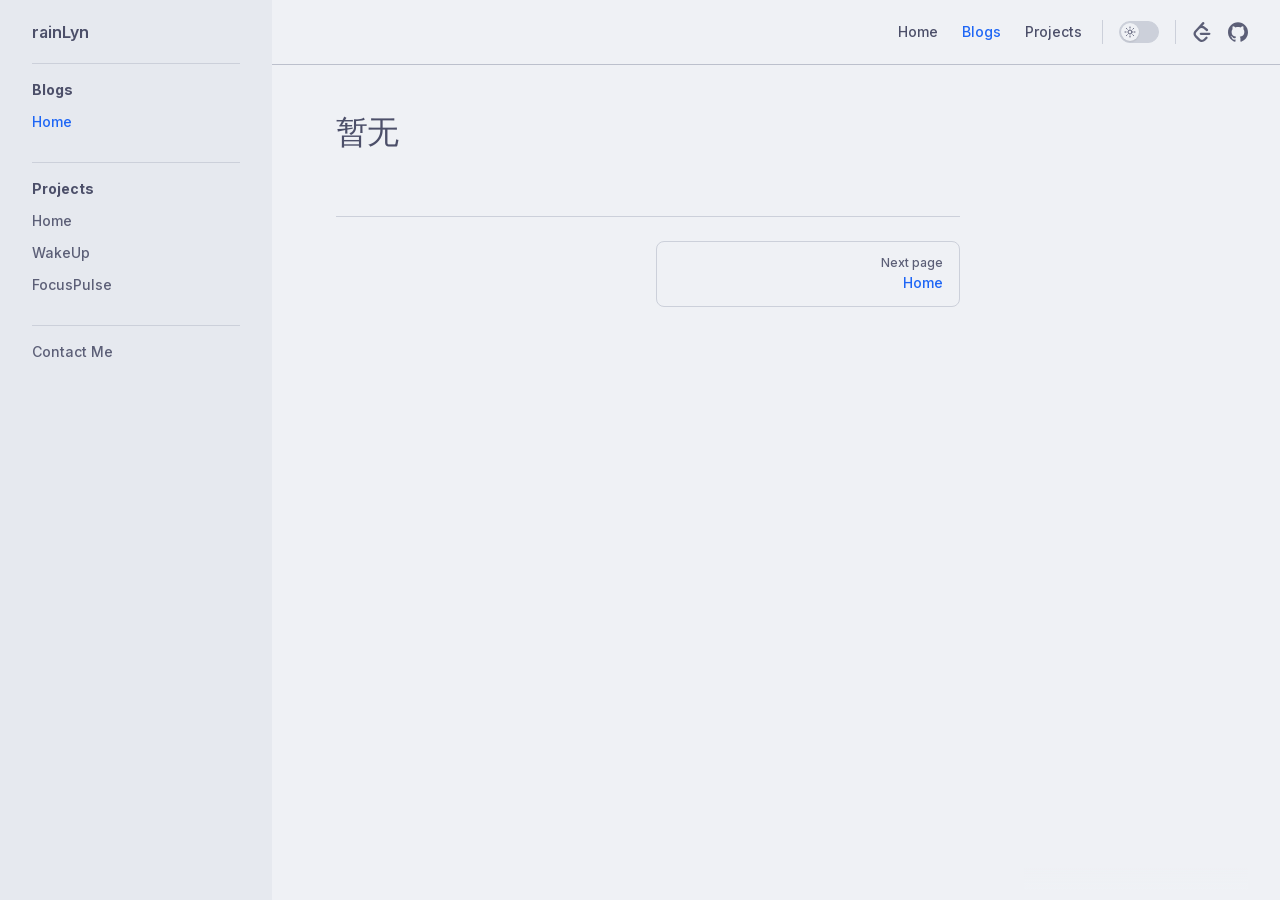
==== blogs/index.html @ a936fed7 "init" ====
<!DOCTYPE html>
<html lang="en-US" dir="ltr">
  <head>
    <meta charset="utf-8">
    <meta name="viewport" content="width=device-width,initial-scale=1">
    <title>暂无 | rainLyn</title>
    <meta name="description" content="A VitePress site">
    <meta name="generator" content="VitePress v2.0.0-alpha.18">
    <link rel="preload stylesheet" href="/assets/style.D4PC7Z9O.css" as="style">
    <link rel="preload stylesheet" href="/vp-icons.css" as="style">
    
    <script type="module" src="/assets/app.5D4oM4R0.js"></script>
    <link rel="preload" href="/assets/inter-roman-latin.Cy4MYw_J.woff2" as="font" type="font/woff2" crossorigin="">
    <link rel="modulepreload" href="/assets/chunks/theme.D5T9rbFm.js">
    <link rel="modulepreload" href="/assets/chunks/framework.qypF2UUz.js">
    <link rel="modulepreload" href="/assets/blogs_index.md.yexun3RP.lean.js">
    <script id="check-dark-mode">(()=>{let e=localStorage.getItem(`vitepress-theme-appearance`)||`auto`,t=window.matchMedia(`(prefers-color-scheme: dark)`).matches;(!e||e===`auto`?t:e===`dark`)&&document.documentElement.classList.add(`dark`)})();</script>
    <script id="check-mac-os">document.documentElement.classList.toggle(`mac`,/Mac|iPhone|iPod|iPad/i.test(navigator.platform));</script>
  </head>
  <body>
    <div id="app"><div class="Layout" data-v-7cd4bd3a><!--[--><!--]--><!--[--><span tabindex="-1" data-v-8eaea3d7></span><a href="#VPContent" class="VPSkipLink visually-hidden" data-v-8eaea3d7>Skip to content</a><!--]--><!----><header class="VPNav" data-v-7cd4bd3a data-v-c4984e93><div class="VPNavBar has-sidebar top" data-v-c4984e93 data-v-820090c8><div class="wrapper" data-v-820090c8><div class="container" data-v-820090c8><div class="title" data-v-820090c8><div class="VPNavBarTitle has-sidebar" data-v-820090c8 data-v-50450f84><a class="title" href="/" data-v-50450f84><!--[--><!--]--><!----><span data-v-50450f84>rainLyn</span><!--[--><!--]--></a></div></div><div class="content" data-v-820090c8><div class="content-body" data-v-820090c8><!--[--><!--]--><div class="VPNavBarSearch search" data-v-820090c8 data-v-45783d06><!----></div><nav aria-labelledby="main-nav-aria-label" class="VPNavBarMenu menu" data-v-820090c8 data-v-0fea695a><span id="main-nav-aria-label" class="visually-hidden" data-v-0fea695a> Main Navigation </span><!--[--><!--[--><a class="VPLink link VPNavBarMenuLink" href="/" tabindex="0" data-v-0fea695a data-v-c1706767><!--[--><span data-v-c1706767>Home</span><!--]--></a><!--]--><!--[--><a class="VPLink link VPNavBarMenuLink active" href="/blogs/index.html" tabindex="0" data-v-0fea695a data-v-c1706767><!--[--><span data-v-c1706767>Blogs</span><!--]--></a><!--]--><!--[--><a class="VPLink link VPNavBarMenuLink" href="/projects/index.html" tabindex="0" data-v-0fea695a data-v-c1706767><!--[--><span data-v-c1706767>Projects</span><!--]--></a><!--]--><!--]--></nav><!----><div class="VPNavBarAppearance appearance" data-v-820090c8 data-v-c3bb6a56><button class="VPSwitch VPSwitchAppearance" type="button" role="switch" title aria-checked="false" data-v-c3bb6a56 data-v-38c4146d data-v-e667f25f><span class="check" data-v-e667f25f><span class="icon" data-v-e667f25f><!--[--><span class="vpi-sun sun" data-v-38c4146d></span><span class="vpi-moon moon" data-v-38c4146d></span><!--]--></span></span></button></div><div class="VPSocialLinks VPNavBarSocialLinks social-links" data-v-820090c8 data-v-40514777 data-v-5e85b6d0><!--[--><a class="VPSocialLink no-icon" href="https://leetcode.cn/u/rainlyn" aria-label="leetcode" target="_blank" rel="me noopener" data-v-5e85b6d0 data-v-b8e916d1><span class="vpi-social-leetcode"></span></a><a class="VPSocialLink no-icon" href="https://github.com/rainLyn" aria-label="github" target="_blank" rel="me noopener" data-v-5e85b6d0 data-v-b8e916d1><span class="vpi-social-github"></span></a><!--]--></div><div class="VPFlyout VPNavBarExtra extra" data-v-820090c8 data-v-7b58c86a data-v-9a19e8be><button type="button" class="button" aria-haspopup="true" aria-expanded="false" aria-label="extra navigation" data-v-9a19e8be><span class="vpi-more-horizontal icon" data-v-9a19e8be></span></button><div class="menu" data-v-9a19e8be><div class="VPMenu" data-v-9a19e8be data-v-874d2e37><!----><!--[--><!--[--><!----><div class="group" data-v-7b58c86a><div class="item appearance" data-v-7b58c86a><p class="label" data-v-7b58c86a>Appearance</p><div class="appearance-action" data-v-7b58c86a><button class="VPSwitch VPSwitchAppearance" type="button" role="switch" title aria-checked="false" data-v-7b58c86a data-v-38c4146d data-v-e667f25f><span class="check" data-v-e667f25f><span class="icon" data-v-e667f25f><!--[--><span class="vpi-sun sun" data-v-38c4146d></span><span class="vpi-moon moon" data-v-38c4146d></span><!--]--></span></span></button></div></div></div><div class="group" data-v-7b58c86a><div class="item social-links" data-v-7b58c86a><div class="VPSocialLinks social-links-list" data-v-7b58c86a data-v-5e85b6d0><!--[--><a class="VPSocialLink no-icon" href="https://leetcode.cn/u/rainlyn" aria-label="leetcode" target="_blank" rel="me noopener" data-v-5e85b6d0 data-v-b8e916d1><span class="vpi-social-leetcode"></span></a><a class="VPSocialLink no-icon" href="https://github.com/rainLyn" aria-label="github" target="_blank" rel="me noopener" data-v-5e85b6d0 data-v-b8e916d1><span class="vpi-social-github"></span></a><!--]--></div></div></div><!--]--><!--]--></div></div></div><!--[--><!--]--><button type="button" class="VPNavBarHamburger hamburger" aria-label="mobile navigation" aria-expanded="false" aria-controls="VPNavScreen" data-v-820090c8 data-v-9fd11fa8><span class="container" data-v-9fd11fa8><span class="top" data-v-9fd11fa8></span><span class="middle" data-v-9fd11fa8></span><span class="bottom" data-v-9fd11fa8></span></span></button></div></div></div></div><div class="divider" data-v-820090c8><div class="divider-line" data-v-820090c8></div></div></div><!----></header><div class="VPLocalNav has-sidebar empty" data-v-7cd4bd3a data-v-9626b57f><div class="container" data-v-9626b57f><button class="menu" aria-expanded="false" aria-controls="VPSidebarNav" data-v-9626b57f><span class="vpi-align-left menu-icon" data-v-9626b57f></span><span class="menu-text" data-v-9626b57f>Menu</span></button><div class="VPLocalNavOutlineDropdown" style="--vp-vh:0px;" data-v-9626b57f data-v-b49926f9><button data-v-b49926f9>Return to top</button><!----></div></div></div><aside class="VPSidebar" data-v-7cd4bd3a data-v-37c30afa><div class="curtain" data-v-37c30afa></div><nav class="nav" id="VPSidebarNav" aria-labelledby="sidebar-aria-label" tabindex="-1" data-v-37c30afa><span class="visually-hidden" id="sidebar-aria-label" data-v-37c30afa> Sidebar Navigation </span><!--[--><!--]--><!--[--><div class="no-transition group" data-v-40d84f0e><section class="VPSidebarItem level-0 has-active" data-v-40d84f0e data-v-eb13a551><div class="item" role="button" tabindex="0" data-v-eb13a551><div class="indicator" data-v-eb13a551></div><h2 class="text" data-v-eb13a551>Blogs</h2><!----></div><div class="items" data-v-eb13a551><!--[--><div class="VPSidebarItem level-1 is-link" data-v-eb13a551><div class="item" data-v-eb13a551><div class="indicator" data-v-eb13a551></div><a class="VPLink link link" href="/blogs/index.html" data-v-eb13a551><!--[--><p class="text" data-v-eb13a551>Home</p><!--]--></a><!----></div><!----></div><!--]--></div></section></div><div class="no-transition group" data-v-40d84f0e><section class="VPSidebarItem level-0" data-v-40d84f0e data-v-eb13a551><div class="item" role="button" tabindex="0" data-v-eb13a551><div class="indicator" data-v-eb13a551></div><h2 class="text" data-v-eb13a551>Projects</h2><!----></div><div class="items" data-v-eb13a551><!--[--><div class="VPSidebarItem level-1 is-link" data-v-eb13a551><div class="item" data-v-eb13a551><div class="indicator" data-v-eb13a551></div><a class="VPLink link link" href="/projects/index.html" data-v-eb13a551><!--[--><p class="text" data-v-eb13a551>Home</p><!--]--></a><!----></div><!----></div><div class="VPSidebarItem level-1 is-link" data-v-eb13a551><div class="item" data-v-eb13a551><div class="indicator" data-v-eb13a551></div><a class="VPLink link link" href="/projects/WakeUp.html" data-v-eb13a551><!--[--><p class="text" data-v-eb13a551>WakeUp</p><!--]--></a><!----></div><!----></div><div class="VPSidebarItem level-1 is-link" data-v-eb13a551><div class="item" data-v-eb13a551><div class="indicator" data-v-eb13a551></div><a class="VPLink link link" href="/projects/FocusPulse.html" data-v-eb13a551><!--[--><p class="text" data-v-eb13a551>FocusPulse</p><!--]--></a><!----></div><!----></div><!--]--></div></section></div><div class="no-transition group" data-v-40d84f0e><section class="VPSidebarItem level-0" data-v-40d84f0e data-v-eb13a551><!----><div class="items" data-v-eb13a551><!--[--><div class="VPSidebarItem level-1 is-link" data-v-eb13a551><div class="item" data-v-eb13a551><div class="indicator" data-v-eb13a551></div><a class="VPLink link link" href="/contact.html" data-v-eb13a551><!--[--><p class="text" data-v-eb13a551>Contact Me</p><!--]--></a><!----></div><!----></div><!--]--></div></section></div><!--]--><!--[--><!--]--></nav></aside><div class="VPContent has-sidebar" id="VPContent" data-v-7cd4bd3a data-v-569906c8><div class="VPDoc has-sidebar has-aside" data-v-569906c8 data-v-3a5bf21d><!--[--><!--]--><div class="container" data-v-3a5bf21d><div class="aside" data-v-3a5bf21d><div class="aside-curtain" data-v-3a5bf21d></div><div class="aside-container" data-v-3a5bf21d><div class="aside-content" data-v-3a5bf21d><div class="VPDocAside" data-v-3a5bf21d data-v-17ce1606><!--[--><!--]--><!--[--><!--]--><nav aria-labelledby="doc-outline-aria-label" class="VPDocAsideOutline" data-v-17ce1606 data-v-5c1c82af><div class="content" data-v-5c1c82af><div class="outline-marker" data-v-5c1c82af></div><div aria-level="2" class="outline-title" id="doc-outline-aria-label" role="heading" data-v-5c1c82af>On this page</div><ul class="VPDocOutlineItem root" data-v-5c1c82af data-v-ed316564><!--[--><!--]--></ul></div></nav><!--[--><!--]--><div class="spacer" data-v-17ce1606></div><!--[--><!--]--><!----><!--[--><!--]--><!--[--><!--]--></div></div></div></div><div class="content" data-v-3a5bf21d><div class="content-container" data-v-3a5bf21d><!--[--><!--]--><main class="main" data-v-3a5bf21d><div style="position:relative;" class="vp-doc _blogs_" data-v-3a5bf21d><div><h1 id="暂无" tabindex="-1">暂无 <a class="header-anchor" href="#暂无" aria-label="Permalink to “暂无”">​</a></h1></div></div></main><footer class="VPDocFooter" data-v-3a5bf21d data-v-92b7ba45><!--[--><!--]--><!----><nav class="prev-next" aria-labelledby="doc-footer-aria-label" data-v-92b7ba45><span class="visually-hidden" id="doc-footer-aria-label" data-v-92b7ba45>Pager</span><div class="pager" data-v-92b7ba45><!----></div><div class="pager" data-v-92b7ba45><a class="VPLink link pager-link next" href="/projects/index.html" data-v-92b7ba45><!--[--><span class="desc" data-v-92b7ba45>Next page</span><span class="title" data-v-92b7ba45>Home</span><!--]--></a></div></nav></footer><!--[--><!--]--></div></div></div><!--[--><!--]--></div></div><!----><!--[--><!--]--></div></div>
    <script>window.__VP_HASH_MAP__=JSON.parse("{\"blogs_index.md\":\"yexun3RP\",\"contact.md\":\"B5VNbDxH\",\"index.md\":\"BpIdQ4oQ\",\"projects_focuspulse.md\":\"C2YnWMBy\",\"projects_index.md\":\"KOPgceN1\",\"projects_wakeup.md\":\"BBTg0WDW\"}");window.__VP_SITE_DATA__=JSON.parse("{\"lang\":\"en-US\",\"dir\":\"ltr\",\"title\":\"rainLyn\",\"description\":\"A VitePress site\",\"base\":\"/\",\"head\":[],\"router\":{\"prefetchLinks\":true},\"appearance\":true,\"themeConfig\":{\"nav\":[{\"text\":\"Home\",\"link\":\"/\"},{\"text\":\"Blogs\",\"link\":\"/blogs/index\"},{\"text\":\"Projects\",\"link\":\"/projects/index\"}],\"sidebar\":[{\"text\":\"Blogs\",\"items\":[{\"text\":\"Home\",\"link\":\"/blogs/index\"}]},{\"text\":\"Projects\",\"items\":[{\"text\":\"Home\",\"link\":\"/projects/index\"},{\"text\":\"WakeUp\",\"link\":\"/projects/WakeUp\"},{\"text\":\"FocusPulse\",\"link\":\"/projects/FocusPulse\"}]},{\"text\":\"\",\"items\":[{\"text\":\"Contact Me\",\"link\":\"/contact\"}]}],\"socialLinks\":[{\"icon\":\"leetcode\",\"link\":\"https://leetcode.cn/u/rainlyn\"},{\"icon\":\"github\",\"link\":\"https://github.com/rainLyn\"}]},\"locales\":{},\"cleanUrls\":false,\"additionalConfig\":{}}");</script>
    
  </body>
</html>
---- assets/style.D4PC7Z9O.css ----
@font-face{font-family:Inter;font-style:normal;font-weight:100 900;font-display:swap;src:url(/assets/inter-roman-cyrillic-ext.BeNbU08G.woff2)format("woff2");unicode-range:U+460-52F,U+1C80-1C8A,U+20B4,U+2DE0-2DFF,U+A640-A69F,U+FE2E-FE2F}@font-face{font-family:Inter;font-style:normal;font-weight:100 900;font-display:swap;src:url(/assets/inter-roman-cyrillic.CD0kT8R4.woff2)format("woff2");unicode-range:U+301,U+400-45F,U+490-491,U+4B0-4B1,U+2116}@font-face{font-family:Inter;font-style:normal;font-weight:100 900;font-display:swap;src:url(/assets/inter-roman-greek-ext.CFAEQ5Ow.woff2)format("woff2");unicode-range:U+1F??}@font-face{font-family:Inter;font-style:normal;font-weight:100 900;font-display:swap;src:url(/assets/inter-roman-greek.Dsf7YjP7.woff2)format("woff2");unicode-range:U+370-377,U+37A-37F,U+384-38A,U+38C,U+38E-3A1,U+3A3-3FF}@font-face{font-family:Inter;font-style:normal;font-weight:100 900;font-display:swap;src:url(/assets/inter-roman-vietnamese.CpqCnS2H.woff2)format("woff2");unicode-range:U+102-103,U+110-111,U+128-129,U+168-169,U+1A0-1A1,U+1AF-1B0,U+300-301,U+303-304,U+308-309,U+323,U+329,U+1EA0-1EF9,U+20AB}@font-face{font-family:Inter;font-style:normal;font-weight:100 900;font-display:swap;src:url(/assets/inter-roman-latin-ext.Dl_ayf4-.woff2)format("woff2");unicode-range:U+100-2BA,U+2BD-2C5,U+2C7-2CC,U+2CE-2D7,U+2DD-2FF,U+304,U+308,U+329,U+1D00-1DBF,U+1E00-1E9F,U+1EF2-1EFF,U+2020,U+20A0-20AB,U+20AD-20C0,U+2113,U+2C60-2C7F,U+A720-A7FF}@font-face{font-family:Inter;font-style:normal;font-weight:100 900;font-display:swap;src:url(/assets/inter-roman-latin.Cy4MYw_J.woff2)format("woff2");unicode-range:U+??,U+131,U+152-153,U+2BB-2BC,U+2C6,U+2DA,U+2DC,U+304,U+308,U+329,U+2000-206F,U+20AC,U+2122,U+2191,U+2193,U+2212,U+2215,U+FEFF,U+FFFD}@font-face{font-family:Inter;font-style:italic;font-weight:100 900;font-display:swap;src:url(/assets/inter-italic-cyrillic-ext._dlW9xFb.woff2)format("woff2");unicode-range:U+460-52F,U+1C80-1C8A,U+20B4,U+2DE0-2DFF,U+A640-A69F,U+FE2E-FE2F}@font-face{font-family:Inter;font-style:italic;font-weight:100 900;font-display:swap;src:url(/assets/inter-italic-cyrillic.D7dRslh9.woff2)format("woff2");unicode-range:U+301,U+400-45F,U+490-491,U+4B0-4B1,U+2116}@font-face{font-family:Inter;font-style:italic;font-weight:100 900;font-display:swap;src:url(/assets/inter-italic-greek-ext.Ct-Tf2bq.woff2)format("woff2");unicode-range:U+1F??}@font-face{font-family:Inter;font-style:italic;font-weight:100 900;font-display:swap;src:url(/assets/inter-italic-greek.DNcpQ8QC.woff2)format("woff2");unicode-range:U+370-377,U+37A-37F,U+384-38A,U+38C,U+38E-3A1,U+3A3-3FF}@font-face{font-family:Inter;font-style:italic;font-weight:100 900;font-display:swap;src:url(/assets/inter-italic-vietnamese.BI5UxJD-.woff2)format("woff2");unicode-range:U+102-103,U+110-111,U+128-129,U+168-169,U+1A0-1A1,U+1AF-1B0,U+300-301,U+303-304,U+308-309,U+323,U+329,U+1EA0-1EF9,U+20AB}@font-face{font-family:Inter;font-style:italic;font-weight:100 900;font-display:swap;src:url(/assets/inter-italic-latin-ext.DytegdRQ.woff2)format("woff2");unicode-range:U+100-2BA,U+2BD-2C5,U+2C7-2CC,U+2CE-2D7,U+2DD-2FF,U+304,U+308,U+329,U+1D00-1DBF,U+1E00-1E9F,U+1EF2-1EFF,U+2020,U+20A0-20AB,U+20AD-20C0,U+2113,U+2C60-2C7F,U+A720-A7FF}@font-face{font-family:Inter;font-style:italic;font-weight:100 900;font-display:swap;src:url(/assets/inter-italic-latin.COaG5lWR.woff2)format("woff2");unicode-range:U+??,U+131,U+152-153,U+2BB-2BC,U+2C6,U+2DA,U+2DC,U+304,U+308,U+329,U+2000-206F,U+20AC,U+2122,U+2191,U+2193,U+2212,U+2215,U+FEFF,U+FFFD}@font-face{font-family:Inter4CJK;font-style:normal;font-weight:100 900;font-display:swap;src:url(/assets/inter-roman-cyrillic-ext.BeNbU08G.woff2)format("woff2");unicode-range:U+460-52F,U+1C80-1C88,U+20B4,U+2DE0-2DFF,U+A640-A69F,U+FE2E-FE2F}@font-face{font-family:Inter4CJK;font-style:normal;font-weight:100 900;font-display:swap;src:url(/assets/inter-roman-cyrillic.CD0kT8R4.woff2)format("woff2");unicode-range:U+301,U+400-45F,U+490-491,U+4B0-4B1,U+2116}@font-face{font-family:Inter4CJK;font-style:normal;font-weight:100 900;font-display:swap;src:url(/assets/inter-roman-greek-ext.CFAEQ5Ow.woff2)format("woff2");unicode-range:U+1F??}@font-face{font-family:Inter4CJK;font-style:normal;font-weight:100 900;font-display:swap;src:url(/assets/inter-roman-greek.Dsf7YjP7.woff2)format("woff2");unicode-range:U+370-377,U+37A-37F,U+384-38A,U+38C,U+38E-3A1,U+3A3-3FF}@font-face{font-family:Inter4CJK;font-style:normal;font-weight:100 900;font-display:swap;src:url(/assets/inter-roman-vietnamese.CpqCnS2H.woff2)format("woff2");unicode-range:U+102-103,U+110-111,U+128-129,U+168-169,U+1A0-1A1,U+1AF-1B0,U+300-301,U+303-304,U+308-309,U+323,U+329,U+1EA0-1EF9,U+20AB}@font-face{font-family:Inter4CJK;font-style:normal;font-weight:100 900;font-display:swap;src:url(/assets/inter-roman-latin-ext.Dl_ayf4-.woff2)format("woff2");unicode-range:U+100-2AF,U+304,U+308,U+329,U+1E00-1E9F,U+1EF2-1EFF,U+2020,U+20A0-20AB,U+20AD-20C0,U+2113,U+2C60-2C7F,U+A720-A7FF}@font-face{font-family:Inter4CJK;font-style:normal;font-weight:100 900;font-display:swap;src:url(/assets/inter-roman-latin.Cy4MYw_J.woff2)format("woff2");unicode-range:U+0-7D,U+7F-B6,U+B8-FF,U+131,U+152-153,U+2BB-2BC,U+2C6,U+2DA,U+2DC,U+304,U+308,U+329,U+2000-2012,U+2016-2017,U+201A-201B,U+201E-2025,U+2027-206F,U+2074,U+20AC,U+2122,U+2191,U+2193,U+2212,U+2215,U+FEFF,U+FFFD}@font-face{font-family:Inter4CJK;font-style:italic;font-weight:100 900;font-display:swap;src:url(/assets/inter-italic-cyrillic-ext._dlW9xFb.woff2)format("woff2");unicode-range:U+460-52F,U+1C80-1C88,U+20B4,U+2DE0-2DFF,U+A640-A69F,U+FE2E-FE2F}@font-face{font-family:Inter4CJK;font-style:italic;font-weight:100 900;font-display:swap;src:url(/assets/inter-italic-cyrillic.D7dRslh9.woff2)format("woff2");unicode-range:U+301,U+400-45F,U+490-491,U+4B0-4B1,U+2116}@font-face{font-family:Inter4CJK;font-style:italic;font-weight:100 900;font-display:swap;src:url(/assets/inter-italic-greek-ext.Ct-Tf2bq.woff2)format("woff2");unicode-range:U+1F??}@font-face{font-family:Inter4CJK;font-style:italic;font-weight:100 900;font-display:swap;src:url(/assets/inter-italic-greek.DNcpQ8QC.woff2)format("woff2");unicode-range:U+370-377,U+37A-37F,U+384-38A,U+38C,U+38E-3A1,U+3A3-3FF}@font-face{font-family:Inter4CJK;font-style:italic;font-weight:100 900;font-display:swap;src:url(/assets/inter-italic-vietnamese.BI5UxJD-.woff2)format("woff2");unicode-range:U+102-103,U+110-111,U+128-129,U+168-169,U+1A0-1A1,U+1AF-1B0,U+300-301,U+303-304,U+308-309,U+323,U+329,U+1EA0-1EF9,U+20AB}@font-face{font-family:Inter4CJK;font-style:italic;font-weight:100 900;font-display:swap;src:url(/assets/inter-italic-latin-ext.DytegdRQ.woff2)format("woff2");unicode-range:U+100-2AF,U+304,U+308,U+329,U+1E00-1E9F,U+1EF2-1EFF,U+2020,U+20A0-20AB,U+20AD-20C0,U+2113,U+2C60-2C7F,U+A720-A7FF}@font-face{font-family:Inter4CJK;font-style:italic;font-weight:100 900;font-display:swap;src:url(/assets/inter-italic-latin.COaG5lWR.woff2)format("woff2");unicode-range:U+0-7D,U+7F-B6,U+B8-FF,U+131,U+152-153,U+2BB-2BC,U+2C6,U+2DA,U+2DC,U+304,U+308,U+329,U+2000-2012,U+2016-2017,U+201A-201B,U+201E-2025,U+2027-206F,U+2074,U+20AC,U+2122,U+2191,U+2193,U+2212,U+2215,U+FEFF,U+FFFD}:root{--vp-c-white:#fff;--vp-c-black:#000;--vp-c-neutral:var(--vp-c-black);--vp-c-neutral-inverse:var(--vp-c-white)}.dark{--vp-c-neutral:var(--vp-c-white);--vp-c-neutral-inverse:var(--vp-c-black)}:root{--vp-c-gray-1:#dddde3;--vp-c-gray-2:#e4e4e9;--vp-c-gray-3:#ebebef;--vp-c-gray-soft:#8e96aa24;--vp-c-indigo-1:#3451b2;--vp-c-indigo-2:#3a5ccc;--vp-c-indigo-3:#5672cd;--vp-c-indigo-soft:#646cff24;--vp-c-purple-1:#6f42c1;--vp-c-purple-2:#7e4cc9;--vp-c-purple-3:#8e5cd9;--vp-c-purple-soft:#9f7aea24;--vp-c-green-1:#18794e;--vp-c-green-2:#299764;--vp-c-green-3:#30a46c;--vp-c-green-soft:#10b98124;--vp-c-yellow-1:#915930;--vp-c-yellow-2:#946300;--vp-c-yellow-3:#9f6a00;--vp-c-yellow-soft:#eab30824;--vp-c-red-1:#b8272c;--vp-c-red-2:#d5393e;--vp-c-red-3:#e0575b;--vp-c-red-soft:#f43f5e24;--vp-c-sponsor:#db2777}.dark{--vp-c-gray-1:#515c67;--vp-c-gray-2:#414853;--vp-c-gray-3:#32363f;--vp-c-gray-soft:#65758529;--vp-c-indigo-1:#a8b1ff;--vp-c-indigo-2:#5c73e7;--vp-c-indigo-3:#3e63dd;--vp-c-indigo-soft:#646cff29;--vp-c-purple-1:#c8abfa;--vp-c-purple-2:#a879e6;--vp-c-purple-3:#8e5cd9;--vp-c-purple-soft:#9f7aea29;--vp-c-green-1:#3dd68c;--vp-c-green-2:#30a46c;--vp-c-green-3:#298459;--vp-c-green-soft:#10b98129;--vp-c-yellow-1:#f9b44e;--vp-c-yellow-2:#da8b17;--vp-c-yellow-3:#a46a0a;--vp-c-yellow-soft:#eab30829;--vp-c-red-1:#f66f81;--vp-c-red-2:#f14158;--vp-c-red-3:#b62a3c;--vp-c-red-soft:#f43f5e29}:root{--vp-c-bg:#fff;--vp-c-bg-alt:#f6f6f7;--vp-c-bg-elv:#fff;--vp-c-bg-soft:#f6f6f7}.dark{--vp-c-bg:#1b1b1f;--vp-c-bg-alt:#161618;--vp-c-bg-elv:#202127;--vp-c-bg-soft:#202127}:root{--vp-c-border:#c2c2c4;--vp-c-divider:#e2e2e3;--vp-c-gutter:#e2e2e3}.dark{--vp-c-border:#3c3f44;--vp-c-divider:#2e2e32;--vp-c-gutter:#000}:root{--vp-c-text-1:#3c3c43;--vp-c-text-2:#67676c;--vp-c-text-3:#929295}.dark{--vp-c-text-1:#dfdfd6;--vp-c-text-2:#98989f;--vp-c-text-3:#6a6a71}:root{--vp-c-default-1:var(--vp-c-gray-1);--vp-c-default-2:var(--vp-c-gray-2);--vp-c-default-3:var(--vp-c-gray-3);--vp-c-default-soft:var(--vp-c-gray-soft);--vp-c-brand-1:var(--vp-c-indigo-1);--vp-c-brand-2:var(--vp-c-indigo-2);--vp-c-brand-3:var(--vp-c-indigo-3);--vp-c-brand-soft:var(--vp-c-indigo-soft);--vp-c-brand:var(--vp-c-brand-1);--vp-c-tip-1:var(--vp-c-brand-1);--vp-c-tip-2:var(--vp-c-brand-2);--vp-c-tip-3:var(--vp-c-brand-3);--vp-c-tip-soft:var(--vp-c-brand-soft);--vp-c-note-1:var(--vp-c-brand-1);--vp-c-note-2:var(--vp-c-brand-2);--vp-c-note-3:var(--vp-c-brand-3);--vp-c-note-soft:var(--vp-c-brand-soft);--vp-c-success-1:var(--vp-c-green-1);--vp-c-success-2:var(--vp-c-green-2);--vp-c-success-3:var(--vp-c-green-3);--vp-c-success-soft:var(--vp-c-green-soft);--vp-c-important-1:var(--vp-c-purple-1);--vp-c-important-2:var(--vp-c-purple-2);--vp-c-important-3:var(--vp-c-purple-3);--vp-c-important-soft:var(--vp-c-purple-soft);--vp-c-warning-1:var(--vp-c-yellow-1);--vp-c-warning-2:var(--vp-c-yellow-2);--vp-c-warning-3:var(--vp-c-yellow-3);--vp-c-warning-soft:var(--vp-c-yellow-soft);--vp-c-danger-1:var(--vp-c-red-1);--vp-c-danger-2:var(--vp-c-red-2);--vp-c-danger-3:var(--vp-c-red-3);--vp-c-danger-soft:var(--vp-c-red-soft);--vp-c-caution-1:var(--vp-c-red-1);--vp-c-caution-2:var(--vp-c-red-2);--vp-c-caution-3:var(--vp-c-red-3);--vp-c-caution-soft:var(--vp-c-red-soft);--vp-font-family-base:"Inter", -apple-system, BlinkMacSystemFont, sans-serif, "Apple Color Emoji", "Segoe UI Emoji", "Segoe UI Symbol", "Noto Color Emoji";--vp-font-family-mono:ui-monospace, "Menlo", "Monaco", "Consolas", "Liberation Mono", "Courier New", monospace;font-optical-sizing:auto}[lang]:where(:is(:lang(zh),:lang(ja))){--vp-font-family-base:"Inter4CJK", -apple-system, BlinkMacSystemFont, sans-serif, "Apple Color Emoji", "Segoe UI Emoji", "Segoe UI Symbol", "Noto Color Emoji"}[lang]:where(:is(:lang(zh),:lang(ja),:lang(ko))) h1,[lang]:where(:is(:lang(zh),:lang(ja),:lang(ko))) h2,[lang]:where(:is(:lang(zh),:lang(ja),:lang(ko))) h3,[lang]:where(:is(:lang(zh),:lang(ja),:lang(ko))) h4,[lang]:where(:is(:lang(zh),:lang(ja),:lang(ko))) h5,[lang]:where(:is(:lang(zh),:lang(ja),:lang(ko))) h6,[lang]:where(:is(:lang(zh),:lang(ja),:lang(ko))) li,[lang]:where(:is(:lang(zh),:lang(ja),:lang(ko))) p{line-break:strict}:root{--vp-shadow-1:0 1px 2px #0000000a, 0 1px 2px #0000000f;--vp-shadow-2:0 3px 12px #00000012, 0 1px 4px #00000012;--vp-shadow-3:0 12px 32px #0000001a, 0 2px 6px #00000014;--vp-shadow-4:0 14px 44px #0000001f, 0 3px 9px #0000001f;--vp-shadow-5:0 18px 56px #00000029, 0 4px 12px #00000029;--vp-z-index-footer:10;--vp-z-index-local-nav:20;--vp-z-index-nav:30;--vp-z-index-layout-top:40;--vp-z-index-backdrop:50;--vp-z-index-sidebar:60}@media (width>=960px){:root{--vp-z-index-sidebar:25}}:root{--vp-layout-max-width:1440px;--vp-header-anchor-symbol:"#";--vp-code-line-height:1.7;--vp-code-font-size:.875em;--vp-code-color:var(--vp-c-brand-1);--vp-code-link-color:var(--vp-c-brand-1);--vp-code-link-hover-color:var(--vp-c-brand-2);--vp-code-bg:var(--vp-c-default-soft);--vp-code-block-color:var(--vp-c-text-2);--vp-code-block-bg:var(--vp-c-bg-alt);--vp-code-block-divider-color:var(--vp-c-gutter);--vp-code-lang-color:var(--vp-c-text-2);--vp-code-line-highlight-color:var(--vp-c-default-soft);--vp-code-line-number-color:var(--vp-c-text-2);--vp-code-line-diff-add-color:var(--vp-c-success-soft);--vp-code-line-diff-add-symbol-color:var(--vp-c-success-1);--vp-code-line-diff-remove-color:var(--vp-c-danger-soft);--vp-code-line-diff-remove-symbol-color:var(--vp-c-danger-1);--vp-code-line-warning-color:var(--vp-c-warning-soft);--vp-code-line-error-color:var(--vp-c-danger-soft);--vp-code-copy-code-border-color:var(--vp-c-divider);--vp-code-copy-code-bg:var(--vp-c-bg-soft);--vp-code-copy-code-hover-border-color:var(--vp-c-divider);--vp-code-copy-code-hover-bg:var(--vp-c-bg);--vp-code-copy-code-active-text:var(--vp-c-text-2);--vp-code-copy-copied-text-content:"Copied";--vp-code-tab-divider:var(--vp-code-block-divider-color);--vp-code-tab-text-color:var(--vp-c-text-2);--vp-code-tab-bg:var(--vp-code-block-bg);--vp-code-tab-hover-text-color:var(--vp-c-text-1);--vp-code-tab-active-text-color:var(--vp-c-text-1);--vp-code-tab-active-bar-color:var(--vp-c-brand-1)}:lang(es),:lang(pt){--vp-code-copy-copied-text-content:"Copiado"}:lang(fa){--vp-code-copy-copied-text-content:"کپی شد"}:lang(ko){--vp-code-copy-copied-text-content:"복사됨"}:lang(ru){--vp-code-copy-copied-text-content:"Скопировано"}:lang(zh){--vp-code-copy-copied-text-content:"已复制"}:lang(ja){--vp-code-copy-copied-text-content:"コピー完了"}:root{--vp-button-brand-border:transparent;--vp-button-brand-text:var(--vp-c-white);--vp-button-brand-bg:var(--vp-c-brand-3);--vp-button-brand-hover-border:transparent;--vp-button-brand-hover-text:var(--vp-c-white);--vp-button-brand-hover-bg:var(--vp-c-brand-2);--vp-button-brand-active-border:transparent;--vp-button-brand-active-text:var(--vp-c-white);--vp-button-brand-active-bg:var(--vp-c-brand-1);--vp-button-alt-border:transparent;--vp-button-alt-text:var(--vp-c-text-1);--vp-button-alt-bg:var(--vp-c-default-3);--vp-button-alt-hover-border:transparent;--vp-button-alt-hover-text:var(--vp-c-text-1);--vp-button-alt-hover-bg:var(--vp-c-default-2);--vp-button-alt-active-border:transparent;--vp-button-alt-active-text:var(--vp-c-text-1);--vp-button-alt-active-bg:var(--vp-c-default-1);--vp-button-sponsor-border:var(--vp-c-text-2);--vp-button-sponsor-text:var(--vp-c-text-2);--vp-button-sponsor-bg:transparent;--vp-button-sponsor-hover-border:var(--vp-c-sponsor);--vp-button-sponsor-hover-text:var(--vp-c-sponsor);--vp-button-sponsor-hover-bg:transparent;--vp-button-sponsor-active-border:var(--vp-c-sponsor);--vp-button-sponsor-active-text:var(--vp-c-sponsor);--vp-button-sponsor-active-bg:transparent;--vp-custom-block-font-size:14px;--vp-custom-block-code-font-size:13px;--vp-custom-block-info-border:transparent;--vp-custom-block-info-text:var(--vp-c-text-1);--vp-custom-block-info-bg:var(--vp-c-default-soft);--vp-custom-block-info-code-bg:var(--vp-c-default-soft);--vp-custom-block-note-border:transparent;--vp-custom-block-note-text:var(--vp-c-text-1);--vp-custom-block-note-bg:var(--vp-c-default-soft);--vp-custom-block-note-code-bg:var(--vp-c-default-soft);--vp-custom-block-tip-border:transparent;--vp-custom-block-tip-text:var(--vp-c-text-1);--vp-custom-block-tip-bg:var(--vp-c-tip-soft);--vp-custom-block-tip-code-bg:var(--vp-c-tip-soft);--vp-custom-block-important-border:transparent;--vp-custom-block-important-text:var(--vp-c-text-1);--vp-custom-block-important-bg:var(--vp-c-important-soft);--vp-custom-block-important-code-bg:var(--vp-c-important-soft);--vp-custom-block-warning-border:transparent;--vp-custom-block-warning-text:var(--vp-c-text-1);--vp-custom-block-warning-bg:var(--vp-c-warning-soft);--vp-custom-block-warning-code-bg:var(--vp-c-warning-soft);--vp-custom-block-danger-border:transparent;--vp-custom-block-danger-text:var(--vp-c-text-1);--vp-custom-block-danger-bg:var(--vp-c-danger-soft);--vp-custom-block-danger-code-bg:var(--vp-c-danger-soft);--vp-custom-block-caution-border:transparent;--vp-custom-block-caution-text:var(--vp-c-text-1);--vp-custom-block-caution-bg:var(--vp-c-caution-soft);--vp-custom-block-caution-code-bg:var(--vp-c-caution-soft);--vp-custom-block-details-border:var(--vp-custom-block-info-border);--vp-custom-block-details-text:var(--vp-custom-block-info-text);--vp-custom-block-details-bg:var(--vp-custom-block-info-bg);--vp-custom-block-details-code-bg:var(--vp-custom-block-info-code-bg);--vp-input-border-color:var(--vp-c-border);--vp-input-bg-color:var(--vp-c-bg-alt);--vp-input-switch-bg-color:var(--vp-c-default-soft);--vp-nav-height:64px;--vp-nav-bg-color:var(--vp-c-bg);--vp-nav-screen-bg-color:var(--vp-c-bg);--vp-nav-logo-height:24px}.hide-nav{--vp-nav-height:0px}.hide-nav .VPSidebar{--vp-nav-height:22px}:root{--vp-local-nav-bg-color:var(--vp-c-bg);--vp-sidebar-width:272px;--vp-sidebar-bg-color:var(--vp-c-bg-alt);--vp-backdrop-bg-color:#0009;--vp-home-hero-name-color:var(--vp-c-brand-1);--vp-home-hero-name-background:transparent;--vp-home-hero-image-background-image:none;--vp-home-hero-image-filter:none;--vp-badge-info-border:transparent;--vp-badge-info-text:var(--vp-c-text-2);--vp-badge-info-bg:var(--vp-c-default-soft);--vp-badge-tip-border:transparent;--vp-badge-tip-text:var(--vp-c-tip-1);--vp-badge-tip-bg:var(--vp-c-tip-soft);--vp-badge-warning-border:transparent;--vp-badge-warning-text:var(--vp-c-warning-1);--vp-badge-warning-bg:var(--vp-c-warning-soft);--vp-badge-danger-border:transparent;--vp-badge-danger-text:var(--vp-c-danger-1);--vp-badge-danger-bg:var(--vp-c-danger-soft);--vp-carbon-ads-text-color:var(--vp-c-text-1);--vp-carbon-ads-poweredby-color:var(--vp-c-text-2);--vp-carbon-ads-bg-color:var(--vp-c-bg-soft);--vp-carbon-ads-hover-text-color:var(--vp-c-brand-1);--vp-carbon-ads-hover-poweredby-color:var(--vp-c-text-1);--vp-local-search-bg:var(--vp-c-bg);--vp-local-search-result-bg:var(--vp-c-bg);--vp-local-search-result-border:var(--vp-c-divider);--vp-local-search-result-selected-bg:var(--vp-c-bg);--vp-local-search-result-selected-border:var(--vp-c-brand-1);--vp-local-search-highlight-bg:var(--vp-c-brand-1);--vp-local-search-highlight-text:var(--vp-c-neutral-inverse)}@layer __vitepress_base{@media (prefers-reduced-motion:reduce){*,:before,:after{background-attachment:initial!important;scroll-behavior:auto!important;transition-duration:0s!important;transition-delay:0s!important;animation-duration:1ms!important;animation-iteration-count:1!important;animation-delay:-1ms!important}}*,:before,:after{box-sizing:border-box}html{-webkit-text-size-adjust:100%;font-size:16px;line-height:1.4}html.dark{--lightningcss-light: ;--lightningcss-dark:initial;color-scheme:dark}body{width:100%;min-width:320px;min-height:100vh;line-height:24px;font-family:var(--vp-font-family-base);color:var(--vp-c-text-1);background-color:var(--vp-c-bg);font-synthesis:style;text-rendering:optimizelegibility;-webkit-font-smoothing:antialiased;-moz-osx-font-smoothing:grayscale;text-autospace:normal;text-spacing-trim:normal;margin:0;font-size:16px;font-weight:400}main{display:block}h1,h2,h3,h4,h5,h6{margin:0;font-size:16px;font-weight:400;line-height:24px}p{margin:0}strong,b{font-weight:600}a,area,button,[role=button],input,label,select,summary,textarea{touch-action:manipulation}a{color:inherit;-webkit-text-decoration:inherit;text-decoration:inherit}ol,ul{margin:0;padding:0;list-style:none}blockquote{margin:0}pre,code,kbd,samp{font-family:var(--vp-font-family-mono);text-autospace:no-autospace}img,svg,video,canvas,audio,iframe,embed,object{display:block}figure{margin:0}img,video{max-width:100%;height:auto}button,input,optgroup,select,textarea{line-height:inherit;color:inherit;border:0;padding:0}button{background-color:#0000;background-image:none;padding:0;font-family:inherit}button:enabled,[role=button]:enabled{cursor:pointer}button:focus,button:focus-visible{outline:1px dotted;outline:4px auto -webkit-focus-ring-color}button:focus:not(:focus-visible){outline:none!important}input:focus,textarea:focus,select:focus{outline:none}table{border-collapse:collapse}input{background-color:#0000}:is(input:-ms-placeholder-shown,textarea:-ms-placeholder-shown){color:var(--vp-c-text-3)}:is(input:placeholder-shown,textarea:placeholder-shown){color:var(--vp-c-text-3)}input::-moz-placeholder{color:var(--vp-c-text-3)}textarea::-moz-placeholder{color:var(--vp-c-text-3)}input::placeholder,textarea::placeholder{color:var(--vp-c-text-3)}input::-webkit-outer-spin-button{-webkit-appearance:none;margin:0}input::-webkit-inner-spin-button{-webkit-appearance:none;margin:0}input[type=number]{-moz-appearance:textfield}textarea{resize:vertical}select{-webkit-appearance:none}fieldset{margin:0;padding:0}h1,h2,h3,h4,h5,h6,li,p{overflow-wrap:break-word}sub,sup{vertical-align:baseline;font-size:75%;line-height:0;position:relative}sub{bottom:-.25em}sup{top:-.5em}vite-error-overlay{z-index:9999}mjx-container{overflow-x:auto}mjx-container>svg{margin:auto;display:inline-block}}[class^=vpi-],[class*=\ vpi-],.vp-icon{width:1em;height:1em}[class^=vpi-].bg,[class*=\ vpi-].bg,.vp-icon.bg{background-color:#0000;background-size:100% 100%}[class^=vpi-]:not(.bg),[class*=\ vpi-]:not(.bg),.vp-icon:not(.bg){-webkit-mask:var(--icon) no-repeat;-webkit-mask:var(--icon) no-repeat;mask:var(--icon) no-repeat;color:inherit;background-color:currentColor;-webkit-mask-size:100% 100%;mask-size:100% 100%}.vpi-align-left{--icon:url("data:image/svg+xml,%3Csvg xmlns='http://www.w3.org/2000/svg' viewBox='0 0 24 24'%3E%3Cpath fill='none' stroke='black' stroke-linecap='round' stroke-linejoin='round' stroke-width='2' d='M15 12H3m14 6H3M21 6H3'/%3E%3C/svg%3E")}.vpi-arrow-right,.vpi-arrow-down,.vpi-arrow-left,.vpi-arrow-up{--icon:url("data:image/svg+xml,%3Csvg xmlns='http://www.w3.org/2000/svg' viewBox='0 0 24 24'%3E%3Cpath fill='none' stroke='black' stroke-linecap='round' stroke-linejoin='round' stroke-width='2' d='M5 12h14m-7-7l7 7l-7 7'/%3E%3C/svg%3E")}.vpi-chevron-right,.vpi-chevron-down,.vpi-chevron-left,.vpi-chevron-up{--icon:url("data:image/svg+xml,%3Csvg xmlns='http://www.w3.org/2000/svg' viewBox='0 0 24 24'%3E%3Cpath fill='none' stroke='black' stroke-linecap='round' stroke-linejoin='round' stroke-width='2' d='m9 18l6-6l-6-6'/%3E%3C/svg%3E")}.vpi-chevron-down,.vpi-arrow-down{transform:rotate(90deg)}.vpi-chevron-left,.vpi-arrow-left{transform:rotate(180deg)}.vpi-chevron-up,.vpi-arrow-up{transform:rotate(-90deg)}.vpi-square-pen{--icon:url("data:image/svg+xml,%3Csvg xmlns='http://www.w3.org/2000/svg' viewBox='0 0 24 24'%3E%3Cg fill='none' stroke='black' stroke-linecap='round' stroke-linejoin='round' stroke-width='2'%3E%3Cpath d='M12 3H5a2 2 0 0 0-2 2v14a2 2 0 0 0 2 2h14a2 2 0 0 0 2-2v-7'/%3E%3Cpath d='M18.375 2.625a1 1 0 0 1 3 3l-9.013 9.014a2 2 0 0 1-.853.505l-2.873.84a.5.5 0 0 1-.62-.62l.84-2.873a2 2 0 0 1 .506-.852z'/%3E%3C/g%3E%3C/svg%3E")}.vpi-plus{--icon:url("data:image/svg+xml,%3Csvg xmlns='http://www.w3.org/2000/svg' viewBox='0 0 24 24'%3E%3Cpath fill='none' stroke='black' stroke-linecap='round' stroke-linejoin='round' stroke-width='2' d='M5 12h14m-7-7v14'/%3E%3C/svg%3E")}.vpi-sun{--icon:url("data:image/svg+xml,%3Csvg xmlns='http://www.w3.org/2000/svg' viewBox='0 0 24 24'%3E%3Cg fill='none' stroke='black' stroke-linecap='round' stroke-linejoin='round' stroke-width='2'%3E%3Ccircle cx='12' cy='12' r='4'/%3E%3Cpath d='M12 2v2m0 16v2M4.93 4.93l1.41 1.41m11.32 11.32l1.41 1.41M2 12h2m16 0h2M6.34 17.66l-1.41 1.41M19.07 4.93l-1.41 1.41'/%3E%3C/g%3E%3C/svg%3E")}.vpi-moon{--icon:url("data:image/svg+xml,%3Csvg xmlns='http://www.w3.org/2000/svg' viewBox='0 0 24 24'%3E%3Cpath fill='none' stroke='black' stroke-linecap='round' stroke-linejoin='round' stroke-width='2' d='M12 3a6 6 0 0 0 9 9a9 9 0 1 1-9-9'/%3E%3C/svg%3E")}.vpi-more-horizontal{--icon:url("data:image/svg+xml,%3Csvg xmlns='http://www.w3.org/2000/svg' viewBox='0 0 24 24'%3E%3Cg fill='none' stroke='black' stroke-linecap='round' stroke-linejoin='round' stroke-width='2'%3E%3Ccircle cx='12' cy='12' r='1'/%3E%3Ccircle cx='19' cy='12' r='1'/%3E%3Ccircle cx='5' cy='12' r='1'/%3E%3C/g%3E%3C/svg%3E")}.vpi-languages{--icon:url("data:image/svg+xml,%3Csvg xmlns='http://www.w3.org/2000/svg' viewBox='0 0 24 24'%3E%3Cpath fill='none' stroke='black' stroke-linecap='round' stroke-linejoin='round' stroke-width='2' d='m5 8l6 6m-7 0l6-6l2-3M2 5h12M7 2h1m14 20l-5-10l-5 10m2-4h6'/%3E%3C/svg%3E")}.vpi-heart{--icon:url("data:image/svg+xml,%3Csvg xmlns='http://www.w3.org/2000/svg' viewBox='0 0 24 24'%3E%3Cpath fill='none' stroke='black' stroke-linecap='round' stroke-linejoin='round' stroke-width='2' d='M19 14c1.49-1.46 3-3.21 3-5.5A5.5 5.5 0 0 0 16.5 3c-1.76 0-3 .5-4.5 2c-1.5-1.5-2.74-2-4.5-2A5.5 5.5 0 0 0 2 8.5c0 2.3 1.5 4.05 3 5.5l7 7Z'/%3E%3C/svg%3E")}.vpi-search{--icon:url("data:image/svg+xml,%3Csvg xmlns='http://www.w3.org/2000/svg' viewBox='0 0 24 24'%3E%3Cg fill='none' stroke='black' stroke-linecap='round' stroke-linejoin='round' stroke-width='2'%3E%3Cpath d='m21 21l-4.34-4.34'/%3E%3Ccircle cx='11' cy='11' r='8'/%3E%3C/g%3E%3C/svg%3E")}.vpi-sparkles{--icon:url("data:image/svg+xml,%3Csvg xmlns='http://www.w3.org/2000/svg' viewBox='0 0 24 24'%3E%3Cg fill='none' stroke='black' stroke-linecap='round' stroke-linejoin='round' stroke-width='1.8'%3E%3Cpath d='M11.017 2.814a1 1 0 0 1 1.966 0l1.051 5.558a2 2 0 0 0 1.594 1.594l5.558 1.051a1 1 0 0 1 0 1.966l-5.558 1.051a2 2 0 0 0-1.594 1.594l-1.051 5.558a1 1 0 0 1-1.966 0l-1.051-5.558a2 2 0 0 0-1.594-1.594l-5.558-1.051a1 1 0 0 1 0-1.966l5.558-1.051a2 2 0 0 0 1.594-1.594zM20 2v4m2-2h-4'/%3E%3Ccircle cx='4' cy='20' r='2'/%3E%3C/g%3E%3C/svg%3E")}.vpi-layout-list{--icon:url("data:image/svg+xml,%3Csvg xmlns='http://www.w3.org/2000/svg' viewBox='0 0 24 24'%3E%3Cg fill='none' stroke='black' stroke-linecap='round' stroke-linejoin='round' stroke-width='2'%3E%3Crect width='7' height='7' x='3' y='3' rx='1'/%3E%3Crect width='7' height='7' x='3' y='14' rx='1'/%3E%3Cpath d='M14 4h7m-7 5h7m-7 6h7m-7 5h7'/%3E%3C/g%3E%3C/svg%3E")}.vpi-delete{--icon:url("data:image/svg+xml,%3Csvg xmlns='http://www.w3.org/2000/svg' viewBox='0 0 24 24'%3E%3Cpath fill='none' stroke='black' stroke-linecap='round' stroke-linejoin='round' stroke-width='2' d='M10 5a2 2 0 0 0-1.344.519l-6.328 5.74a1 1 0 0 0 0 1.481l6.328 5.741A2 2 0 0 0 10 19h10a2 2 0 0 0 2-2V7a2 2 0 0 0-2-2zm2 4l6 6m0-6l-6 6'/%3E%3C/svg%3E")}.vpi-corner-down-left{--icon:url("data:image/svg+xml,%3Csvg xmlns='http://www.w3.org/2000/svg' viewBox='0 0 24 24'%3E%3Cg fill='none' stroke='black' stroke-linecap='round' stroke-linejoin='round' stroke-width='2'%3E%3Cpath d='M20 4v7a4 4 0 0 1-4 4H4'/%3E%3Cpath d='m9 10l-5 5l5 5'/%3E%3C/g%3E%3C/svg%3E")}:root{--vp-icon-copy:url("data:image/svg+xml,%3Csvg xmlns='http://www.w3.org/2000/svg' viewBox='0 0 24 24'%3E%3Cg fill='none' stroke='rgba(128,128,128,1)' stroke-linecap='round' stroke-linejoin='round' stroke-width='2'%3E%3Crect width='8' height='4' x='8' y='2' rx='1' ry='1'/%3E%3Cpath d='M16 4h2a2 2 0 0 1 2 2v14a2 2 0 0 1-2 2H6a2 2 0 0 1-2-2V6a2 2 0 0 1 2-2h2'/%3E%3C/g%3E%3C/svg%3E");--vp-icon-copied:url("data:image/svg+xml,%3Csvg xmlns='http://www.w3.org/2000/svg' viewBox='0 0 24 24'%3E%3Cg fill='none' stroke='rgba(128,128,128,1)' stroke-linecap='round' stroke-linejoin='round' stroke-width='2'%3E%3Crect width='8' height='4' x='8' y='2' rx='1' ry='1'/%3E%3Cpath d='M16 4h2a2 2 0 0 1 2 2v14a2 2 0 0 1-2 2H6a2 2 0 0 1-2-2V6a2 2 0 0 1 2-2h2'/%3E%3Cpath d='m9 14l2 2l4-4'/%3E%3C/g%3E%3C/svg%3E")}.visually-hidden{white-space:nowrap;clip:rect(0 0 0 0);clip-path:inset(50%);width:1px;height:1px;position:absolute;overflow:hidden}.custom-block{line-height:24px;font-size:var(--vp-custom-block-font-size);color:var(--vp-c-text-2);border:1px solid #0000;border-radius:8px;padding:16px 16px 8px}.custom-block.info{border-color:var(--vp-custom-block-info-border);color:var(--vp-custom-block-info-text);background-color:var(--vp-custom-block-info-bg)}.custom-block.info a,.custom-block.info code{color:var(--vp-c-brand-1)}.custom-block.info a:hover,.custom-block.info a:hover>code{color:var(--vp-c-brand-2)}.custom-block.info code{background-color:var(--vp-custom-block-info-code-bg)}.custom-block.note{border-color:var(--vp-custom-block-note-border);color:var(--vp-custom-block-note-text);background-color:var(--vp-custom-block-note-bg)}.custom-block.note a,.custom-block.note code{color:var(--vp-c-brand-1)}.custom-block.note a:hover,.custom-block.note a:hover>code{color:var(--vp-c-brand-2)}.custom-block.note code{background-color:var(--vp-custom-block-note-code-bg)}.custom-block.tip{border-color:var(--vp-custom-block-tip-border);color:var(--vp-custom-block-tip-text);background-color:var(--vp-custom-block-tip-bg)}.custom-block.tip a,.custom-block.tip code{color:var(--vp-c-tip-1)}.custom-block.tip a:hover,.custom-block.tip a:hover>code{color:var(--vp-c-tip-2)}.custom-block.tip code{background-color:var(--vp-custom-block-tip-code-bg)}.custom-block.important{border-color:var(--vp-custom-block-important-border);color:var(--vp-custom-block-important-text);background-color:var(--vp-custom-block-important-bg)}.custom-block.important a,.custom-block.important code{color:var(--vp-c-important-1)}.custom-block.important a:hover,.custom-block.important a:hover>code{color:var(--vp-c-important-2)}.custom-block.important code{background-color:var(--vp-custom-block-important-code-bg)}.custom-block.warning{border-color:var(--vp-custom-block-warning-border);color:var(--vp-custom-block-warning-text);background-color:var(--vp-custom-block-warning-bg)}.custom-block.warning a,.custom-block.warning code{color:var(--vp-c-warning-1)}.custom-block.warning a:hover,.custom-block.warning a:hover>code{color:var(--vp-c-warning-2)}.custom-block.warning code{background-color:var(--vp-custom-block-warning-code-bg)}.custom-block.danger{border-color:var(--vp-custom-block-danger-border);color:var(--vp-custom-block-danger-text);background-color:var(--vp-custom-block-danger-bg)}.custom-block.danger a,.custom-block.danger code{color:var(--vp-c-danger-1)}.custom-block.danger a:hover,.custom-block.danger a:hover>code{color:var(--vp-c-danger-2)}.custom-block.danger code{background-color:var(--vp-custom-block-danger-code-bg)}.custom-block.caution{border-color:var(--vp-custom-block-caution-border);color:var(--vp-custom-block-caution-text);background-color:var(--vp-custom-block-caution-bg)}.custom-block.caution a,.custom-block.caution code{color:var(--vp-c-caution-1)}.custom-block.caution a:hover,.custom-block.caution a:hover>code{color:var(--vp-c-caution-2)}.custom-block.caution code{background-color:var(--vp-custom-block-caution-code-bg)}.custom-block.details{border-color:var(--vp-custom-block-details-border);color:var(--vp-custom-block-details-text);background-color:var(--vp-custom-block-details-bg)}.custom-block.details a{color:var(--vp-c-brand-1)}.custom-block.details a:hover,.custom-block.details a:hover>code{color:var(--vp-c-brand-2)}.custom-block.details code{background-color:var(--vp-custom-block-details-code-bg)}.custom-block-title{font-weight:600}.custom-block p+p{margin:8px 0}.custom-block.details summary{cursor:pointer;-webkit-user-select:none;user-select:none;margin:0 0 8px;font-weight:700}.custom-block.details summary+p{margin:8px 0}.custom-block a{color:inherit;text-underline-offset:2px;font-weight:600;text-decoration:underline;transition:opacity .25s}.custom-block a:hover{opacity:.75}.custom-block code{font-size:var(--vp-custom-block-code-font-size)}.custom-block.custom-block th,.custom-block.custom-block blockquote>p{font-size:var(--vp-custom-block-font-size);color:inherit}.dark .shiki span{color:var(--shiki-dark,inherit);-webkit-text-decoration:var(--shiki-dark-text-decoration,inherit);text-decoration:var(--shiki-dark-text-decoration,inherit);font-weight:var(--shiki-dark-font-weight,inherit)}html:not(.dark) .shiki span{color:var(--shiki-light,inherit);-webkit-text-decoration:var(--shiki-light-text-decoration,inherit);text-decoration:var(--shiki-light-text-decoration,inherit);font-weight:var(--shiki-light-font-weight,inherit)}.shiki span{unicode-bidi:isolate}.vp-code-group{margin-top:16px}.vp-code-group .tabs{background-color:var(--vp-code-tab-bg);box-shadow:inset 0 -1px var(--vp-code-tab-divider);margin-left:-24px;margin-right:-24px;padding:0 12px;display:flex;position:relative;overflow:auto hidden}@media (width>=640px){.vp-code-group .tabs{border-radius:8px 8px 0 0;margin-left:0;margin-right:0}}.vp-code-group .tabs input{opacity:0;pointer-events:none;position:fixed}.vp-code-group .tabs label{color:var(--vp-code-tab-text-color);white-space:nowrap;cursor:pointer;border-bottom:1px solid #0000;padding:0 12px;font-size:14px;font-weight:500;line-height:48px;transition:color .25s;display:inline-block;position:relative}.vp-code-group .tabs label:after{z-index:1;content:"";background-color:#0000;border-radius:2px;height:2px;transition:background-color .25s;position:absolute;bottom:-1px;left:8px;right:8px}.vp-code-group label:hover{color:var(--vp-code-tab-hover-text-color)}.vp-code-group input:checked+label{color:var(--vp-code-tab-active-text-color)}.vp-code-group input:checked+label:after{background-color:var(--vp-code-tab-active-bar-color)}.vp-code-group div[class*=language-],.vp-block{display:none;border-top-left-radius:0!important;border-top-right-radius:0!important;margin-top:0!important}.vp-code-group div[class*=language-].active,.vp-block.active{display:block}.vp-block{padding:20px 24px}.vp-doc h1,.vp-doc h2,.vp-doc h3,.vp-doc h4,.vp-doc h5,.vp-doc h6{scroll-margin-top:calc(var(--vp-nav-height) + var(--vp-layout-top-height,0px) + 24px);outline:none;font-weight:600;position:relative}.vp-doc h1{letter-spacing:-.02em;font-size:28px;line-height:40px}.vp-doc h2{border-top:1px solid var(--vp-c-divider);letter-spacing:-.02em;margin:48px 0 16px;padding-top:24px;font-size:24px;line-height:32px}.vp-doc h3{letter-spacing:-.01em;margin:32px 0 0;font-size:20px;line-height:28px}.vp-doc h4{letter-spacing:-.01em;margin:24px 0 0;font-size:18px;line-height:24px}.vp-doc .header-anchor{-webkit-user-select:none;user-select:none;opacity:0;margin-left:-.87em;font-weight:500;text-decoration:none;transition:color .25s,opacity .25s;position:absolute;top:0;left:0}.vp-doc .header-anchor:before{content:var(--vp-header-anchor-symbol)}.vp-doc h1:hover .header-anchor,.vp-doc h1 .header-anchor:focus,.vp-doc h2:hover .header-anchor,.vp-doc h2 .header-anchor:focus,.vp-doc h3:hover .header-anchor,.vp-doc h3 .header-anchor:focus,.vp-doc h4:hover .header-anchor,.vp-doc h4 .header-anchor:focus,.vp-doc h5:hover .header-anchor,.vp-doc h5 .header-anchor:focus,.vp-doc h6:hover .header-anchor,.vp-doc h6 .header-anchor:focus{opacity:1}@media (width>=768px){.vp-doc h1{letter-spacing:-.02em;font-size:32px;line-height:40px}}.vp-doc h2 .header-anchor{top:24px}.vp-doc p,.vp-doc img,.vp-doc summary{margin:16px 0}.vp-doc p{line-height:28px}.vp-doc blockquote{border-left:2px solid var(--vp-c-divider);color:var(--vp-c-text-2);margin:16px 0;padding-left:16px;transition:border-color .5s}.vp-doc blockquote>p{margin:0;font-size:16px;transition:color .5s}.vp-doc a{color:var(--vp-c-brand-1);text-underline-offset:2px;font-weight:500;text-decoration:underline;transition:color .25s,opacity .25s}.vp-doc a:hover{color:var(--vp-c-brand-2)}.vp-doc strong{font-weight:600}.vp-doc ul,.vp-doc ol{margin:16px 0;padding-left:1.25rem}.vp-doc ul{list-style:outside}.vp-doc ol{list-style:decimal}.vp-doc li+li{margin-top:8px}.vp-doc li>ol,.vp-doc li>ul{margin:8px 0 0}.vp-doc table{border-collapse:collapse;margin:20px 0;display:block;overflow-x:auto}.vp-doc tr{background-color:var(--vp-c-bg);border-top:1px solid var(--vp-c-divider);transition:background-color .5s}.vp-doc tr:nth-child(2n){background-color:var(--vp-c-bg-soft)}.vp-doc th,.vp-doc td{border:1px solid var(--vp-c-divider);padding:8px 16px}.vp-doc th{text-align:left;color:var(--vp-c-text-2);background-color:var(--vp-c-bg-soft);font-size:14px;font-weight:600}.vp-doc td{font-size:14px}.vp-doc hr{border:none;border-top:1px solid var(--vp-c-divider);margin:16px 0}.vp-doc .custom-block{margin:16px 0}.vp-doc .custom-block p{margin:8px 0;line-height:24px}.vp-doc .custom-block p:first-child{margin:0}.vp-doc .custom-block div[class*=language-]{border-radius:8px;margin:8px 0!important}.vp-doc .custom-block div[class*=language-] code{background-color:#0000;font-weight:400}.vp-doc .custom-block .vp-code-group,.vp-doc .custom-block [class*=vp-code-block]{margin-top:8px}.vp-doc .custom-block .vp-code-group .tabs{border-radius:8px 8px 0 0;margin:0}.vp-doc .custom-block .vp-code-group div[class*=language-],.vp-doc .custom-block [class*=vp-code-block] div[class*=language-]{margin-top:0!important}.vp-doc :not(pre,h1,h2,h3,h4,h5,h6)>code{font-size:var(--vp-code-font-size);color:var(--vp-code-color)}.vp-doc :not(pre)>code{background-color:var(--vp-code-bg);border-radius:4px;padding:3px 6px;transition:color .25s,background-color .5s}.vp-doc a>code{color:var(--vp-code-link-color)}.vp-doc a:hover>code{color:var(--vp-code-link-hover-color)}.vp-doc h1>code,.vp-doc h2>code,.vp-doc h3>code,.vp-doc h4>code{font-size:.9em}.vp-doc div[class*=language-],.vp-block{background-color:var(--vp-code-block-bg);margin:16px -24px;transition:background-color .5s;position:relative;overflow-x:auto}@media (width>=640px){.vp-doc div[class*=language-],.vp-block{border-radius:8px;margin:16px 0}}@media (width<=639px){.vp-doc li div[class*=language-]{border-radius:8px 0 0 8px}}.vp-doc div[class*=language-]+div[class*=language-],.vp-doc div[class$=-api]+div[class*=language-],.vp-doc div[class*=language-]+div[class$=-api]>div[class*=language-]{margin-top:-8px}.vp-doc [class*=language-] pre,.vp-doc [class*=language-] code{tab-size:4}.vp-doc [class*=language-] pre{z-index:1;text-align:left;background:0 0;margin:0;padding:20px 0;position:relative;overflow-x:auto}.vp-doc [class*=language-] code{width:fit-content;min-width:100%;line-height:var(--vp-code-line-height);font-size:var(--vp-code-font-size);color:var(--vp-code-block-color);padding:0 24px;transition:color .5s;display:block}.vp-doc [class*=language-] code .highlighted{background-color:var(--vp-code-line-highlight-color);width:calc(100% + 48px);margin:0 -24px;padding:0 24px;transition:background-color .5s;display:inline-block}.vp-doc [class*=language-] code .highlighted.error{background-color:var(--vp-code-line-error-color)}.vp-doc [class*=language-] code .highlighted.warning{background-color:var(--vp-code-line-warning-color)}.vp-doc [class*=language-] code .diff{width:calc(100% + 48px);margin:0 -24px;padding:0 24px;transition:background-color .5s;display:inline-block}.vp-doc [class*=language-] code .diff:before{position:absolute;left:10px}.vp-doc [class*=language-] .has-focused-lines .line:not(.has-focus){filter:blur(.095rem);opacity:.4;opacity:.7;transition:filter .35s,opacity .35s}.vp-doc [class*=language-]:hover .has-focused-lines .line:not(.has-focus){filter:blur();opacity:1}.vp-doc [class*=language-] code .diff.remove{background-color:var(--vp-code-line-diff-remove-color);opacity:.7}.vp-doc [class*=language-] code .diff.remove:before{content:"-";color:var(--vp-code-line-diff-remove-symbol-color)}.vp-doc [class*=language-] code .diff.add{background-color:var(--vp-code-line-diff-add-color)}.vp-doc [class*=language-] code .diff.add:before{content:"+";color:var(--vp-code-line-diff-add-symbol-color)}.vp-doc div[class*=language-].line-numbers-mode{padding-left:32px}.vp-doc .line-numbers-wrapper{z-index:3;border-right:1px solid var(--vp-code-block-divider-color);text-align:center;width:32px;font-family:var(--vp-font-family-mono);line-height:var(--vp-code-line-height);font-size:var(--vp-code-font-size);color:var(--vp-code-line-number-color);padding-top:20px;transition:border-color .5s,color .5s;position:absolute;top:0;bottom:0;left:0}.vp-doc [class*=language-]>button.copy{z-index:3;border:1px solid var(--vp-code-copy-code-border-color);background-color:var(--vp-code-copy-code-bg);opacity:0;cursor:pointer;background-image:var(--vp-icon-copy);direction:ltr;background-position:50%;background-repeat:no-repeat;background-size:20px;border-radius:4px;width:40px;height:40px;transition:border-color .25s,background-color .25s,opacity .25s;position:absolute;top:12px;right:12px}.vp-doc [class*=language-]:hover>button.copy,.vp-doc [class*=language-]>button.copy:focus{opacity:1}.vp-doc [class*=language-]>button.copy:hover,.vp-doc [class*=language-]>button.copy.copied{border-color:var(--vp-code-copy-code-hover-border-color);background-color:var(--vp-code-copy-code-hover-bg)}.vp-doc [class*=language-]>button.copy.copied,.vp-doc [class*=language-]>button.copy:hover.copied{background-color:var(--vp-code-copy-code-hover-bg);background-image:var(--vp-icon-copied);border-radius:0 4px 4px 0}.vp-doc [class*=language-]>button.copy.copied:before,.vp-doc [class*=language-]>button.copy:hover.copied:before{border:1px solid var(--vp-code-copy-code-hover-border-color);text-align:center;width:fit-content;height:40px;color:var(--vp-code-copy-code-active-text);background-color:var(--vp-code-copy-code-hover-bg);white-space:nowrap;content:var(--vp-code-copy-copied-text-content);border-right:0;border-radius:4px 0 0 4px;justify-content:center;align-items:center;padding:0 10px;font-size:12px;font-weight:500;display:flex;position:relative;top:-1px;transform:translate(calc(-100% - 1px))}.vp-doc [class*=language-]>span.lang{z-index:2;-webkit-user-select:none;user-select:none;color:var(--vp-code-lang-color);font-size:12px;font-weight:500;transition:color .4s,opacity .4s;position:absolute;top:2px;right:8px}.vp-doc [class*=language-]:hover>button.copy+span.lang,.vp-doc [class*=language-]>button.copy:focus+span.lang{opacity:0}.vp-doc .VPTeamMembers{margin-top:24px}.vp-doc .VPTeamMembers.small.count-1 .container{max-width:calc(50% - 12px)!important;margin:0!important}.vp-doc .VPTeamMembers.small.count-2 .container,.vp-doc .VPTeamMembers.small.count-3 .container{max-width:100%!important}.vp-doc .VPTeamMembers.medium.count-1 .container{max-width:calc(50% - 12px)!important;margin:0!important}:is(.vp-external-link-icon,.vp-doc a[href*="://"],.vp-doc a[target=_blank]):not(:is(.no-icon,svg a,:has(img,svg))):after{color:var(--vp-c-text-3);--icon:url("data:image/svg+xml, %3Csvg xmlns='http://www.w3.org/2000/svg' viewBox='0 0 24 24' %3E%3Cpath d='M0 0h24v24H0V0z' fill='none' /%3E%3Cpath d='M9 5v2h6.59L4 18.59 5.41 20 17 8.41V15h2V5H9z' /%3E%3C/svg%3E");-webkit-mask-image:var(--icon);-webkit-mask-image:var(--icon);mask-image:var(--icon);background:currentColor;flex-shrink:0;margin-left:4px;padding-left:11px;display:inline;-webkit-mask-position:50%;mask-position:50%;-webkit-mask-size:11px 11px;mask-size:11px 11px;-webkit-mask-repeat:no-repeat;mask-repeat:no-repeat}.vp-external-link-icon:after{content:"⁠"}.external-link-icon-enabled :is(.vp-doc a[href*="://"],.vp-doc a[target=_blank]):not(:is(.no-icon,svg a,:has(img,svg))):after{content:"⁠";color:currentColor}.vp-sponsor{border-radius:16px;overflow:hidden}.vp-sponsor.aside{border-radius:12px}.vp-sponsor-section+.vp-sponsor-section{margin-top:4px}.vp-sponsor-tier{text-align:center;width:100%;color:var(--vp-c-text-2);background-color:var(--vp-c-bg-soft);font-weight:600;line-height:24px;letter-spacing:1px!important;margin:0 0 4px!important}.vp-sponsor.normal .vp-sponsor-tier{padding:13px 0 11px;font-size:14px}.vp-sponsor.aside .vp-sponsor-tier{padding:9px 0 7px;font-size:12px}.vp-sponsor-grid+.vp-sponsor-tier{margin-top:4px}.vp-sponsor-grid{flex-wrap:wrap;gap:4px;display:flex}.vp-sponsor-grid.xmini .vp-sponsor-grid-link{height:64px}.vp-sponsor-grid.xmini .vp-sponsor-grid-image{max-width:64px;max-height:22px}.vp-sponsor-grid.mini .vp-sponsor-grid-link{height:72px}.vp-sponsor-grid.mini .vp-sponsor-grid-image{max-width:96px;max-height:24px}.vp-sponsor-grid.small .vp-sponsor-grid-link{height:96px}.vp-sponsor-grid.small .vp-sponsor-grid-image{max-width:96px;max-height:24px}.vp-sponsor-grid.medium .vp-sponsor-grid-link{height:112px}.vp-sponsor-grid.medium .vp-sponsor-grid-image{max-width:120px;max-height:36px}.vp-sponsor-grid.big .vp-sponsor-grid-link{height:184px}.vp-sponsor-grid.big .vp-sponsor-grid-image{max-width:192px;max-height:56px}.vp-sponsor-grid[data-vp-grid="2"] .vp-sponsor-grid-item{width:calc(50% - 2px)}.vp-sponsor-grid[data-vp-grid="3"] .vp-sponsor-grid-item{width:calc(33.3333% - 2.66667px)}.vp-sponsor-grid[data-vp-grid="4"] .vp-sponsor-grid-item{width:calc(25% - 3px)}.vp-sponsor-grid[data-vp-grid="5"] .vp-sponsor-grid-item{width:calc(20% - 3.2px)}.vp-sponsor-grid[data-vp-grid="6"] .vp-sponsor-grid-item{width:calc(16.6667% - 3.33333px)}.vp-sponsor-grid-item{background-color:var(--vp-c-bg-soft);flex-shrink:0;width:100%;transition:background-color .25s}.vp-sponsor-grid-item:hover{background-color:var(--vp-c-default-soft)}.vp-sponsor-grid-item:hover .vp-sponsor-grid-image{filter:grayscale(0)invert(0)}.vp-sponsor-grid-item.empty:hover{background-color:var(--vp-c-bg-soft)}.dark .vp-sponsor-grid-item:hover{background-color:var(--vp-c-white)}.dark .vp-sponsor-grid-item.empty:hover{background-color:var(--vp-c-bg-soft)}.vp-sponsor-grid-link{display:flex}.vp-sponsor-grid-box{justify-content:center;align-items:center;width:100%;display:flex}.vp-sponsor-grid-image{filter:grayscale();max-width:100%;transition:filter .25s}.dark .vp-sponsor-grid-image{filter:grayscale()invert()}.VPBadge{white-space:nowrap;border:1px solid #0000;border-radius:12px;margin-left:2px;padding:0 10px;font-size:12px;font-weight:500;line-height:22px;display:inline-block;transform:translateY(-2px)}.VPBadge.small{padding:0 6px;font-size:10px;line-height:18px;transform:translateY(-8px)}.VPDocFooter .VPBadge{display:none}.vp-doc h1>.VPBadge,.vp-doc h2>.VPBadge{vertical-align:middle;margin:0 0 0 2px}.vp-doc h2>.VPBadge{padding:0 8px}.vp-doc h3>.VPBadge{vertical-align:middle}.vp-doc h4>.VPBadge,.vp-doc h5>.VPBadge,.vp-doc h6>.VPBadge{vertical-align:middle;line-height:18px}.VPBadge.info{border-color:var(--vp-badge-info-border);color:var(--vp-badge-info-text);background-color:var(--vp-badge-info-bg)}.VPBadge.tip{border-color:var(--vp-badge-tip-border);color:var(--vp-badge-tip-text);background-color:var(--vp-badge-tip-bg)}.VPBadge.warning{border-color:var(--vp-badge-warning-border);color:var(--vp-badge-warning-text);background-color:var(--vp-badge-warning-bg)}.VPBadge.danger{border-color:var(--vp-badge-danger-border);color:var(--vp-badge-danger-text);background-color:var(--vp-badge-danger-bg)}.VPBackdrop[data-v-2046f5af]{z-index:var(--vp-z-index-backdrop);background:var(--vp-backdrop-bg-color);transition:opacity .5s;position:fixed;inset:0}.VPBackdrop.fade-enter-from[data-v-2046f5af],.VPBackdrop.fade-leave-to[data-v-2046f5af]{opacity:0}.VPBackdrop.fade-leave-active[data-v-2046f5af]{transition-duration:.25s}@media (width>=1280px){.VPBackdrop[data-v-2046f5af]{display:none}}.NotFound[data-v-5d639485]{text-align:center;padding:64px 24px 96px}@media (width>=768px){.NotFound[data-v-5d639485]{padding:96px 32px 168px}}.code[data-v-5d639485]{font-size:64px;font-weight:600;line-height:64px}.title[data-v-5d639485]{letter-spacing:2px;padding-top:12px;font-size:20px;font-weight:700;line-height:20px}.divider[data-v-5d639485]{background-color:var(--vp-c-divider);width:64px;height:1px;margin:24px auto 18px}.quote[data-v-5d639485]{max-width:256px;color:var(--vp-c-text-2);margin:0 auto;font-size:14px;font-weight:500}.action[data-v-5d639485]{padding-top:20px}.link[data-v-5d639485]{border:1px solid var(--vp-c-brand-1);color:var(--vp-c-brand-1);border-radius:16px;padding:3px 16px;font-size:14px;font-weight:500;transition:border-color .25s,color .25s;display:inline-block}.link[data-v-5d639485]:hover{border-color:var(--vp-c-brand-2);color:var(--vp-c-brand-2)}.root[data-v-ed316564]{z-index:1;position:relative}.nested[data-v-ed316564]{padding-left:16px;padding-right:16px}.outline-link[data-v-ed316564]{color:var(--vp-c-text-2);white-space:nowrap;text-overflow:ellipsis;font-size:14px;font-weight:400;line-height:32px;transition:color .5s;display:block;overflow:hidden}.outline-link[data-v-ed316564]:hover,.outline-link.active[data-v-ed316564]{color:var(--vp-c-text-1);transition:color .25s}.outline-link.nested[data-v-ed316564]{padding-left:13px}.VPDocAsideOutline[data-v-5c1c82af]{display:none}.VPDocAsideOutline.has-outline[data-v-5c1c82af]{display:block}.content[data-v-5c1c82af]{border-left:1px solid var(--vp-c-divider);padding-left:16px;font-size:13px;font-weight:500;position:relative}.outline-marker[data-v-5c1c82af]{z-index:0;opacity:0;background-color:var(--vp-c-brand-1);border-radius:2px;width:2px;height:18px;transition:top .25s cubic-bezier(0,1,.5,1),background-color .5s,opacity .25s;position:absolute;top:32px;left:-1px}.outline-title[data-v-5c1c82af]{font-size:14px;font-weight:600;line-height:32px}.VPDocAside[data-v-17ce1606]{flex-direction:column;flex-grow:1;display:flex}.spacer[data-v-17ce1606]{flex-grow:1}.VPDocAside[data-v-17ce1606] .spacer+.VPDocAsideSponsors,.VPDocAside[data-v-17ce1606] .spacer+.VPDocAsideCarbonAds{margin-top:24px}.VPDocAside[data-v-17ce1606] .VPDocAsideSponsors+.VPDocAsideCarbonAds{margin-top:16px}.VPLastUpdated[data-v-b92869da]{color:var(--vp-c-text-2);font-size:14px;font-weight:500;line-height:24px}@media (width>=640px){.VPLastUpdated[data-v-b92869da]{font-size:14px;font-weight:500;line-height:32px}}.VPDocFooter[data-v-92b7ba45]{margin-top:64px}.edit-info[data-v-92b7ba45]{padding-bottom:18px}@media (width>=640px){.edit-info[data-v-92b7ba45]{justify-content:space-between;align-items:center;padding-bottom:14px;display:flex}}.edit-link-button[data-v-92b7ba45]{color:var(--vp-c-brand-1);border:0;align-items:center;font-size:14px;font-weight:500;line-height:32px;transition:color .25s;display:flex}.edit-link-button[data-v-92b7ba45]:hover{color:var(--vp-c-brand-2)}.edit-link-icon[data-v-92b7ba45]{margin-right:8px}.prev-next[data-v-92b7ba45]{border-top:1px solid var(--vp-c-divider);grid-row-gap:8px;padding-top:24px;display:grid}@media (width>=640px){.prev-next[data-v-92b7ba45]{grid-column-gap:16px;grid-template-columns:repeat(2,1fr)}}.pager-link[data-v-92b7ba45]{border:1px solid var(--vp-c-divider);border-radius:8px;width:100%;height:100%;padding:11px 16px 13px;transition:border-color .25s;display:block}.pager-link[data-v-92b7ba45]:hover{border-color:var(--vp-c-brand-1)}.pager-link.next[data-v-92b7ba45]{text-align:right;margin-left:auto}.desc[data-v-92b7ba45]{color:var(--vp-c-text-2);font-size:12px;font-weight:500;line-height:20px;display:block}.title[data-v-92b7ba45]{color:var(--vp-c-brand-1);font-size:14px;font-weight:500;line-height:20px;transition:color .25s;display:block}.VPDoc[data-v-3a5bf21d]{width:100%;padding:32px 24px 96px}@media (width>=768px){.VPDoc[data-v-3a5bf21d]{padding:48px 32px 128px}}@media (width>=960px){.VPDoc[data-v-3a5bf21d]{padding:48px 32px 0}.VPDoc:not(.has-sidebar) .container[data-v-3a5bf21d]{justify-content:center;max-width:992px;display:flex}.VPDoc:not(.has-sidebar) .content[data-v-3a5bf21d]{max-width:752px}}@media (width>=1280px){.VPDoc .container[data-v-3a5bf21d]{justify-content:center;display:flex}.VPDoc .aside[data-v-3a5bf21d]{display:block}}@media (width>=1440px){.VPDoc:not(.has-sidebar) .content[data-v-3a5bf21d]{max-width:784px}.VPDoc:not(.has-sidebar) .container[data-v-3a5bf21d]{max-width:1104px}}.container[data-v-3a5bf21d]{width:100%;margin:0 auto}.aside[data-v-3a5bf21d]{flex-grow:1;order:2;width:100%;max-width:256px;padding-left:32px;display:none;position:relative}.left-aside[data-v-3a5bf21d]{padding-left:unset;order:1;padding-right:32px}.aside-container[data-v-3a5bf21d]{padding-top:calc(var(--vp-nav-height) + var(--vp-layout-top-height,0px) + var(--vp-doc-top-height,0px) + 48px);scrollbar-width:none;width:224px;height:100vh;position:fixed;top:0;overflow:hidden auto}.aside-container[data-v-3a5bf21d]::-webkit-scrollbar{display:none}.aside-curtain[data-v-3a5bf21d]{z-index:10;background:linear-gradient(transparent, var(--vp-c-bg) 70%);pointer-events:none;width:224px;height:32px;position:fixed;bottom:0}.aside-content[data-v-3a5bf21d]{min-height:calc(100vh - (var(--vp-nav-height) + var(--vp-layout-top-height,0px) + 48px));flex-direction:column;padding-bottom:32px;display:flex}.content[data-v-3a5bf21d]{width:100%;margin:0 auto;position:relative}@media (width>=960px){.content[data-v-3a5bf21d]{padding:0 32px 128px}}@media (width>=1280px){.content[data-v-3a5bf21d]{order:1;min-width:640px;margin:0}}.content-container[data-v-3a5bf21d]{margin:0 auto}.VPDoc.has-aside .content-container[data-v-3a5bf21d]{max-width:688px}.container[data-v-02b76395]{width:100%;max-width:1280px;margin:auto;padding:0 24px}@media (width>=640px){.container[data-v-02b76395]{padding:0 48px}}@media (width>=960px){.container[data-v-02b76395]{width:100%;padding:0 64px}}.vp-doc[data-v-02b76395] .VPHomeSponsors,.vp-doc[data-v-02b76395] .VPTeamPage{margin-left:var(--vp-offset,calc(50% - 50vw));margin-right:var(--vp-offset,calc(50% - 50vw))}.vp-doc[data-v-02b76395] .VPHomeSponsors h2{letter-spacing:normal;border-top:none}.vp-doc[data-v-02b76395] .VPHomeSponsors a,.vp-doc[data-v-02b76395] .VPTeamPage a{text-decoration:none}html:not(.dark) .VPImage.dark[data-v-e4846922],.dark .VPImage.light[data-v-e4846922]{display:none}.VPFeature[data-v-69d339d4]{border:1px solid var(--vp-c-bg-soft);background-color:var(--vp-c-bg-soft);border-radius:12px;height:100%;transition:border-color .25s,background-color .25s;display:block}.VPFeature.link[data-v-69d339d4]:hover{border-color:var(--vp-c-brand-1)}.box[data-v-69d339d4]{flex-direction:column;height:100%;padding:24px;display:flex}.box[data-v-69d339d4]>.VPImage{margin-bottom:20px}.icon[data-v-69d339d4]{background-color:var(--vp-c-default-soft);border-radius:6px;justify-content:center;align-items:center;width:48px;height:48px;margin-bottom:20px;font-size:24px;transition:background-color .25s;display:flex}.title[data-v-69d339d4]{font-size:16px;font-weight:600;line-height:24px}.details[data-v-69d339d4]{color:var(--vp-c-text-2);flex-grow:1;padding-top:8px;font-size:14px;font-weight:500;line-height:24px}ul.details[data-v-69d339d4]{padding-left:14px;list-style-type:disc}.link-text[data-v-69d339d4]{padding-top:8px}.link-text-value[data-v-69d339d4]{color:var(--vp-c-brand-1);align-items:center;font-size:14px;font-weight:500;display:flex}.link-text-icon[data-v-69d339d4]{margin-left:6px}.VPFeatures[data-v-e421d81e]{padding:0 24px;position:relative}@media (width>=640px){.VPFeatures[data-v-e421d81e]{padding:0 48px}}@media (width>=960px){.VPFeatures[data-v-e421d81e]{padding:0 64px}}.container[data-v-e421d81e]{max-width:1152px;margin:0 auto}.items[data-v-e421d81e]{flex-wrap:wrap;margin:-8px;display:flex}.item[data-v-e421d81e]{width:100%;padding:8px}@media (width>=640px){.item.grid-2[data-v-e421d81e],.item.grid-4[data-v-e421d81e],.item.grid-6[data-v-e421d81e]{width:50%}}@media (width>=768px){.item.grid-2[data-v-e421d81e],.item.grid-4[data-v-e421d81e]{width:50%}.item.grid-3[data-v-e421d81e],.item.grid-6[data-v-e421d81e]{width:33.3333%}}@media (width>=960px){.item.grid-4[data-v-e421d81e]{width:25%}}.VPButton[data-v-96beeed5]{text-align:center;white-space:nowrap;border:1px solid #0000;font-weight:600;transition:color .25s,border-color .25s,background-color .25s;display:inline-block}.VPButton[data-v-96beeed5]:active{transition:color .1s,border-color .1s,background-color .1s}.VPButton.medium[data-v-96beeed5]{border-radius:20px;padding:0 20px;font-size:14px;line-height:38px}.VPButton.big[data-v-96beeed5]{border-radius:24px;padding:0 24px;font-size:16px;line-height:46px}.VPButton.brand[data-v-96beeed5]{border-color:var(--vp-button-brand-border);color:var(--vp-button-brand-text);background-color:var(--vp-button-brand-bg)}.VPButton.brand[data-v-96beeed5]:hover{border-color:var(--vp-button-brand-hover-border);color:var(--vp-button-brand-hover-text);background-color:var(--vp-button-brand-hover-bg)}.VPButton.brand[data-v-96beeed5]:active{border-color:var(--vp-button-brand-active-border);color:var(--vp-button-brand-active-text);background-color:var(--vp-button-brand-active-bg)}.VPButton.alt[data-v-96beeed5]{border-color:var(--vp-button-alt-border);color:var(--vp-button-alt-text);background-color:var(--vp-button-alt-bg)}.VPButton.alt[data-v-96beeed5]:hover{border-color:var(--vp-button-alt-hover-border);color:var(--vp-button-alt-hover-text);background-color:var(--vp-button-alt-hover-bg)}.VPButton.alt[data-v-96beeed5]:active{border-color:var(--vp-button-alt-active-border);color:var(--vp-button-alt-active-text);background-color:var(--vp-button-alt-active-bg)}.VPButton.sponsor[data-v-96beeed5]{border-color:var(--vp-button-sponsor-border);color:var(--vp-button-sponsor-text);background-color:var(--vp-button-sponsor-bg)}.VPButton.sponsor[data-v-96beeed5]:hover{border-color:var(--vp-button-sponsor-hover-border);color:var(--vp-button-sponsor-hover-text);background-color:var(--vp-button-sponsor-hover-bg)}.VPButton.sponsor[data-v-96beeed5]:active{border-color:var(--vp-button-sponsor-active-border);color:var(--vp-button-sponsor-active-text);background-color:var(--vp-button-sponsor-active-bg)}.VPHero[data-v-3bc14635]{margin-top:calc((var(--vp-nav-height) + var(--vp-layout-top-height,0px)) * -1);padding:calc(var(--vp-nav-height) + var(--vp-layout-top-height,0px) + 48px) 24px 48px}@media (width>=640px){.VPHero[data-v-3bc14635]{padding:calc(var(--vp-nav-height) + var(--vp-layout-top-height,0px) + 80px) 48px 64px}}@media (width>=960px){.VPHero[data-v-3bc14635]{padding:calc(var(--vp-nav-height) + var(--vp-layout-top-height,0px) + 80px) 64px 64px}}.container[data-v-3bc14635]{flex-direction:column;max-width:1152px;margin:0 auto;display:flex}@media (width>=960px){.container[data-v-3bc14635]{flex-direction:row}}.main[data-v-3bc14635]{z-index:10;flex-grow:1;flex-shrink:0;order:2;position:relative}.VPHero.has-image .container[data-v-3bc14635]{text-align:center}@media (width>=960px){.VPHero.has-image .container[data-v-3bc14635]{text-align:left}.main[data-v-3bc14635]{order:1;width:66.6667%}.VPHero.has-image .main[data-v-3bc14635]{max-width:592px}}.heading[data-v-3bc14635]{flex-direction:column;display:flex}:is(.name,.text)[data-v-3bc14635]{letter-spacing:-.4px;white-space:pre-wrap;width:fit-content;max-width:392px;font-size:32px;font-weight:700;line-height:40px}:is(.name,.text)[data-v-3bc14635]:lang(ja){font-feature-settings:"palt";word-break:auto-phrase}.VPHero.has-image .name[data-v-3bc14635],.VPHero.has-image .text[data-v-3bc14635]{margin:0 auto}.name[data-v-3bc14635]{color:var(--vp-home-hero-name-color)}.clip[data-v-3bc14635]{background:var(--vp-home-hero-name-background);-webkit-text-fill-color:var(--vp-home-hero-name-color);-webkit-background-clip:text;background-clip:text}@media (width>=640px){.name[data-v-3bc14635],.text[data-v-3bc14635]{max-width:576px;font-size:48px;line-height:56px}}@media (width>=960px){.name[data-v-3bc14635],.text[data-v-3bc14635]{font-size:56px;line-height:64px}.VPHero.has-image .name[data-v-3bc14635],.VPHero.has-image .text[data-v-3bc14635]{margin:0}}.tagline[data-v-3bc14635]{white-space:pre-wrap;max-width:392px;color:var(--vp-c-text-2);padding-top:8px;font-size:18px;font-weight:500;line-height:28px}.VPHero.has-image .tagline[data-v-3bc14635]{margin:0 auto}@media (width>=640px){.tagline[data-v-3bc14635]{max-width:576px;padding-top:12px;font-size:20px;line-height:32px}}@media (width>=960px){.tagline[data-v-3bc14635]{font-size:24px;line-height:36px}.VPHero.has-image .tagline[data-v-3bc14635]{margin:0}}.actions[data-v-3bc14635]{flex-wrap:wrap;margin:-6px;padding-top:24px;display:flex}.VPHero.has-image .actions[data-v-3bc14635]{justify-content:center}@media (width>=640px){.actions[data-v-3bc14635]{padding-top:32px}}@media (width>=960px){.VPHero.has-image .actions[data-v-3bc14635]{justify-content:flex-start}}.action[data-v-3bc14635]{flex-shrink:0;padding:6px}.image[data-v-3bc14635]{order:1;margin:-76px -24px -48px}@media (width>=640px){.image[data-v-3bc14635]{margin:-108px -24px -48px}}@media (width>=960px){.image[data-v-3bc14635]{flex-grow:1;order:2;min-height:100%;margin:0}}.image-container[data-v-3bc14635]{width:320px;height:320px;margin:0 auto;position:relative}@media (width>=640px){.image-container[data-v-3bc14635]{width:392px;height:392px}}@media (width>=960px){.image-container[data-v-3bc14635]{justify-content:center;align-items:center;width:100%;height:100%;display:flex;transform:translate(-32px,-32px)}}.image-bg[data-v-3bc14635]{background-image:var(--vp-home-hero-image-background-image);width:192px;height:192px;filter:var(--vp-home-hero-image-filter);border-radius:50%;position:absolute;top:50%;left:50%;transform:translate(-50%,-50%)}@media (width>=640px){.image-bg[data-v-3bc14635]{width:256px;height:256px}}@media (width>=960px){.image-bg[data-v-3bc14635]{width:320px;height:320px}}[data-v-3bc14635] .image-src{object-fit:contain;width:100%;max-width:192px;height:100%;max-height:192px;position:absolute;top:50%;left:50%;transform:translate(-50%,-50%)}@media (width>=640px){[data-v-3bc14635] .image-src{max-width:256px;max-height:256px}}@media (width>=960px){[data-v-3bc14635] .image-src{max-width:320px;max-height:320px}}.VPHome[data-v-b53853f0]{margin-bottom:96px}@media (width>=768px){.VPHome[data-v-b53853f0]{margin-bottom:128px}}.VPContent[data-v-569906c8]{margin:var(--vp-layout-top-height,0px) auto 0;flex-grow:1;flex-shrink:0;width:100%}.VPContent.is-home[data-v-569906c8]{width:100%;max-width:100%}.VPContent.has-sidebar[data-v-569906c8]{margin:0}@media (width>=960px){.VPContent[data-v-569906c8]{padding-top:var(--vp-nav-height)}.VPContent.has-sidebar[data-v-569906c8]{margin:var(--vp-layout-top-height,0px) 0 0;padding-left:var(--vp-sidebar-width)}}@media (width>=1440px){.VPContent.has-sidebar[data-v-569906c8]{padding-right:calc((100% - var(--vp-layout-max-width)) / 2);padding-left:calc((100% - var(--vp-layout-max-width)) / 2 + var(--vp-sidebar-width))}}.VPFooter[data-v-f8c8dd31]{z-index:var(--vp-z-index-footer);border-top:1px solid var(--vp-c-gutter);background-color:var(--vp-c-bg);padding:32px 24px;position:relative}.VPFooter.has-sidebar[data-v-f8c8dd31]{display:none}.VPFooter[data-v-f8c8dd31] a{text-underline-offset:2px;text-decoration-line:underline;transition:color .25s}.VPFooter[data-v-f8c8dd31] a:hover{color:var(--vp-c-text-1)}@media (width>=768px){.VPFooter[data-v-f8c8dd31]{padding:32px}}.container[data-v-f8c8dd31]{max-width:var(--vp-layout-max-width);text-align:center;margin:0 auto}.message[data-v-f8c8dd31],.copyright[data-v-f8c8dd31]{color:var(--vp-c-text-2);font-size:14px;font-weight:500;line-height:24px}.VPLocalNavOutlineDropdown button[data-v-b49926f9]{color:var(--vp-c-text-2);font-size:12px;font-weight:500;line-height:24px;transition:color .5s;display:block;position:relative}.VPLocalNavOutlineDropdown button[data-v-b49926f9]:hover{color:var(--vp-c-text-1);transition:color .25s}.VPLocalNavOutlineDropdown button.open[data-v-b49926f9]{color:var(--vp-c-text-1)}.icon[data-v-b49926f9]{vertical-align:middle;margin-left:2px;font-size:14px;transition:transform .25s;display:inline-block;transform:rotate(0)}@media (width>=960px){.VPLocalNavOutlineDropdown button[data-v-b49926f9]{font-size:14px}.icon[data-v-b49926f9]{font-size:16px}}.open>.icon[data-v-b49926f9]{transform:rotate(90deg)}.items[data-v-b49926f9]{border:1px solid var(--vp-c-border);background-color:var(--vp-c-gutter);max-height:calc(var(--vp-vh,100vh) - 86px);box-shadow:var(--vp-shadow-3);border-radius:8px;gap:1px;display:grid;position:absolute;top:40px;left:16px;right:16px;overflow:hidden auto}@media (width>=960px){.items[data-v-b49926f9]{right:auto;left:calc(var(--vp-sidebar-width) + 32px);width:320px}}.header[data-v-b49926f9]{background-color:var(--vp-c-bg-soft)}.top-link[data-v-b49926f9]{color:var(--vp-c-brand-1);padding:0 16px;font-size:14px;font-weight:500;line-height:48px;display:block}.outline[data-v-b49926f9]{background-color:var(--vp-c-bg-soft);padding:8px 0}.flyout-enter-active[data-v-b49926f9]{transition:all .2s ease-out}.flyout-leave-active[data-v-b49926f9]{transition:all .15s ease-in}.flyout-enter-from[data-v-b49926f9],.flyout-leave-to[data-v-b49926f9]{opacity:0;transform:translateY(-16px)}.VPLocalNav[data-v-9626b57f]{z-index:var(--vp-z-index-local-nav);border-bottom:1px solid var(--vp-c-gutter);padding-top:var(--vp-layout-top-height,0px);background-color:var(--vp-local-nav-bg-color);width:100%;position:sticky;top:0;left:0}.VPLocalNav.fixed[data-v-9626b57f]{position:fixed}@media (width>=960px){.VPLocalNav[data-v-9626b57f]{top:var(--vp-nav-height)}.VPLocalNav.has-sidebar[data-v-9626b57f]{padding-left:var(--vp-sidebar-width)}.VPLocalNav.empty[data-v-9626b57f]{display:none}}@media (width>=1280px){.VPLocalNav[data-v-9626b57f]{display:none}}.container[data-v-9626b57f]{justify-content:space-between;align-items:center;display:flex}.menu[data-v-9626b57f]{color:var(--vp-c-text-2);align-items:center;font-size:12px;font-weight:500;line-height:24px;transition:color .5s;display:flex}.menu[data-v-9626b57f]:hover{color:var(--vp-c-text-1);transition:color .25s}@media (width>=960px){.menu[data-v-9626b57f]{display:none}}.menu-icon[data-v-9626b57f]{margin-right:8px;font-size:14px}.menu[data-v-9626b57f],[data-v-9626b57f] .VPLocalNavOutlineDropdown>button{padding:12px 24px 11px}@media (width>=768px){.menu[data-v-9626b57f],[data-v-9626b57f] .VPLocalNavOutlineDropdown>button{padding:12px 32px 11px}}.VPSwitch[data-v-e667f25f]{border:1px solid var(--vp-input-border-color);background-color:var(--vp-input-switch-bg-color);border-radius:11px;flex-shrink:0;width:40px;height:22px;display:block;position:relative;transition:border-color .25s!important}.VPSwitch[data-v-e667f25f]:hover{border-color:var(--vp-c-brand-1)}.check[data-v-e667f25f]{background-color:var(--vp-c-neutral-inverse);width:18px;height:18px;box-shadow:var(--vp-shadow-1);border-radius:50%;position:absolute;top:1px;left:1px;transition:transform .25s!important}.icon[data-v-e667f25f]{border-radius:50%;width:18px;height:18px;display:block;position:relative;overflow:hidden}.icon[data-v-e667f25f] [class^=vpi-]{width:12px;height:12px;color:var(--vp-c-text-2);position:absolute;top:3px;left:3px}.dark .icon[data-v-e667f25f] [class^=vpi-]{color:var(--vp-c-text-1);transition:opacity .25s!important}.sun[data-v-38c4146d]{opacity:1}.moon[data-v-38c4146d],.dark .sun[data-v-38c4146d]{opacity:0}.dark .moon[data-v-38c4146d]{opacity:1}.dark .VPSwitchAppearance[data-v-38c4146d] .check{transform:translate(18px)}.VPNavBarAppearance[data-v-c3bb6a56]{display:none}@media (width>=1280px){.VPNavBarAppearance[data-v-c3bb6a56]{align-items:center;display:flex}}.VPMenuGroup+.VPMenuLink[data-v-988b4e3a]{border-top:1px solid var(--vp-c-divider);margin:12px -12px 0;padding:12px 12px 0}.link[data-v-988b4e3a]{color:var(--vp-c-text-1);text-align:left;white-space:nowrap;border-radius:6px;padding:0 12px;font-size:14px;font-weight:500;line-height:32px;transition:background-color .25s,color .25s;display:block}.link[data-v-988b4e3a]:hover{color:var(--vp-c-brand-1);background-color:var(--vp-c-default-soft)}.link.active[data-v-988b4e3a]{color:var(--vp-c-brand-1)}.VPMenuGroup[data-v-e3e2523b]{border-top:1px solid var(--vp-c-divider);margin:12px -12px 0;padding:12px 12px 0}.VPMenuGroup[data-v-e3e2523b]:first-child{border-top:0;margin-top:0;padding-top:0}.VPMenuGroup+.VPMenuGroup[data-v-e3e2523b]{border-top:1px solid var(--vp-c-divider);margin-top:12px}.title[data-v-e3e2523b]{color:var(--vp-c-text-2);white-space:nowrap;padding:0 12px;font-size:14px;font-weight:600;line-height:32px;transition:color .25s}.VPMenu[data-v-874d2e37]{border:1px solid var(--vp-c-divider);background-color:var(--vp-c-bg-elv);min-width:128px;box-shadow:var(--vp-shadow-3);max-height:calc(100vh - var(--vp-nav-height));border-radius:12px;padding:12px;transition:background-color .5s;overflow-y:auto}.VPMenu[data-v-874d2e37] .group{margin:0 -12px;padding:0 12px 12px}.VPMenu[data-v-874d2e37] .group+.group{border-top:1px solid var(--vp-c-divider);padding:11px 12px 12px}.VPMenu[data-v-874d2e37] .group:last-child{padding-bottom:0}.VPMenu[data-v-874d2e37] .group+.item{border-top:1px solid var(--vp-c-divider);padding:11px 16px 0}.VPMenu[data-v-874d2e37] .item{white-space:nowrap;padding:0 16px}.VPMenu[data-v-874d2e37] .label{color:var(--vp-c-text-2);flex-grow:1;font-size:12px;font-weight:500;line-height:28px;transition:color .5s}.VPMenu[data-v-874d2e37] .action{padding-left:24px}.VPFlyout[data-v-9a19e8be]{position:relative}.VPFlyout[data-v-9a19e8be]:hover{color:var(--vp-c-brand-1);transition:color .25s}.VPFlyout:hover .text[data-v-9a19e8be]{color:var(--vp-c-text-2)}.VPFlyout:hover .icon[data-v-9a19e8be]{fill:var(--vp-c-text-2)}.VPFlyout.active .text[data-v-9a19e8be]{color:var(--vp-c-brand-1)}.VPFlyout.active:hover .text[data-v-9a19e8be]{color:var(--vp-c-brand-2)}.button[aria-expanded=false]+.menu[data-v-9a19e8be]{opacity:0;visibility:hidden;transform:translateY(0)}.VPFlyout:hover .menu[data-v-9a19e8be],.button[aria-expanded=true]+.menu[data-v-9a19e8be]{opacity:1;visibility:visible;transform:translateY(0)}.button[data-v-9a19e8be]{height:var(--vp-nav-height);color:var(--vp-c-text-1);align-items:center;padding:0 12px;transition:color .5s;display:flex}.text[data-v-9a19e8be]{line-height:var(--vp-nav-height);color:var(--vp-c-text-1);align-items:center;font-size:14px;font-weight:500;transition:color .25s;display:flex}.option-icon[data-v-9a19e8be]{margin-right:0;font-size:16px}.text-icon[data-v-9a19e8be]{margin-left:4px;font-size:14px}.icon[data-v-9a19e8be]{font-size:20px;transition:fill .25s}.menu[data-v-9a19e8be]{top:calc(var(--vp-nav-height) / 2 + 20px);opacity:0;visibility:hidden;transition:opacity .25s,visibility .25s,transform .25s;position:absolute;right:0}.VPSocialLink[data-v-b8e916d1]{width:36px;height:36px;color:var(--vp-c-text-2);justify-content:center;align-items:center;transition:color .5s;display:flex}.VPSocialLink[data-v-b8e916d1]:hover{color:var(--vp-c-text-1);transition:color .25s}.VPSocialLink[data-v-b8e916d1]>svg,.VPSocialLink[data-v-b8e916d1]>[class^=vpi-social-]{fill:currentColor;width:20px;height:20px}.VPSocialLinks[data-v-5e85b6d0]{justify-content:center;display:flex}.VPNavBarExtra[data-v-7b58c86a]{margin-right:-12px;display:none}@media (width>=768px){.VPNavBarExtra[data-v-7b58c86a]{display:block}}@media (width>=1280px){.VPNavBarExtra[data-v-7b58c86a]{display:none}}.trans-title[data-v-7b58c86a]{color:var(--vp-c-text-1);padding:0 24px 0 12px;font-size:14px;font-weight:700;line-height:32px}.item.appearance[data-v-7b58c86a],.item.social-links[data-v-7b58c86a]{align-items:center;padding:0 12px;display:flex}.item.appearance[data-v-7b58c86a]{min-width:176px}.appearance-action[data-v-7b58c86a]{margin-right:-2px}.social-links-list[data-v-7b58c86a]{margin:-4px -8px}.VPNavBarHamburger[data-v-9fd11fa8]{width:48px;height:var(--vp-nav-height);justify-content:center;align-items:center;display:flex}@media (width>=768px){.VPNavBarHamburger[data-v-9fd11fa8]{display:none}}.container[data-v-9fd11fa8]{width:16px;height:14px;position:relative;overflow:hidden}.VPNavBarHamburger:hover .top[data-v-9fd11fa8]{top:0;left:0;transform:translate(4px)}.VPNavBarHamburger:hover .middle[data-v-9fd11fa8]{top:6px;left:0;transform:translate(0)}.VPNavBarHamburger:hover .bottom[data-v-9fd11fa8]{top:12px;left:0;transform:translate(8px)}.VPNavBarHamburger.active .top[data-v-9fd11fa8]{top:6px;transform:translate(0)rotate(225deg)}.VPNavBarHamburger.active .middle[data-v-9fd11fa8]{top:6px;transform:translate(16px)}.VPNavBarHamburger.active .bottom[data-v-9fd11fa8]{top:6px;transform:translate(0)rotate(135deg)}.VPNavBarHamburger.active:hover .top[data-v-9fd11fa8],.VPNavBarHamburger.active:hover .middle[data-v-9fd11fa8],.VPNavBarHamburger.active:hover .bottom[data-v-9fd11fa8]{background-color:var(--vp-c-text-2);transition:top .25s,background-color .25s,transform .25s}.top[data-v-9fd11fa8],.middle[data-v-9fd11fa8],.bottom[data-v-9fd11fa8]{background-color:var(--vp-c-text-1);width:16px;height:2px;transition:top .25s,background-color .5s,transform .25s;position:absolute}.top[data-v-9fd11fa8]{top:0;left:0;transform:translate(0)}.middle[data-v-9fd11fa8]{top:6px;left:0;transform:translate(8px)}.bottom[data-v-9fd11fa8]{top:12px;left:0;transform:translate(4px)}.VPNavBarMenuLink[data-v-c1706767]{line-height:var(--vp-nav-height);color:var(--vp-c-text-1);align-items:center;padding:0 12px;font-size:14px;font-weight:500;transition:color .25s;display:flex}.VPNavBarMenuLink.active[data-v-c1706767],.VPNavBarMenuLink[data-v-c1706767]:hover{color:var(--vp-c-brand-1)}.VPNavBarMenu[data-v-0fea695a]{display:none}@media (width>=768px){.VPNavBarMenu[data-v-0fea695a]{display:flex}}.VPNavBarAskAiButton[data-v-84454749]{height:var(--vp-nav-height);align-items:center;padding:8px 14px;font-size:20px;display:flex}@media (width>=768px){.VPNavBarAskAiButton[data-v-84454749]{background-color:var(--vp-c-bg-alt);height:auto;color:var(--vp-c-text-2);border-radius:8px;padding:11.5px;font-size:15px;transition:color .3s}.VPNavBarAskAiButton[data-v-84454749]:hover{color:var(--vp-c-brand-1)}}.VPNavBarSearchButton[data-v-60eb2e92]{height:var(--vp-nav-height);align-items:center;gap:8px;padding:8px 14px;font-size:20px;display:flex}.text[data-v-60eb2e92],.keys[data-v-60eb2e92],:root.mac .key-ctrl[data-v-60eb2e92],:root:not(.mac) .key-cmd[data-v-60eb2e92]{display:none}kbd[data-v-60eb2e92]{font-family:inherit;font-weight:500}@media (width>=768px){.VPNavBarSearchButton[data-v-60eb2e92]{background-color:var(--vp-c-bg-alt);height:auto;color:var(--vp-c-text-2);border-radius:8px;padding:8px 12px;font-size:14px;line-height:1}.text[data-v-60eb2e92]{font-size:13px;display:inline}.keys[data-v-60eb2e92]{border:1px solid var(--vp-c-divider);border-radius:4px;align-items:center;gap:4px;padding:4px 6px;font-size:12px;display:flex}}.VPNavBarSearch[data-v-45783d06]{align-items:center;display:flex}@media (width>=768px){.VPNavBarSearch[data-v-45783d06]{flex-grow:1;gap:8px;padding-left:24px}}@media (width>=960px){.VPNavBarSearch[data-v-45783d06]{padding-left:32px}}.VPNavBarSocialLinks[data-v-40514777]{display:none}@media (width>=1280px){.VPNavBarSocialLinks[data-v-40514777]{align-items:center;display:flex}}.title[data-v-50450f84]{width:100%;height:var(--vp-nav-height);color:var(--vp-c-text-1);border-bottom:1px solid #0000;align-items:center;font-size:16px;font-weight:600;transition:opacity .25s;display:flex}@media (width>=960px){.title[data-v-50450f84]{flex-shrink:0}.VPNavBarTitle.has-sidebar .title[data-v-50450f84]{border-bottom-color:var(--vp-c-divider)}}[data-v-50450f84] .logo{height:var(--vp-nav-logo-height);margin-right:8px}.VPNavBarTranslations[data-v-a79444ca]{display:none}@media (width>=1280px){.VPNavBarTranslations[data-v-a79444ca]{align-items:center;display:flex}}.title[data-v-a79444ca]{color:var(--vp-c-text-1);padding:0 24px 0 12px;font-size:14px;font-weight:700;line-height:32px}.VPNavBar[data-v-820090c8]{height:var(--vp-nav-height);pointer-events:none;white-space:nowrap;transition:background-color .25s;position:relative}.VPNavBar.screen-open[data-v-820090c8]{background-color:var(--vp-nav-bg-color);border-bottom:1px solid var(--vp-c-divider);transition:none}.VPNavBar[data-v-820090c8]:not(.home){background-color:var(--vp-nav-bg-color)}@media (width>=960px){.VPNavBar[data-v-820090c8]:not(.home){background-color:#0000}.VPNavBar[data-v-820090c8]:not(.has-sidebar):not(.home.top){background-color:var(--vp-nav-bg-color)}}.wrapper[data-v-820090c8]{padding:0 8px 0 24px}@media (width>=768px){.wrapper[data-v-820090c8]{padding:0 32px}}@media (width>=960px){.VPNavBar.has-sidebar .wrapper[data-v-820090c8]{padding:0}}.container[data-v-820090c8]{max-width:calc(var(--vp-layout-max-width) - 64px);height:var(--vp-nav-height);pointer-events:none;justify-content:space-between;margin:0 auto;display:flex}.container>.title[data-v-820090c8],.container>.content[data-v-820090c8]{pointer-events:none}.container[data-v-820090c8] *{pointer-events:auto}@media (width>=960px){.VPNavBar.has-sidebar .container[data-v-820090c8]{max-width:100%}}.title[data-v-820090c8]{height:calc(var(--vp-nav-height) - 1px);flex-shrink:0;transition:background-color .5s}@media (width>=960px){.VPNavBar.has-sidebar .title[data-v-820090c8]{z-index:2;width:var(--vp-sidebar-width);height:var(--vp-nav-height);background-color:#0000;padding:0 32px;position:absolute;top:0;left:0}}@media (width>=1440px){.VPNavBar.has-sidebar .title[data-v-820090c8]{padding-left:max(32px, calc((100% - (var(--vp-layout-max-width) - 64px)) / 2));width:calc((100% - (var(--vp-layout-max-width) - 64px)) / 2 + var(--vp-sidebar-width) - 32px)}}.content[data-v-820090c8]{flex-grow:1}@media (width>=960px){.VPNavBar.has-sidebar .content[data-v-820090c8]{z-index:1;padding-left:var(--vp-sidebar-width);padding-right:32px;position:relative}}@media (width>=1440px){.VPNavBar.has-sidebar .content[data-v-820090c8]{padding-left:calc((100% - var(--vp-layout-max-width)) / 2 + var(--vp-sidebar-width));padding-right:calc((100% - var(--vp-layout-max-width)) / 2 + 32px)}}.content-body[data-v-820090c8]{height:var(--vp-nav-height);justify-content:flex-end;align-items:center;transition:background-color .5s;display:flex}@media (width>=960px){.VPNavBar:not(.home.top) .content-body[data-v-820090c8]{background-color:var(--vp-nav-bg-color);position:relative}.VPNavBar:not(.has-sidebar):not(.home.top) .content-body[data-v-820090c8]{background-color:#0000}.content-body[data-v-820090c8]{margin-right:-100vw;padding-right:100vw}}.menu+.translations[data-v-820090c8]:before,.menu+.appearance[data-v-820090c8]:before,.menu+.social-links[data-v-820090c8]:before,.translations+.appearance[data-v-820090c8]:before,.appearance+.social-links[data-v-820090c8]:before{background-color:var(--vp-c-divider);content:"";width:1px;height:24px;margin-left:8px;margin-right:8px}.menu+.appearance[data-v-820090c8]:before,.translations+.appearance[data-v-820090c8]:before{margin-right:16px}.appearance+.social-links[data-v-820090c8]:before{margin-left:16px}.social-links[data-v-820090c8]{margin-right:-8px}.divider[data-v-820090c8]{width:100%;height:1px}@media (width>=960px){.VPNavBar.has-sidebar .divider[data-v-820090c8]{padding-left:var(--vp-sidebar-width)}}@media (width>=1440px){.VPNavBar.has-sidebar .divider[data-v-820090c8]{padding-left:calc((100% - var(--vp-layout-max-width)) / 2 + var(--vp-sidebar-width))}}.divider-line[data-v-820090c8]{width:100%;height:1px;transition:background-color .5s}.VPNavBar:not(.home) .divider-line[data-v-820090c8]{background-color:var(--vp-c-gutter)}@media (width>=960px){.VPNavBar:not(.home.top) .divider-line[data-v-820090c8],.VPNavBar:not(.has-sidebar):not(.home.top) .divider[data-v-820090c8]{background-color:var(--vp-c-gutter)}}.VPNavScreenAppearance[data-v-19b483b6]{background-color:var(--vp-c-bg-soft);border-radius:8px;justify-content:space-between;align-items:center;padding:12px 14px 12px 16px;display:flex}.text[data-v-19b483b6]{color:var(--vp-c-text-2);font-size:12px;font-weight:500;line-height:24px}.VPNavScreenMenuGroupLink[data-v-7e0132b6]{color:var(--vp-c-text-1);margin-left:12px;font-size:14px;font-weight:400;line-height:32px;transition:color .25s;display:block}.VPNavScreenMenuGroupLink[data-v-7e0132b6]:hover,.VPNavScreenMenuGroupLink.active[data-v-7e0132b6]{color:var(--vp-c-brand-1)}.VPNavScreenMenuGroupSection[data-v-9bdf730a]{display:block}.title[data-v-9bdf730a]{color:var(--vp-c-text-2);font-size:13px;font-weight:700;line-height:32px;transition:color .25s}.VPNavScreenMenuGroup[data-v-e23de1e5]{border-bottom:1px solid var(--vp-c-divider);height:48px;transition:border-color .5s;overflow:hidden}.VPNavScreenMenuGroup .items[data-v-e23de1e5]{visibility:hidden}.VPNavScreenMenuGroup.open .items[data-v-e23de1e5]{visibility:visible}.VPNavScreenMenuGroup.open[data-v-e23de1e5]{height:auto;padding-bottom:10px}.VPNavScreenMenuGroup.open .button[data-v-e23de1e5]{color:var(--vp-c-brand-1);padding-bottom:6px}.VPNavScreenMenuGroup.open .button-icon[data-v-e23de1e5]{transform:rotate(45deg)}.button[data-v-e23de1e5]{width:100%;color:var(--vp-c-text-1);justify-content:space-between;align-items:center;padding:12px 4px 11px 0;font-size:14px;font-weight:500;line-height:24px;transition:color .25s;display:flex}.button[data-v-e23de1e5]:hover{color:var(--vp-c-brand-1)}.button-icon[data-v-e23de1e5]{transition:transform .25s}.group[data-v-e23de1e5]:first-child{padding-top:0}.group+.group[data-v-e23de1e5],.group+.item[data-v-e23de1e5]{padding-top:4px}.VPNavScreenMenuLink[data-v-0762cfb2]{border-bottom:1px solid var(--vp-c-divider);color:var(--vp-c-text-1);padding:12px 0 11px;font-size:14px;font-weight:500;line-height:24px;transition:border-color .25s,color .25s;display:block}.VPNavScreenMenuLink[data-v-0762cfb2]:hover,.VPNavScreenMenuLink.active[data-v-0762cfb2]{color:var(--vp-c-brand-1)}.VPNavScreenTranslations[data-v-189d708c]{height:24px;overflow:hidden}.VPNavScreenTranslations.open[data-v-189d708c]{height:auto}.title[data-v-189d708c]{color:var(--vp-c-text-1);align-items:center;font-size:14px;font-weight:500;display:flex}.icon[data-v-189d708c]{font-size:16px}.icon.lang[data-v-189d708c]{margin-right:8px}.icon.chevron[data-v-189d708c]{margin-left:4px}.list[data-v-189d708c]{padding:4px 0 0 24px}.link[data-v-189d708c]{color:var(--vp-c-text-1);font-size:13px;line-height:32px}.VPNavScreen[data-v-0520605b]{top:calc(var(--vp-nav-height) + var(--vp-layout-top-height,0px));background-color:var(--vp-nav-screen-bg-color);pointer-events:auto;width:100%;padding:0 32px;transition:background-color .25s;position:fixed;bottom:0;left:0;right:0;overflow-y:auto}.VPNavScreen.fade-enter-active[data-v-0520605b],.VPNavScreen.fade-leave-active[data-v-0520605b]{transition:opacity .25s}.VPNavScreen.fade-enter-active .container[data-v-0520605b],.VPNavScreen.fade-leave-active .container[data-v-0520605b]{transition:transform .25s}.VPNavScreen.fade-enter-from[data-v-0520605b],.VPNavScreen.fade-leave-to[data-v-0520605b]{opacity:0}.VPNavScreen.fade-enter-from .container[data-v-0520605b],.VPNavScreen.fade-leave-to .container[data-v-0520605b]{transform:translateY(-8px)}@media (width>=768px){.VPNavScreen[data-v-0520605b]{display:none}}.container[data-v-0520605b]{max-width:288px;margin:0 auto;padding:24px 0 96px}.menu+.translations[data-v-0520605b],.menu+.appearance[data-v-0520605b],.translations+.appearance[data-v-0520605b]{margin-top:24px}.menu+.social-links[data-v-0520605b],.appearance+.social-links[data-v-0520605b]{margin-top:16px}.VPNav[data-v-c4984e93]{top:var(--vp-layout-top-height,0px);z-index:var(--vp-z-index-nav);pointer-events:none;width:100%;transition:background-color .5s;position:relative;left:0}@media (width>=960px){.VPNav[data-v-c4984e93]{position:fixed}}.VPSidebarItem.level-0[data-v-eb13a551]{padding-bottom:24px}.VPSidebarItem.collapsed.level-0[data-v-eb13a551]{padding-bottom:10px}.item[data-v-eb13a551]{width:100%;display:flex;position:relative}.VPSidebarItem.collapsible>.item[data-v-eb13a551]{cursor:pointer}.indicator[data-v-eb13a551]{border-radius:2px;width:2px;transition:background-color .25s;position:absolute;top:6px;bottom:6px;left:-17px}.VPSidebarItem.level-2.is-active>.item>.indicator[data-v-eb13a551],.VPSidebarItem.level-3.is-active>.item>.indicator[data-v-eb13a551],.VPSidebarItem.level-4.is-active>.item>.indicator[data-v-eb13a551],.VPSidebarItem.level-5.is-active>.item>.indicator[data-v-eb13a551]{background-color:var(--vp-c-brand-1)}.link[data-v-eb13a551]{flex-grow:1;align-items:center;display:flex}.text[data-v-eb13a551]{flex-grow:1;padding:4px 0;font-size:14px;line-height:24px;transition:color .25s}.VPSidebarItem.level-0 .text[data-v-eb13a551]{color:var(--vp-c-text-1);font-weight:700}.VPSidebarItem.level-1 .text[data-v-eb13a551],.VPSidebarItem.level-2 .text[data-v-eb13a551],.VPSidebarItem.level-3 .text[data-v-eb13a551],.VPSidebarItem.level-4 .text[data-v-eb13a551],.VPSidebarItem.level-5 .text[data-v-eb13a551]{color:var(--vp-c-text-2);font-weight:500}.VPSidebarItem.level-0.is-link>.item>.link:hover .text[data-v-eb13a551],.VPSidebarItem.level-1.is-link>.item>.link:hover .text[data-v-eb13a551],.VPSidebarItem.level-2.is-link>.item>.link:hover .text[data-v-eb13a551],.VPSidebarItem.level-3.is-link>.item>.link:hover .text[data-v-eb13a551],.VPSidebarItem.level-4.is-link>.item>.link:hover .text[data-v-eb13a551],.VPSidebarItem.level-5.is-link>.item>.link:hover .text[data-v-eb13a551]{color:var(--vp-c-brand-1)}.VPSidebarItem.level-0.has-active>.item>.text[data-v-eb13a551],.VPSidebarItem.level-1.has-active>.item>.text[data-v-eb13a551],.VPSidebarItem.level-2.has-active>.item>.text[data-v-eb13a551],.VPSidebarItem.level-3.has-active>.item>.text[data-v-eb13a551],.VPSidebarItem.level-4.has-active>.item>.text[data-v-eb13a551],.VPSidebarItem.level-5.has-active>.item>.text[data-v-eb13a551],.VPSidebarItem.level-0.has-active>.item>.link>.text[data-v-eb13a551],.VPSidebarItem.level-1.has-active>.item>.link>.text[data-v-eb13a551],.VPSidebarItem.level-2.has-active>.item>.link>.text[data-v-eb13a551],.VPSidebarItem.level-3.has-active>.item>.link>.text[data-v-eb13a551],.VPSidebarItem.level-4.has-active>.item>.link>.text[data-v-eb13a551],.VPSidebarItem.level-5.has-active>.item>.link>.text[data-v-eb13a551]{color:var(--vp-c-text-1)}.VPSidebarItem.level-0.is-active>.item .link>.text[data-v-eb13a551],.VPSidebarItem.level-1.is-active>.item .link>.text[data-v-eb13a551],.VPSidebarItem.level-2.is-active>.item .link>.text[data-v-eb13a551],.VPSidebarItem.level-3.is-active>.item .link>.text[data-v-eb13a551],.VPSidebarItem.level-4.is-active>.item .link>.text[data-v-eb13a551],.VPSidebarItem.level-5.is-active>.item .link>.text[data-v-eb13a551]{color:var(--vp-c-brand-1)}.caret[data-v-eb13a551]{width:32px;height:32px;color:var(--vp-c-text-3);cursor:pointer;flex-shrink:0;justify-content:center;align-items:center;margin-right:-7px;transition:color .25s;display:flex}.item:hover .caret[data-v-eb13a551]{color:var(--vp-c-text-2)}.item:hover .caret[data-v-eb13a551]:hover{color:var(--vp-c-text-1)}.caret-icon[data-v-eb13a551]{font-size:18px;transition:transform .25s;transform:rotate(90deg)}.VPSidebarItem.collapsed .caret-icon[data-v-eb13a551]{transform:rotate(0)}.VPSidebarItem.level-1 .items[data-v-eb13a551],.VPSidebarItem.level-2 .items[data-v-eb13a551],.VPSidebarItem.level-3 .items[data-v-eb13a551],.VPSidebarItem.level-4 .items[data-v-eb13a551],.VPSidebarItem.level-5 .items[data-v-eb13a551]{border-left:1px solid var(--vp-c-divider);padding-left:16px}.VPSidebarItem.collapsed .items[data-v-eb13a551]{display:none}.no-transition[data-v-40d84f0e] .caret-icon{transition:none}.group+.group[data-v-40d84f0e]{border-top:1px solid var(--vp-c-divider);padding-top:10px}@media (width>=960px){.group[data-v-40d84f0e]{width:calc(var(--vp-sidebar-width) - 64px);padding-top:10px}}.VPSidebar[data-v-37c30afa]{top:var(--vp-layout-top-height,0px);z-index:var(--vp-z-index-sidebar);background-color:var(--vp-sidebar-bg-color);opacity:0;width:calc(100vw - 64px);max-width:320px;box-shadow:var(--vp-c-shadow-3);overscroll-behavior:contain;padding:32px 32px 96px;transition:opacity .5s,transform .25s;position:fixed;bottom:0;left:0;overflow:hidden auto;transform:translate(-100%)}.VPSidebar.open[data-v-37c30afa]{opacity:1;visibility:visible;transition:opacity .25s,transform .5s cubic-bezier(.19,1,.22,1);transform:translate(0)}.dark .VPSidebar[data-v-37c30afa]{box-shadow:var(--vp-shadow-1)}@media (width>=960px){.VPSidebar[data-v-37c30afa]{padding-top:var(--vp-nav-height);width:var(--vp-sidebar-width);background-color:var(--vp-sidebar-bg-color);opacity:1;visibility:visible;max-width:100%;box-shadow:none;transform:translate(0)}}@media (width>=1440px){.VPSidebar[data-v-37c30afa]{padding-left:max(32px, calc((100% - (var(--vp-layout-max-width) - 64px)) / 2));width:calc((100% - (var(--vp-layout-max-width) - 64px)) / 2 + var(--vp-sidebar-width) - 32px)}}@media (width>=960px){.curtain[data-v-37c30afa]{top:calc(var(--vp-nav-height) * -1);z-index:1;margin-top:calc(var(--vp-nav-height) * -1);height:var(--vp-nav-height);background-color:var(--vp-sidebar-bg-color);margin-left:-32px;margin-right:-32px;position:sticky;left:0}}.nav[data-v-37c30afa]{outline:0}.VPSkipLink[data-v-8eaea3d7]{z-index:999;color:var(--vp-c-brand-1);box-shadow:var(--vp-shadow-3);background-color:var(--vp-c-bg);border-radius:8px;padding:8px 16px;font-size:12px;font-weight:700;text-decoration:none;position:fixed;top:8px;left:8px}.VPSkipLink[data-v-8eaea3d7]:focus{clip:auto;clip-path:none;width:auto;height:auto}@media (width>=1280px){.VPSkipLink[data-v-8eaea3d7]{top:14px;left:16px}}.Layout[data-v-7cd4bd3a]{flex-direction:column;min-height:100vh;display:flex}:root{--vp-badge-tip-bg:#1f66f433;--vp-c-brand-1:#1e66f5;--vp-c-brand-2:#0b57ef;--vp-c-brand-3:#1e66f5;--vp-c-white:#eff1f5;--vp-c-black:#4c4f69;--vp-c-sponsor:#d20f39;--vp-c-bg:#eff1f5;--vp-c-bg-alt:#e6e9ef;--vp-c-bg-elv:#dce0e8;--vp-c-bg-soft:#e6e9ef;--vp-c-border:#ccd0da;--vp-c-divider:#ccd0da;--vp-c-gutter:#bcc0cc;--vp-c-text-1:#4c4f69;--vp-c-text-2:#5c5f77;--vp-c-text-3:#6c6f85;--vp-c-tip-soft:#41a12b33;--vp-c-warning-soft:#dd8d1d33;--vp-c-danger-soft:#d20f3933;--vp-c-caution-soft:#d20f3933;--vp-c-important-soft:#8839ef33;--vp-custom-block-info-bg:#05a6e633;--vp-custom-block-note-bg:#1f66f433;--vp-custom-block-details-bg:#ccd0da;--ctp-latte-rosewater:#dc8a78;--ctp-latte-flamingo:#dd7878;--ctp-latte-pink:#ea76cb;--ctp-latte-mauve:#8839ef;--ctp-latte-red:#d20f39;--ctp-latte-maroon:#e64553;--ctp-latte-peach:#fe640b;--ctp-latte-yellow:#df8e1d;--ctp-latte-green:#40a02b;--ctp-latte-teal:#179299;--ctp-latte-sky:#04a5e5;--ctp-latte-sapphire:#209fb5;--ctp-latte-blue:#1e66f5;--ctp-latte-lavender:#7287fd;--ctp-latte-text:#4c4f69;--ctp-latte-subtext1:#5c5f77;--ctp-latte-subtext0:#6c6f85;--ctp-latte-overlay2:#7c7f93;--ctp-latte-overlay1:#8c8fa1;--ctp-latte-overlay0:#9ca0b0;--ctp-latte-surface2:#acb0be;--ctp-latte-surface1:#bcc0cc;--ctp-latte-surface0:#ccd0da;--ctp-latte-base:#eff1f5;--ctp-latte-mantle:#e6e9ef;--ctp-latte-crust:#dce0e8;--vp-c-gray-1:#bcc0cc;--vp-c-gray-2:#ccd0da;--vp-c-gray-3:#eff1f5;--vp-c-gray-soft:#919fba24;--vp-c-default-soft:#ccd0da;--vp-c-indigo-1:#1e66f5;--vp-c-indigo-2:#1563ff;--vp-c-indigo-3:#274d9e;--vp-c-indigo-soft:#083ca624;--vp-c-purple-1:#8839ef;--vp-c-purple-2:#862efa;--vp-c-purple-3:#5c379b;--vp-c-purple-soft:#560fb324;--vp-c-green-1:#40a02b;--vp-c-green-2:#3aab21;--vp-c-green-3:#386a39;--vp-c-green-soft:#20511524;--vp-c-yellow-1:#df8e1d;--vp-c-yellow-2:#ec9010;--vp-c-yellow-3:#886132;--vp-c-yellow-soft:#83531124;--vp-c-red-1:#d20f39;--vp-c-red-2:#de0433;--vp-c-red-3:#812240;--vp-c-red-soft:#72081f24;--vp-icon-copy:url(data:image/svg+xml,%3Csvg%20xmlns%3D%22http%3A//www.w3.org/2000/svg%22%20fill%3D%22none%22%20stroke%3D%22%23a5adce%22%20stroke-linecap%3D%22round%22%20stroke-linejoin%3D%22round%22%20stroke-width%3D%222%22%20viewBox%3D%220%200%2024%2024%22%3E%3Crect%20width%3D%228%22%20height%3D%224%22%20x%3D%228%22%20y%3D%222%22%20rx%3D%221%22%20ry%3D%221%22/%3E%3Cpath%20d%3D%22M16%204h2a2%202%200%200%201%202%202v14a2%202%200%200%201-2%202H6a2%202%200%200%201-2-2V6a2%202%200%200%201%202-2h2%22/%3E%3C/svg%3E);--vp-icon-copied:url(data:image/svg+xml,%3Csvg%20xmlns%3D%22http%3A//www.w3.org/2000/svg%22%20fill%3D%22none%22%20stroke%3D%22%23a5adce%22%20stroke-linecap%3D%22round%22%20stroke-linejoin%3D%22round%22%20stroke-width%3D%222%22%20viewBox%3D%220%200%2024%2024%22%3E%3Crect%20width%3D%228%22%20height%3D%224%22%20x%3D%228%22%20y%3D%222%22%20rx%3D%221%22%20ry%3D%221%22/%3E%3Cpath%20d%3D%22M16%204h2a2%202%200%200%201%202%202v14a2%202%200%200%201-2%202H6a2%202%200%200%201-2-2V6a2%202%200%200%201%202-2h2%22/%3E%3Cpath%20d%3D%22m9%2014%202%202%204-4%22/%3E%3C/svg%3E);--vp-code-line-highlight-color:#7b7e9333}.dark{--vp-badge-tip-bg:#8ca9ee33;--vp-c-brand-1:#8caaee;--vp-c-brand-2:#7599eb;--vp-c-brand-3:#8caaee;--vp-c-white:#c6d0f5;--vp-c-black:#303446;--vp-c-sponsor:#e78284;--vp-c-bg:#303446;--vp-c-bg-alt:#292c3c;--vp-c-bg-elv:#232634;--vp-c-bg-soft:#292c3c;--vp-c-border:#414559;--vp-c-divider:#414559;--vp-c-gutter:#51576d;--vp-c-text-1:#c6d0f5;--vp-c-text-2:#b5bfe2;--vp-c-text-3:#a5adce;--vp-c-tip-soft:#a6d18933;--vp-c-warning-soft:#e5c88f33;--vp-c-danger-soft:#e7838433;--vp-c-caution-soft:#e7838433;--vp-c-important-soft:#ca9ee633;--vp-custom-block-info-bg:#99d1db33;--vp-custom-block-note-bg:#8ca9ee33;--vp-custom-block-details-bg:#414559;--ctp-frappe-rosewater:#f2d5cf;--ctp-frappe-flamingo:#eebebe;--ctp-frappe-pink:#f4b8e4;--ctp-frappe-mauve:#ca9ee6;--ctp-frappe-red:#e78284;--ctp-frappe-maroon:#ea999c;--ctp-frappe-peach:#ef9f76;--ctp-frappe-yellow:#e5c890;--ctp-frappe-green:#a6d189;--ctp-frappe-teal:#81c8be;--ctp-frappe-sky:#99d1db;--ctp-frappe-sapphire:#85c1dc;--ctp-frappe-blue:#8caaee;--ctp-frappe-lavender:#babbf1;--ctp-frappe-text:#c6d0f5;--ctp-frappe-subtext1:#b5bfe2;--ctp-frappe-subtext0:#a5adce;--ctp-frappe-overlay2:#949cbb;--ctp-frappe-overlay1:#838ba7;--ctp-frappe-overlay0:#737994;--ctp-frappe-surface2:#626880;--ctp-frappe-surface1:#51576d;--ctp-frappe-surface0:#414559;--ctp-frappe-base:#303446;--ctp-frappe-mantle:#292c3c;--ctp-frappe-crust:#232634;--vp-c-gray-1:#51576d;--vp-c-gray-2:#414559;--vp-c-gray-3:#303446;--vp-c-gray-soft:#70799e24;--vp-c-default-soft:#414559;--vp-c-indigo-1:#8caaee;--vp-c-indigo-2:#85a7f5;--vp-c-indigo-3:#5e6f9a;--vp-c-indigo-soft:#3367e124;--vp-c-purple-1:#ca9ee6;--vp-c-purple-2:#cc98ec;--vp-c-purple-3:#7d6996;--vp-c-purple-soft:#9e4dd124;--vp-c-green-1:#a6d189;--vp-c-green-2:#a4d981;--vp-c-green-3:#6b8368;--vp-c-green-soft:#70b04524;--vp-c-yellow-1:#e5c890;--vp-c-yellow-2:#eccb8a;--vp-c-yellow-3:#8b7e6b;--vp-c-yellow-soft:#d1a03d24;--vp-c-red-1:#e78284;--vp-c-red-2:#ef7b7d;--vp-c-red-3:#8c5b65;--vp-c-red-soft:#d72d3024;--vp-icon-copy:url(data:image/svg+xml,%3Csvg%20xmlns%3D%22http%3A//www.w3.org/2000/svg%22%20fill%3D%22none%22%20stroke%3D%22%23a5adce%22%20stroke-linecap%3D%22round%22%20stroke-linejoin%3D%22round%22%20stroke-width%3D%222%22%20viewBox%3D%220%200%2024%2024%22%3E%3Crect%20width%3D%228%22%20height%3D%224%22%20x%3D%228%22%20y%3D%222%22%20rx%3D%221%22%20ry%3D%221%22/%3E%3Cpath%20d%3D%22M16%204h2a2%202%200%200%201%202%202v14a2%202%200%200%201-2%202H6a2%202%200%200%201-2-2V6a2%202%200%200%201%202-2h2%22/%3E%3C/svg%3E);--vp-icon-copied:url(data:image/svg+xml,%3Csvg%20xmlns%3D%22http%3A//www.w3.org/2000/svg%22%20fill%3D%22none%22%20stroke%3D%22%23a5adce%22%20stroke-linecap%3D%22round%22%20stroke-linejoin%3D%22round%22%20stroke-width%3D%222%22%20viewBox%3D%220%200%2024%2024%22%3E%3Crect%20width%3D%228%22%20height%3D%224%22%20x%3D%228%22%20y%3D%222%22%20rx%3D%221%22%20ry%3D%221%22/%3E%3Cpath%20d%3D%22M16%204h2a2%202%200%200%201%202%202v14a2%202%200%200%201-2%202H6a2%202%200%200%201-2-2V6a2%202%200%200%201%202-2h2%22/%3E%3Cpath%20d%3D%22m9%2014%202%202%204-4%22/%3E%3C/svg%3E);--vp-code-line-highlight-color:#959dbb33;--vp-button-brand-text:var(--ctp-frappe-crust)!important;--vp-button-brand-hover-text:var(--ctp-frappe-crust)!important;--vp-button-brand-active-text:var(--ctp-mocha-crust)!important}.image-container .image-src{object-fit:cover;border-radius:50%;width:fit-content}
/*$vite$:1*/
---- vp-icons.css ----
.vpi-social-github{--icon:url("data:image/svg+xml,%3Csvg xmlns='http://www.w3.org/2000/svg' viewBox='0 0 24 24' width='24' height='24'%3E%3Cpath fill='black' d='M12 .297c-6.63 0-12 5.373-12 12c0 5.303 3.438 9.8 8.205 11.385c.6.113.82-.258.82-.577c0-.285-.01-1.04-.015-2.04c-3.338.724-4.042-1.61-4.042-1.61C4.422 18.07 3.633 17.7 3.633 17.7c-1.087-.744.084-.729.084-.729c1.205.084 1.838 1.236 1.838 1.236c1.07 1.835 2.809 1.305 3.495.998c.108-.776.417-1.305.76-1.605c-2.665-.3-5.466-1.332-5.466-5.93c0-1.31.465-2.38 1.235-3.22c-.135-.303-.54-1.523.105-3.176c0 0 1.005-.322 3.3 1.23c.96-.267 1.98-.399 3-.405c1.02.006 2.04.138 3 .405c2.28-1.552 3.285-1.23 3.285-1.23c.645 1.653.24 2.873.12 3.176c.765.84 1.23 1.91 1.23 3.22c0 4.61-2.805 5.625-5.475 5.92c.42.36.81 1.096.81 2.22c0 1.606-.015 2.896-.015 3.286c0 .315.21.69.825.57C20.565 22.092 24 17.592 24 12.297c0-6.627-5.373-12-12-12'/%3E%3C/svg%3E")}.vpi-social-leetcode{--icon:url("data:image/svg+xml,%3Csvg xmlns='http://www.w3.org/2000/svg' viewBox='0 0 24 24' width='24' height='24'%3E%3Cpath fill='black' d='M13.483 0a1.37 1.37 0 0 0-.961.438L7.116 6.226l-3.854 4.126a5.3 5.3 0 0 0-1.209 2.104a5 5 0 0 0-.125.513a5.5 5.5 0 0 0 .062 2.362a6 6 0 0 0 .349 1.017a5.9 5.9 0 0 0 1.271 1.818l4.277 4.193l.039.038c2.248 2.165 5.852 2.133 8.063-.074l2.396-2.392c.54-.54.54-1.414.003-1.955a1.38 1.38 0 0 0-1.951-.003l-2.396 2.392a3.02 3.02 0 0 1-4.205.038l-.02-.019l-4.276-4.193c-.652-.64-.972-1.469-.948-2.263a2.7 2.7 0 0 1 .066-.523a2.55 2.55 0 0 1 .619-1.164L9.13 8.114c1.058-1.134 3.204-1.27 4.43-.278l3.501 2.831c.593.48 1.461.387 1.94-.207a1.384 1.384 0 0 0-.207-1.943l-3.5-2.831c-.8-.647-1.766-1.045-2.774-1.202l2.015-2.158A1.384 1.384 0 0 0 13.483 0m-2.866 12.815a1.38 1.38 0 0 0-1.38 1.382a1.38 1.38 0 0 0 1.38 1.382H20.79a1.38 1.38 0 0 0 1.38-1.382a1.38 1.38 0 0 0-1.38-1.382z'/%3E%3C/svg%3E")}
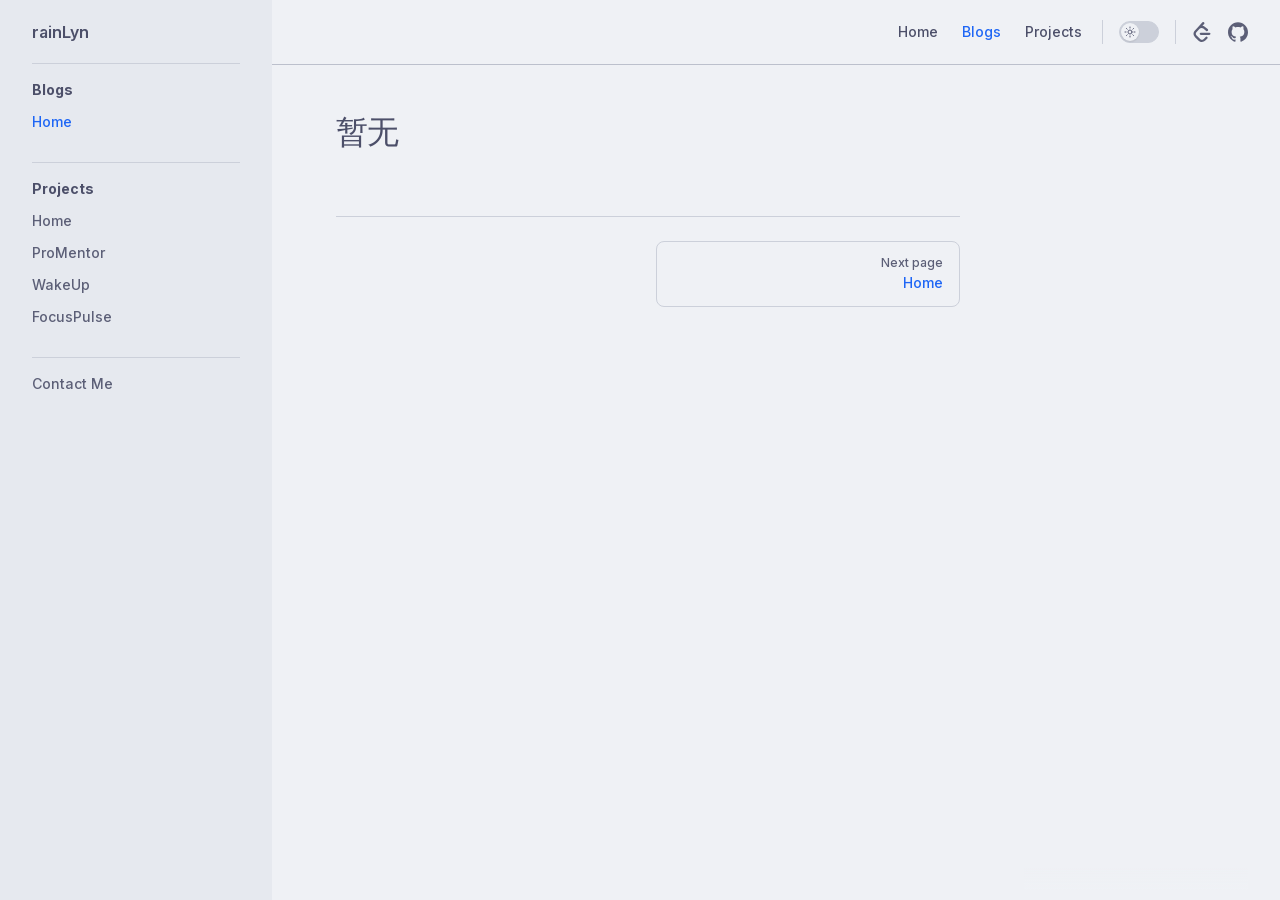
==== commit 49a9f3e5: "update" ====
--- a/blogs/index.html
+++ b/blogs/index.html
@@ -18,8 +18,8 @@
     <script id="check-mac-os">document.documentElement.classList.toggle(`mac`,/Mac|iPhone|iPod|iPad/i.test(navigator.platform));</script>
   </head>
   <body>
-    <div id="app"><div class="Layout" data-v-7cd4bd3a><!--[--><!--]--><!--[--><span tabindex="-1" data-v-8eaea3d7></span><a href="#VPContent" class="VPSkipLink visually-hidden" data-v-8eaea3d7>Skip to content</a><!--]--><!----><header class="VPNav" data-v-7cd4bd3a data-v-c4984e93><div class="VPNavBar has-sidebar top" data-v-c4984e93 data-v-820090c8><div class="wrapper" data-v-820090c8><div class="container" data-v-820090c8><div class="title" data-v-820090c8><div class="VPNavBarTitle has-sidebar" data-v-820090c8 data-v-50450f84><a class="title" href="/" data-v-50450f84><!--[--><!--]--><!----><span data-v-50450f84>rainLyn</span><!--[--><!--]--></a></div></div><div class="content" data-v-820090c8><div class="content-body" data-v-820090c8><!--[--><!--]--><div class="VPNavBarSearch search" data-v-820090c8 data-v-45783d06><!----></div><nav aria-labelledby="main-nav-aria-label" class="VPNavBarMenu menu" data-v-820090c8 data-v-0fea695a><span id="main-nav-aria-label" class="visually-hidden" data-v-0fea695a> Main Navigation </span><!--[--><!--[--><a class="VPLink link VPNavBarMenuLink" href="/" tabindex="0" data-v-0fea695a data-v-c1706767><!--[--><span data-v-c1706767>Home</span><!--]--></a><!--]--><!--[--><a class="VPLink link VPNavBarMenuLink active" href="/blogs/index.html" tabindex="0" data-v-0fea695a data-v-c1706767><!--[--><span data-v-c1706767>Blogs</span><!--]--></a><!--]--><!--[--><a class="VPLink link VPNavBarMenuLink" href="/projects/index.html" tabindex="0" data-v-0fea695a data-v-c1706767><!--[--><span data-v-c1706767>Projects</span><!--]--></a><!--]--><!--]--></nav><!----><div class="VPNavBarAppearance appearance" data-v-820090c8 data-v-c3bb6a56><button class="VPSwitch VPSwitchAppearance" type="button" role="switch" title aria-checked="false" data-v-c3bb6a56 data-v-38c4146d data-v-e667f25f><span class="check" data-v-e667f25f><span class="icon" data-v-e667f25f><!--[--><span class="vpi-sun sun" data-v-38c4146d></span><span class="vpi-moon moon" data-v-38c4146d></span><!--]--></span></span></button></div><div class="VPSocialLinks VPNavBarSocialLinks social-links" data-v-820090c8 data-v-40514777 data-v-5e85b6d0><!--[--><a class="VPSocialLink no-icon" href="https://leetcode.cn/u/rainlyn" aria-label="leetcode" target="_blank" rel="me noopener" data-v-5e85b6d0 data-v-b8e916d1><span class="vpi-social-leetcode"></span></a><a class="VPSocialLink no-icon" href="https://github.com/rainLyn" aria-label="github" target="_blank" rel="me noopener" data-v-5e85b6d0 data-v-b8e916d1><span class="vpi-social-github"></span></a><!--]--></div><div class="VPFlyout VPNavBarExtra extra" data-v-820090c8 data-v-7b58c86a data-v-9a19e8be><button type="button" class="button" aria-haspopup="true" aria-expanded="false" aria-label="extra navigation" data-v-9a19e8be><span class="vpi-more-horizontal icon" data-v-9a19e8be></span></button><div class="menu" data-v-9a19e8be><div class="VPMenu" data-v-9a19e8be data-v-874d2e37><!----><!--[--><!--[--><!----><div class="group" data-v-7b58c86a><div class="item appearance" data-v-7b58c86a><p class="label" data-v-7b58c86a>Appearance</p><div class="appearance-action" data-v-7b58c86a><button class="VPSwitch VPSwitchAppearance" type="button" role="switch" title aria-checked="false" data-v-7b58c86a data-v-38c4146d data-v-e667f25f><span class="check" data-v-e667f25f><span class="icon" data-v-e667f25f><!--[--><span class="vpi-sun sun" data-v-38c4146d></span><span class="vpi-moon moon" data-v-38c4146d></span><!--]--></span></span></button></div></div></div><div class="group" data-v-7b58c86a><div class="item social-links" data-v-7b58c86a><div class="VPSocialLinks social-links-list" data-v-7b58c86a data-v-5e85b6d0><!--[--><a class="VPSocialLink no-icon" href="https://leetcode.cn/u/rainlyn" aria-label="leetcode" target="_blank" rel="me noopener" data-v-5e85b6d0 data-v-b8e916d1><span class="vpi-social-leetcode"></span></a><a class="VPSocialLink no-icon" href="https://github.com/rainLyn" aria-label="github" target="_blank" rel="me noopener" data-v-5e85b6d0 data-v-b8e916d1><span class="vpi-social-github"></span></a><!--]--></div></div></div><!--]--><!--]--></div></div></div><!--[--><!--]--><button type="button" class="VPNavBarHamburger hamburger" aria-label="mobile navigation" aria-expanded="false" aria-controls="VPNavScreen" data-v-820090c8 data-v-9fd11fa8><span class="container" data-v-9fd11fa8><span class="top" data-v-9fd11fa8></span><span class="middle" data-v-9fd11fa8></span><span class="bottom" data-v-9fd11fa8></span></span></button></div></div></div></div><div class="divider" data-v-820090c8><div class="divider-line" data-v-820090c8></div></div></div><!----></header><div class="VPLocalNav has-sidebar empty" data-v-7cd4bd3a data-v-9626b57f><div class="container" data-v-9626b57f><button class="menu" aria-expanded="false" aria-controls="VPSidebarNav" data-v-9626b57f><span class="vpi-align-left menu-icon" data-v-9626b57f></span><span class="menu-text" data-v-9626b57f>Menu</span></button><div class="VPLocalNavOutlineDropdown" style="--vp-vh:0px;" data-v-9626b57f data-v-b49926f9><button data-v-b49926f9>Return to top</button><!----></div></div></div><aside class="VPSidebar" data-v-7cd4bd3a data-v-37c30afa><div class="curtain" data-v-37c30afa></div><nav class="nav" id="VPSidebarNav" aria-labelledby="sidebar-aria-label" tabindex="-1" data-v-37c30afa><span class="visually-hidden" id="sidebar-aria-label" data-v-37c30afa> Sidebar Navigation </span><!--[--><!--]--><!--[--><div class="no-transition group" data-v-40d84f0e><section class="VPSidebarItem level-0 has-active" data-v-40d84f0e data-v-eb13a551><div class="item" role="button" tabindex="0" data-v-eb13a551><div class="indicator" data-v-eb13a551></div><h2 class="text" data-v-eb13a551>Blogs</h2><!----></div><div class="items" data-v-eb13a551><!--[--><div class="VPSidebarItem level-1 is-link" data-v-eb13a551><div class="item" data-v-eb13a551><div class="indicator" data-v-eb13a551></div><a class="VPLink link link" href="/blogs/index.html" data-v-eb13a551><!--[--><p class="text" data-v-eb13a551>Home</p><!--]--></a><!----></div><!----></div><!--]--></div></section></div><div class="no-transition group" data-v-40d84f0e><section class="VPSidebarItem level-0" data-v-40d84f0e data-v-eb13a551><div class="item" role="button" tabindex="0" data-v-eb13a551><div class="indicator" data-v-eb13a551></div><h2 class="text" data-v-eb13a551>Projects</h2><!----></div><div class="items" data-v-eb13a551><!--[--><div class="VPSidebarItem level-1 is-link" data-v-eb13a551><div class="item" data-v-eb13a551><div class="indicator" data-v-eb13a551></div><a class="VPLink link link" href="/projects/index.html" data-v-eb13a551><!--[--><p class="text" data-v-eb13a551>Home</p><!--]--></a><!----></div><!----></div><div class="VPSidebarItem level-1 is-link" data-v-eb13a551><div class="item" data-v-eb13a551><div class="indicator" data-v-eb13a551></div><a class="VPLink link link" href="/projects/WakeUp.html" data-v-eb13a551><!--[--><p class="text" data-v-eb13a551>WakeUp</p><!--]--></a><!----></div><!----></div><div class="VPSidebarItem level-1 is-link" data-v-eb13a551><div class="item" data-v-eb13a551><div class="indicator" data-v-eb13a551></div><a class="VPLink link link" href="/projects/FocusPulse.html" data-v-eb13a551><!--[--><p class="text" data-v-eb13a551>FocusPulse</p><!--]--></a><!----></div><!----></div><!--]--></div></section></div><div class="no-transition group" data-v-40d84f0e><section class="VPSidebarItem level-0" data-v-40d84f0e data-v-eb13a551><!----><div class="items" data-v-eb13a551><!--[--><div class="VPSidebarItem level-1 is-link" data-v-eb13a551><div class="item" data-v-eb13a551><div class="indicator" data-v-eb13a551></div><a class="VPLink link link" href="/contact.html" data-v-eb13a551><!--[--><p class="text" data-v-eb13a551>Contact Me</p><!--]--></a><!----></div><!----></div><!--]--></div></section></div><!--]--><!--[--><!--]--></nav></aside><div class="VPContent has-sidebar" id="VPContent" data-v-7cd4bd3a data-v-569906c8><div class="VPDoc has-sidebar has-aside" data-v-569906c8 data-v-3a5bf21d><!--[--><!--]--><div class="container" data-v-3a5bf21d><div class="aside" data-v-3a5bf21d><div class="aside-curtain" data-v-3a5bf21d></div><div class="aside-container" data-v-3a5bf21d><div class="aside-content" data-v-3a5bf21d><div class="VPDocAside" data-v-3a5bf21d data-v-17ce1606><!--[--><!--]--><!--[--><!--]--><nav aria-labelledby="doc-outline-aria-label" class="VPDocAsideOutline" data-v-17ce1606 data-v-5c1c82af><div class="content" data-v-5c1c82af><div class="outline-marker" data-v-5c1c82af></div><div aria-level="2" class="outline-title" id="doc-outline-aria-label" role="heading" data-v-5c1c82af>On this page</div><ul class="VPDocOutlineItem root" data-v-5c1c82af data-v-ed316564><!--[--><!--]--></ul></div></nav><!--[--><!--]--><div class="spacer" data-v-17ce1606></div><!--[--><!--]--><!----><!--[--><!--]--><!--[--><!--]--></div></div></div></div><div class="content" data-v-3a5bf21d><div class="content-container" data-v-3a5bf21d><!--[--><!--]--><main class="main" data-v-3a5bf21d><div style="position:relative;" class="vp-doc _blogs_" data-v-3a5bf21d><div><h1 id="暂无" tabindex="-1">暂无 <a class="header-anchor" href="#暂无" aria-label="Permalink to “暂无”">​</a></h1></div></div></main><footer class="VPDocFooter" data-v-3a5bf21d data-v-92b7ba45><!--[--><!--]--><!----><nav class="prev-next" aria-labelledby="doc-footer-aria-label" data-v-92b7ba45><span class="visually-hidden" id="doc-footer-aria-label" data-v-92b7ba45>Pager</span><div class="pager" data-v-92b7ba45><!----></div><div class="pager" data-v-92b7ba45><a class="VPLink link pager-link next" href="/projects/index.html" data-v-92b7ba45><!--[--><span class="desc" data-v-92b7ba45>Next page</span><span class="title" data-v-92b7ba45>Home</span><!--]--></a></div></nav></footer><!--[--><!--]--></div></div></div><!--[--><!--]--></div></div><!----><!--[--><!--]--></div></div>
-    <script>window.__VP_HASH_MAP__=JSON.parse("{\"blogs_index.md\":\"yexun3RP\",\"contact.md\":\"B5VNbDxH\",\"index.md\":\"BpIdQ4oQ\",\"projects_focuspulse.md\":\"C2YnWMBy\",\"projects_index.md\":\"KOPgceN1\",\"projects_wakeup.md\":\"BBTg0WDW\"}");window.__VP_SITE_DATA__=JSON.parse("{\"lang\":\"en-US\",\"dir\":\"ltr\",\"title\":\"rainLyn\",\"description\":\"A VitePress site\",\"base\":\"/\",\"head\":[],\"router\":{\"prefetchLinks\":true},\"appearance\":true,\"themeConfig\":{\"nav\":[{\"text\":\"Home\",\"link\":\"/\"},{\"text\":\"Blogs\",\"link\":\"/blogs/index\"},{\"text\":\"Projects\",\"link\":\"/projects/index\"}],\"sidebar\":[{\"text\":\"Blogs\",\"items\":[{\"text\":\"Home\",\"link\":\"/blogs/index\"}]},{\"text\":\"Projects\",\"items\":[{\"text\":\"Home\",\"link\":\"/projects/index\"},{\"text\":\"WakeUp\",\"link\":\"/projects/WakeUp\"},{\"text\":\"FocusPulse\",\"link\":\"/projects/FocusPulse\"}]},{\"text\":\"\",\"items\":[{\"text\":\"Contact Me\",\"link\":\"/contact\"}]}],\"socialLinks\":[{\"icon\":\"leetcode\",\"link\":\"https://leetcode.cn/u/rainlyn\"},{\"icon\":\"github\",\"link\":\"https://github.com/rainLyn\"}]},\"locales\":{},\"cleanUrls\":false,\"additionalConfig\":{}}");</script>
+    <div id="app"><div class="Layout" data-v-7cd4bd3a><!--[--><!--]--><!--[--><span tabindex="-1" data-v-8eaea3d7></span><a href="#VPContent" class="VPSkipLink visually-hidden" data-v-8eaea3d7>Skip to content</a><!--]--><!----><header class="VPNav" data-v-7cd4bd3a data-v-c4984e93><div class="VPNavBar has-sidebar top" data-v-c4984e93 data-v-820090c8><div class="wrapper" data-v-820090c8><div class="container" data-v-820090c8><div class="title" data-v-820090c8><div class="VPNavBarTitle has-sidebar" data-v-820090c8 data-v-50450f84><a class="title" href="/" data-v-50450f84><!--[--><!--]--><!----><span data-v-50450f84>rainLyn</span><!--[--><!--]--></a></div></div><div class="content" data-v-820090c8><div class="content-body" data-v-820090c8><!--[--><!--]--><div class="VPNavBarSearch search" data-v-820090c8 data-v-45783d06><!----></div><nav aria-labelledby="main-nav-aria-label" class="VPNavBarMenu menu" data-v-820090c8 data-v-0fea695a><span id="main-nav-aria-label" class="visually-hidden" data-v-0fea695a> Main Navigation </span><!--[--><!--[--><a class="VPLink link VPNavBarMenuLink" href="/" tabindex="0" data-v-0fea695a data-v-c1706767><!--[--><span data-v-c1706767>Home</span><!--]--></a><!--]--><!--[--><a class="VPLink link VPNavBarMenuLink active" href="/blogs/index.html" tabindex="0" data-v-0fea695a data-v-c1706767><!--[--><span data-v-c1706767>Blogs</span><!--]--></a><!--]--><!--[--><a class="VPLink link VPNavBarMenuLink" href="/projects/index.html" tabindex="0" data-v-0fea695a data-v-c1706767><!--[--><span data-v-c1706767>Projects</span><!--]--></a><!--]--><!--]--></nav><!----><div class="VPNavBarAppearance appearance" data-v-820090c8 data-v-c3bb6a56><button class="VPSwitch VPSwitchAppearance" type="button" role="switch" title aria-checked="false" data-v-c3bb6a56 data-v-38c4146d data-v-e667f25f><span class="check" data-v-e667f25f><span class="icon" data-v-e667f25f><!--[--><span class="vpi-sun sun" data-v-38c4146d></span><span class="vpi-moon moon" data-v-38c4146d></span><!--]--></span></span></button></div><div class="VPSocialLinks VPNavBarSocialLinks social-links" data-v-820090c8 data-v-40514777 data-v-5e85b6d0><!--[--><a class="VPSocialLink no-icon" href="https://leetcode.cn/u/rainlyn" aria-label="leetcode" target="_blank" rel="me noopener" data-v-5e85b6d0 data-v-b8e916d1><span class="vpi-social-leetcode"></span></a><a class="VPSocialLink no-icon" href="https://github.com/rainLyn" aria-label="github" target="_blank" rel="me noopener" data-v-5e85b6d0 data-v-b8e916d1><span class="vpi-social-github"></span></a><!--]--></div><div class="VPFlyout VPNavBarExtra extra" data-v-820090c8 data-v-7b58c86a data-v-9a19e8be><button type="button" class="button" aria-haspopup="true" aria-expanded="false" aria-label="extra navigation" data-v-9a19e8be><span class="vpi-more-horizontal icon" data-v-9a19e8be></span></button><div class="menu" data-v-9a19e8be><div class="VPMenu" data-v-9a19e8be data-v-874d2e37><!----><!--[--><!--[--><!----><div class="group" data-v-7b58c86a><div class="item appearance" data-v-7b58c86a><p class="label" data-v-7b58c86a>Appearance</p><div class="appearance-action" data-v-7b58c86a><button class="VPSwitch VPSwitchAppearance" type="button" role="switch" title aria-checked="false" data-v-7b58c86a data-v-38c4146d data-v-e667f25f><span class="check" data-v-e667f25f><span class="icon" data-v-e667f25f><!--[--><span class="vpi-sun sun" data-v-38c4146d></span><span class="vpi-moon moon" data-v-38c4146d></span><!--]--></span></span></button></div></div></div><div class="group" data-v-7b58c86a><div class="item social-links" data-v-7b58c86a><div class="VPSocialLinks social-links-list" data-v-7b58c86a data-v-5e85b6d0><!--[--><a class="VPSocialLink no-icon" href="https://leetcode.cn/u/rainlyn" aria-label="leetcode" target="_blank" rel="me noopener" data-v-5e85b6d0 data-v-b8e916d1><span class="vpi-social-leetcode"></span></a><a class="VPSocialLink no-icon" href="https://github.com/rainLyn" aria-label="github" target="_blank" rel="me noopener" data-v-5e85b6d0 data-v-b8e916d1><span class="vpi-social-github"></span></a><!--]--></div></div></div><!--]--><!--]--></div></div></div><!--[--><!--]--><button type="button" class="VPNavBarHamburger hamburger" aria-label="mobile navigation" aria-expanded="false" aria-controls="VPNavScreen" data-v-820090c8 data-v-9fd11fa8><span class="container" data-v-9fd11fa8><span class="top" data-v-9fd11fa8></span><span class="middle" data-v-9fd11fa8></span><span class="bottom" data-v-9fd11fa8></span></span></button></div></div></div></div><div class="divider" data-v-820090c8><div class="divider-line" data-v-820090c8></div></div></div><!----></header><div class="VPLocalNav has-sidebar empty" data-v-7cd4bd3a data-v-9626b57f><div class="container" data-v-9626b57f><button class="menu" aria-expanded="false" aria-controls="VPSidebarNav" data-v-9626b57f><span class="vpi-align-left menu-icon" data-v-9626b57f></span><span class="menu-text" data-v-9626b57f>Menu</span></button><div class="VPLocalNavOutlineDropdown" style="--vp-vh:0px;" data-v-9626b57f data-v-b49926f9><button data-v-b49926f9>Return to top</button><!----></div></div></div><aside class="VPSidebar" data-v-7cd4bd3a data-v-37c30afa><div class="curtain" data-v-37c30afa></div><nav class="nav" id="VPSidebarNav" aria-labelledby="sidebar-aria-label" tabindex="-1" data-v-37c30afa><span class="visually-hidden" id="sidebar-aria-label" data-v-37c30afa> Sidebar Navigation </span><!--[--><!--]--><!--[--><div class="no-transition group" data-v-40d84f0e><section class="VPSidebarItem level-0 has-active" data-v-40d84f0e data-v-eb13a551><div class="item" role="button" tabindex="0" data-v-eb13a551><div class="indicator" data-v-eb13a551></div><h2 class="text" data-v-eb13a551>Blogs</h2><!----></div><div class="items" data-v-eb13a551><!--[--><div class="VPSidebarItem level-1 is-link" data-v-eb13a551><div class="item" data-v-eb13a551><div class="indicator" data-v-eb13a551></div><a class="VPLink link link" href="/blogs/index.html" data-v-eb13a551><!--[--><p class="text" data-v-eb13a551>Home</p><!--]--></a><!----></div><!----></div><!--]--></div></section></div><div class="no-transition group" data-v-40d84f0e><section class="VPSidebarItem level-0" data-v-40d84f0e data-v-eb13a551><div class="item" role="button" tabindex="0" data-v-eb13a551><div class="indicator" data-v-eb13a551></div><h2 class="text" data-v-eb13a551>Projects</h2><!----></div><div class="items" data-v-eb13a551><!--[--><div class="VPSidebarItem level-1 is-link" data-v-eb13a551><div class="item" data-v-eb13a551><div class="indicator" data-v-eb13a551></div><a class="VPLink link link" href="/projects/index.html" data-v-eb13a551><!--[--><p class="text" data-v-eb13a551>Home</p><!--]--></a><!----></div><!----></div><div class="VPSidebarItem level-1 is-link" data-v-eb13a551><div class="item" data-v-eb13a551><div class="indicator" data-v-eb13a551></div><a class="VPLink link link" href="/projects/ProMentor.html" data-v-eb13a551><!--[--><p class="text" data-v-eb13a551>ProMentor</p><!--]--></a><!----></div><!----></div><div class="VPSidebarItem level-1 is-link" data-v-eb13a551><div class="item" data-v-eb13a551><div class="indicator" data-v-eb13a551></div><a class="VPLink link link" href="/projects/WakeUp.html" data-v-eb13a551><!--[--><p class="text" data-v-eb13a551>WakeUp</p><!--]--></a><!----></div><!----></div><div class="VPSidebarItem level-1 is-link" data-v-eb13a551><div class="item" data-v-eb13a551><div class="indicator" data-v-eb13a551></div><a class="VPLink link link" href="/projects/FocusPulse.html" data-v-eb13a551><!--[--><p class="text" data-v-eb13a551>FocusPulse</p><!--]--></a><!----></div><!----></div><!--]--></div></section></div><div class="no-transition group" data-v-40d84f0e><section class="VPSidebarItem level-0" data-v-40d84f0e data-v-eb13a551><!----><div class="items" data-v-eb13a551><!--[--><div class="VPSidebarItem level-1 is-link" data-v-eb13a551><div class="item" data-v-eb13a551><div class="indicator" data-v-eb13a551></div><a class="VPLink link link" href="/contact.html" data-v-eb13a551><!--[--><p class="text" data-v-eb13a551>Contact Me</p><!--]--></a><!----></div><!----></div><!--]--></div></section></div><!--]--><!--[--><!--]--></nav></aside><div class="VPContent has-sidebar" id="VPContent" data-v-7cd4bd3a data-v-569906c8><div class="VPDoc has-sidebar has-aside" data-v-569906c8 data-v-3a5bf21d><!--[--><!--]--><div class="container" data-v-3a5bf21d><div class="aside" data-v-3a5bf21d><div class="aside-curtain" data-v-3a5bf21d></div><div class="aside-container" data-v-3a5bf21d><div class="aside-content" data-v-3a5bf21d><div class="VPDocAside" data-v-3a5bf21d data-v-17ce1606><!--[--><!--]--><!--[--><!--]--><nav aria-labelledby="doc-outline-aria-label" class="VPDocAsideOutline" data-v-17ce1606 data-v-5c1c82af><div class="content" data-v-5c1c82af><div class="outline-marker" data-v-5c1c82af></div><div aria-level="2" class="outline-title" id="doc-outline-aria-label" role="heading" data-v-5c1c82af>On this page</div><ul class="VPDocOutlineItem root" data-v-5c1c82af data-v-ed316564><!--[--><!--]--></ul></div></nav><!--[--><!--]--><div class="spacer" data-v-17ce1606></div><!--[--><!--]--><!----><!--[--><!--]--><!--[--><!--]--></div></div></div></div><div class="content" data-v-3a5bf21d><div class="content-container" data-v-3a5bf21d><!--[--><!--]--><main class="main" data-v-3a5bf21d><div style="position:relative;" class="vp-doc _blogs_" data-v-3a5bf21d><div><h1 id="暂无" tabindex="-1">暂无 <a class="header-anchor" href="#暂无" aria-label="Permalink to “暂无”">​</a></h1></div></div></main><footer class="VPDocFooter" data-v-3a5bf21d data-v-92b7ba45><!--[--><!--]--><!----><nav class="prev-next" aria-labelledby="doc-footer-aria-label" data-v-92b7ba45><span class="visually-hidden" id="doc-footer-aria-label" data-v-92b7ba45>Pager</span><div class="pager" data-v-92b7ba45><!----></div><div class="pager" data-v-92b7ba45><a class="VPLink link pager-link next" href="/projects/index.html" data-v-92b7ba45><!--[--><span class="desc" data-v-92b7ba45>Next page</span><span class="title" data-v-92b7ba45>Home</span><!--]--></a></div></nav></footer><!--[--><!--]--></div></div></div><!--[--><!--]--></div></div><!----><!--[--><!--]--></div></div>
+    <script>window.__VP_HASH_MAP__=JSON.parse("{\"blogs_index.md\":\"yexun3RP\",\"contact.md\":\"B5VNbDxH\",\"index.md\":\"CRl260MF\",\"projects_focuspulse.md\":\"C2YnWMBy\",\"projects_index.md\":\"DEXSbsd5\",\"projects_promentor.md\":\"DbysYvb4\",\"projects_wakeup.md\":\"BBTg0WDW\"}");window.__VP_SITE_DATA__=JSON.parse("{\"lang\":\"en-US\",\"dir\":\"ltr\",\"title\":\"rainLyn\",\"description\":\"A VitePress site\",\"base\":\"/\",\"head\":[],\"router\":{\"prefetchLinks\":true},\"appearance\":true,\"themeConfig\":{\"nav\":[{\"text\":\"Home\",\"link\":\"/\"},{\"text\":\"Blogs\",\"link\":\"/blogs/index\"},{\"text\":\"Projects\",\"link\":\"/projects/index\"}],\"sidebar\":[{\"text\":\"Blogs\",\"items\":[{\"text\":\"Home\",\"link\":\"/blogs/index\"}]},{\"text\":\"Projects\",\"items\":[{\"text\":\"Home\",\"link\":\"/projects/index\"},{\"text\":\"ProMentor\",\"link\":\"/projects/ProMentor\"},{\"text\":\"WakeUp\",\"link\":\"/projects/WakeUp\"},{\"text\":\"FocusPulse\",\"link\":\"/projects/FocusPulse\"}]},{\"text\":\"\",\"items\":[{\"text\":\"Contact Me\",\"link\":\"/contact\"}]}],\"socialLinks\":[{\"icon\":\"leetcode\",\"link\":\"https://leetcode.cn/u/rainlyn\"},{\"icon\":\"github\",\"link\":\"https://github.com/rainLyn\"}]},\"locales\":{},\"cleanUrls\":false,\"additionalConfig\":{}}");</script>
     
   </body>
 </html>
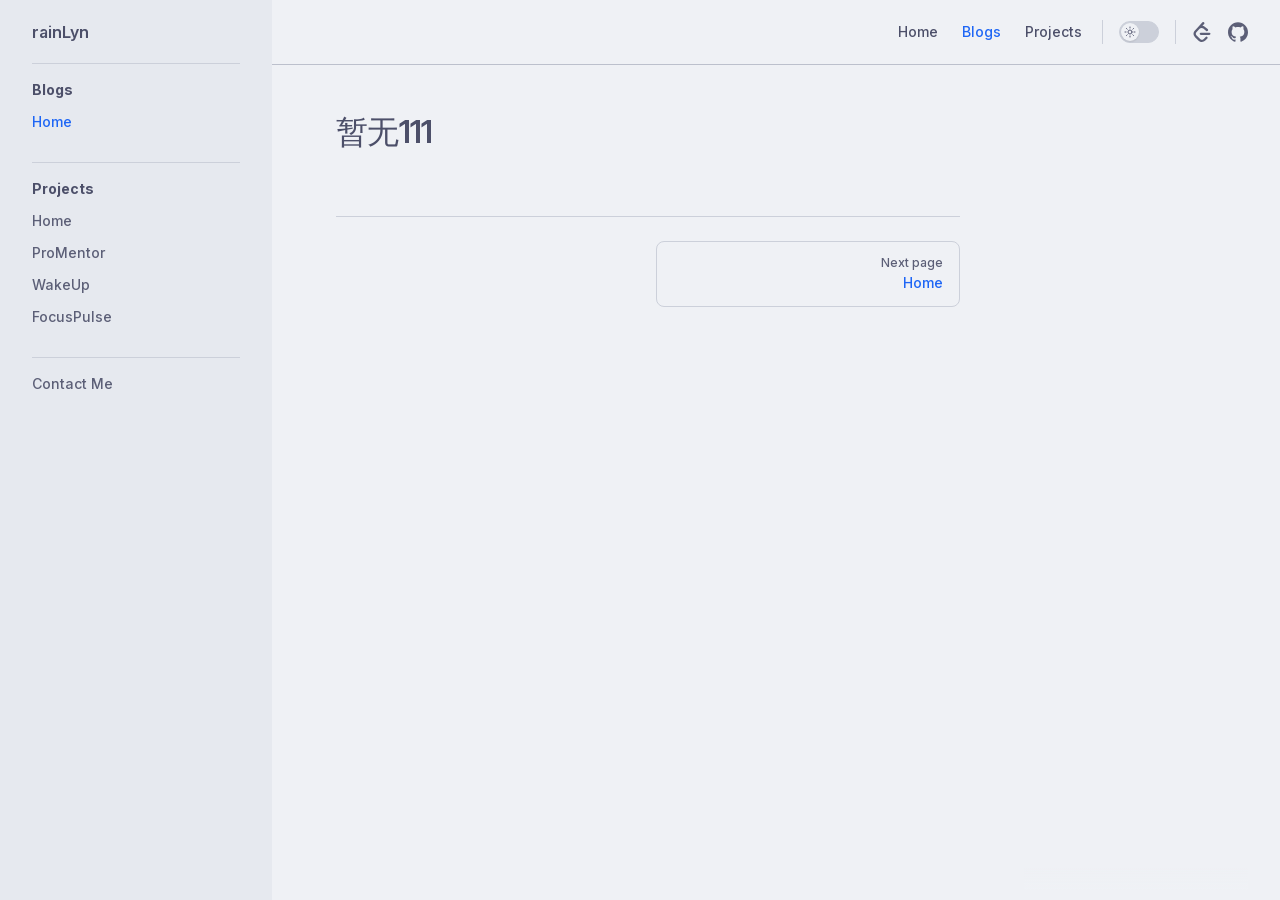
==== commit c6d5e7d6: "deploy: 4d175ef test" ====
--- a/blogs/index.html
+++ b/blogs/index.html
@@ -3,7 +3,7 @@
   <head>
     <meta charset="utf-8">
     <meta name="viewport" content="width=device-width,initial-scale=1">
-    <title>暂无 | rainLyn</title>
+    <title>暂无111 | rainLyn</title>
     <meta name="description" content="A VitePress site">
     <meta name="generator" content="VitePress v2.0.0-alpha.18">
     <link rel="preload stylesheet" href="/assets/style.D4PC7Z9O.css" as="style">
@@ -13,13 +13,13 @@
     <link rel="preload" href="/assets/inter-roman-latin.Cy4MYw_J.woff2" as="font" type="font/woff2" crossorigin="">
     <link rel="modulepreload" href="/assets/chunks/theme.D5T9rbFm.js">
     <link rel="modulepreload" href="/assets/chunks/framework.qypF2UUz.js">
-    <link rel="modulepreload" href="/assets/blogs_index.md.yexun3RP.lean.js">
+    <link rel="modulepreload" href="/assets/blogs_index.md.BrFJsozt.lean.js">
     <script id="check-dark-mode">(()=>{let e=localStorage.getItem(`vitepress-theme-appearance`)||`auto`,t=window.matchMedia(`(prefers-color-scheme: dark)`).matches;(!e||e===`auto`?t:e===`dark`)&&document.documentElement.classList.add(`dark`)})();</script>
     <script id="check-mac-os">document.documentElement.classList.toggle(`mac`,/Mac|iPhone|iPod|iPad/i.test(navigator.platform));</script>
   </head>
   <body>
-    <div id="app"><div class="Layout" data-v-7cd4bd3a><!--[--><!--]--><!--[--><span tabindex="-1" data-v-8eaea3d7></span><a href="#VPContent" class="VPSkipLink visually-hidden" data-v-8eaea3d7>Skip to content</a><!--]--><!----><header class="VPNav" data-v-7cd4bd3a data-v-c4984e93><div class="VPNavBar has-sidebar top" data-v-c4984e93 data-v-820090c8><div class="wrapper" data-v-820090c8><div class="container" data-v-820090c8><div class="title" data-v-820090c8><div class="VPNavBarTitle has-sidebar" data-v-820090c8 data-v-50450f84><a class="title" href="/" data-v-50450f84><!--[--><!--]--><!----><span data-v-50450f84>rainLyn</span><!--[--><!--]--></a></div></div><div class="content" data-v-820090c8><div class="content-body" data-v-820090c8><!--[--><!--]--><div class="VPNavBarSearch search" data-v-820090c8 data-v-45783d06><!----></div><nav aria-labelledby="main-nav-aria-label" class="VPNavBarMenu menu" data-v-820090c8 data-v-0fea695a><span id="main-nav-aria-label" class="visually-hidden" data-v-0fea695a> Main Navigation </span><!--[--><!--[--><a class="VPLink link VPNavBarMenuLink" href="/" tabindex="0" data-v-0fea695a data-v-c1706767><!--[--><span data-v-c1706767>Home</span><!--]--></a><!--]--><!--[--><a class="VPLink link VPNavBarMenuLink active" href="/blogs/index.html" tabindex="0" data-v-0fea695a data-v-c1706767><!--[--><span data-v-c1706767>Blogs</span><!--]--></a><!--]--><!--[--><a class="VPLink link VPNavBarMenuLink" href="/projects/index.html" tabindex="0" data-v-0fea695a data-v-c1706767><!--[--><span data-v-c1706767>Projects</span><!--]--></a><!--]--><!--]--></nav><!----><div class="VPNavBarAppearance appearance" data-v-820090c8 data-v-c3bb6a56><button class="VPSwitch VPSwitchAppearance" type="button" role="switch" title aria-checked="false" data-v-c3bb6a56 data-v-38c4146d data-v-e667f25f><span class="check" data-v-e667f25f><span class="icon" data-v-e667f25f><!--[--><span class="vpi-sun sun" data-v-38c4146d></span><span class="vpi-moon moon" data-v-38c4146d></span><!--]--></span></span></button></div><div class="VPSocialLinks VPNavBarSocialLinks social-links" data-v-820090c8 data-v-40514777 data-v-5e85b6d0><!--[--><a class="VPSocialLink no-icon" href="https://leetcode.cn/u/rainlyn" aria-label="leetcode" target="_blank" rel="me noopener" data-v-5e85b6d0 data-v-b8e916d1><span class="vpi-social-leetcode"></span></a><a class="VPSocialLink no-icon" href="https://github.com/rainLyn" aria-label="github" target="_blank" rel="me noopener" data-v-5e85b6d0 data-v-b8e916d1><span class="vpi-social-github"></span></a><!--]--></div><div class="VPFlyout VPNavBarExtra extra" data-v-820090c8 data-v-7b58c86a data-v-9a19e8be><button type="button" class="button" aria-haspopup="true" aria-expanded="false" aria-label="extra navigation" data-v-9a19e8be><span class="vpi-more-horizontal icon" data-v-9a19e8be></span></button><div class="menu" data-v-9a19e8be><div class="VPMenu" data-v-9a19e8be data-v-874d2e37><!----><!--[--><!--[--><!----><div class="group" data-v-7b58c86a><div class="item appearance" data-v-7b58c86a><p class="label" data-v-7b58c86a>Appearance</p><div class="appearance-action" data-v-7b58c86a><button class="VPSwitch VPSwitchAppearance" type="button" role="switch" title aria-checked="false" data-v-7b58c86a data-v-38c4146d data-v-e667f25f><span class="check" data-v-e667f25f><span class="icon" data-v-e667f25f><!--[--><span class="vpi-sun sun" data-v-38c4146d></span><span class="vpi-moon moon" data-v-38c4146d></span><!--]--></span></span></button></div></div></div><div class="group" data-v-7b58c86a><div class="item social-links" data-v-7b58c86a><div class="VPSocialLinks social-links-list" data-v-7b58c86a data-v-5e85b6d0><!--[--><a class="VPSocialLink no-icon" href="https://leetcode.cn/u/rainlyn" aria-label="leetcode" target="_blank" rel="me noopener" data-v-5e85b6d0 data-v-b8e916d1><span class="vpi-social-leetcode"></span></a><a class="VPSocialLink no-icon" href="https://github.com/rainLyn" aria-label="github" target="_blank" rel="me noopener" data-v-5e85b6d0 data-v-b8e916d1><span class="vpi-social-github"></span></a><!--]--></div></div></div><!--]--><!--]--></div></div></div><!--[--><!--]--><button type="button" class="VPNavBarHamburger hamburger" aria-label="mobile navigation" aria-expanded="false" aria-controls="VPNavScreen" data-v-820090c8 data-v-9fd11fa8><span class="container" data-v-9fd11fa8><span class="top" data-v-9fd11fa8></span><span class="middle" data-v-9fd11fa8></span><span class="bottom" data-v-9fd11fa8></span></span></button></div></div></div></div><div class="divider" data-v-820090c8><div class="divider-line" data-v-820090c8></div></div></div><!----></header><div class="VPLocalNav has-sidebar empty" data-v-7cd4bd3a data-v-9626b57f><div class="container" data-v-9626b57f><button class="menu" aria-expanded="false" aria-controls="VPSidebarNav" data-v-9626b57f><span class="vpi-align-left menu-icon" data-v-9626b57f></span><span class="menu-text" data-v-9626b57f>Menu</span></button><div class="VPLocalNavOutlineDropdown" style="--vp-vh:0px;" data-v-9626b57f data-v-b49926f9><button data-v-b49926f9>Return to top</button><!----></div></div></div><aside class="VPSidebar" data-v-7cd4bd3a data-v-37c30afa><div class="curtain" data-v-37c30afa></div><nav class="nav" id="VPSidebarNav" aria-labelledby="sidebar-aria-label" tabindex="-1" data-v-37c30afa><span class="visually-hidden" id="sidebar-aria-label" data-v-37c30afa> Sidebar Navigation </span><!--[--><!--]--><!--[--><div class="no-transition group" data-v-40d84f0e><section class="VPSidebarItem level-0 has-active" data-v-40d84f0e data-v-eb13a551><div class="item" role="button" tabindex="0" data-v-eb13a551><div class="indicator" data-v-eb13a551></div><h2 class="text" data-v-eb13a551>Blogs</h2><!----></div><div class="items" data-v-eb13a551><!--[--><div class="VPSidebarItem level-1 is-link" data-v-eb13a551><div class="item" data-v-eb13a551><div class="indicator" data-v-eb13a551></div><a class="VPLink link link" href="/blogs/index.html" data-v-eb13a551><!--[--><p class="text" data-v-eb13a551>Home</p><!--]--></a><!----></div><!----></div><!--]--></div></section></div><div class="no-transition group" data-v-40d84f0e><section class="VPSidebarItem level-0" data-v-40d84f0e data-v-eb13a551><div class="item" role="button" tabindex="0" data-v-eb13a551><div class="indicator" data-v-eb13a551></div><h2 class="text" data-v-eb13a551>Projects</h2><!----></div><div class="items" data-v-eb13a551><!--[--><div class="VPSidebarItem level-1 is-link" data-v-eb13a551><div class="item" data-v-eb13a551><div class="indicator" data-v-eb13a551></div><a class="VPLink link link" href="/projects/index.html" data-v-eb13a551><!--[--><p class="text" data-v-eb13a551>Home</p><!--]--></a><!----></div><!----></div><div class="VPSidebarItem level-1 is-link" data-v-eb13a551><div class="item" data-v-eb13a551><div class="indicator" data-v-eb13a551></div><a class="VPLink link link" href="/projects/ProMentor.html" data-v-eb13a551><!--[--><p class="text" data-v-eb13a551>ProMentor</p><!--]--></a><!----></div><!----></div><div class="VPSidebarItem level-1 is-link" data-v-eb13a551><div class="item" data-v-eb13a551><div class="indicator" data-v-eb13a551></div><a class="VPLink link link" href="/projects/WakeUp.html" data-v-eb13a551><!--[--><p class="text" data-v-eb13a551>WakeUp</p><!--]--></a><!----></div><!----></div><div class="VPSidebarItem level-1 is-link" data-v-eb13a551><div class="item" data-v-eb13a551><div class="indicator" data-v-eb13a551></div><a class="VPLink link link" href="/projects/FocusPulse.html" data-v-eb13a551><!--[--><p class="text" data-v-eb13a551>FocusPulse</p><!--]--></a><!----></div><!----></div><!--]--></div></section></div><div class="no-transition group" data-v-40d84f0e><section class="VPSidebarItem level-0" data-v-40d84f0e data-v-eb13a551><!----><div class="items" data-v-eb13a551><!--[--><div class="VPSidebarItem level-1 is-link" data-v-eb13a551><div class="item" data-v-eb13a551><div class="indicator" data-v-eb13a551></div><a class="VPLink link link" href="/contact.html" data-v-eb13a551><!--[--><p class="text" data-v-eb13a551>Contact Me</p><!--]--></a><!----></div><!----></div><!--]--></div></section></div><!--]--><!--[--><!--]--></nav></aside><div class="VPContent has-sidebar" id="VPContent" data-v-7cd4bd3a data-v-569906c8><div class="VPDoc has-sidebar has-aside" data-v-569906c8 data-v-3a5bf21d><!--[--><!--]--><div class="container" data-v-3a5bf21d><div class="aside" data-v-3a5bf21d><div class="aside-curtain" data-v-3a5bf21d></div><div class="aside-container" data-v-3a5bf21d><div class="aside-content" data-v-3a5bf21d><div class="VPDocAside" data-v-3a5bf21d data-v-17ce1606><!--[--><!--]--><!--[--><!--]--><nav aria-labelledby="doc-outline-aria-label" class="VPDocAsideOutline" data-v-17ce1606 data-v-5c1c82af><div class="content" data-v-5c1c82af><div class="outline-marker" data-v-5c1c82af></div><div aria-level="2" class="outline-title" id="doc-outline-aria-label" role="heading" data-v-5c1c82af>On this page</div><ul class="VPDocOutlineItem root" data-v-5c1c82af data-v-ed316564><!--[--><!--]--></ul></div></nav><!--[--><!--]--><div class="spacer" data-v-17ce1606></div><!--[--><!--]--><!----><!--[--><!--]--><!--[--><!--]--></div></div></div></div><div class="content" data-v-3a5bf21d><div class="content-container" data-v-3a5bf21d><!--[--><!--]--><main class="main" data-v-3a5bf21d><div style="position:relative;" class="vp-doc _blogs_" data-v-3a5bf21d><div><h1 id="暂无" tabindex="-1">暂无 <a class="header-anchor" href="#暂无" aria-label="Permalink to “暂无”">​</a></h1></div></div></main><footer class="VPDocFooter" data-v-3a5bf21d data-v-92b7ba45><!--[--><!--]--><!----><nav class="prev-next" aria-labelledby="doc-footer-aria-label" data-v-92b7ba45><span class="visually-hidden" id="doc-footer-aria-label" data-v-92b7ba45>Pager</span><div class="pager" data-v-92b7ba45><!----></div><div class="pager" data-v-92b7ba45><a class="VPLink link pager-link next" href="/projects/index.html" data-v-92b7ba45><!--[--><span class="desc" data-v-92b7ba45>Next page</span><span class="title" data-v-92b7ba45>Home</span><!--]--></a></div></nav></footer><!--[--><!--]--></div></div></div><!--[--><!--]--></div></div><!----><!--[--><!--]--></div></div>
-    <script>window.__VP_HASH_MAP__=JSON.parse("{\"blogs_index.md\":\"yexun3RP\",\"contact.md\":\"B5VNbDxH\",\"index.md\":\"CRl260MF\",\"projects_focuspulse.md\":\"C2YnWMBy\",\"projects_index.md\":\"DEXSbsd5\",\"projects_promentor.md\":\"DbysYvb4\",\"projects_wakeup.md\":\"BBTg0WDW\"}");window.__VP_SITE_DATA__=JSON.parse("{\"lang\":\"en-US\",\"dir\":\"ltr\",\"title\":\"rainLyn\",\"description\":\"A VitePress site\",\"base\":\"/\",\"head\":[],\"router\":{\"prefetchLinks\":true},\"appearance\":true,\"themeConfig\":{\"nav\":[{\"text\":\"Home\",\"link\":\"/\"},{\"text\":\"Blogs\",\"link\":\"/blogs/index\"},{\"text\":\"Projects\",\"link\":\"/projects/index\"}],\"sidebar\":[{\"text\":\"Blogs\",\"items\":[{\"text\":\"Home\",\"link\":\"/blogs/index\"}]},{\"text\":\"Projects\",\"items\":[{\"text\":\"Home\",\"link\":\"/projects/index\"},{\"text\":\"ProMentor\",\"link\":\"/projects/ProMentor\"},{\"text\":\"WakeUp\",\"link\":\"/projects/WakeUp\"},{\"text\":\"FocusPulse\",\"link\":\"/projects/FocusPulse\"}]},{\"text\":\"\",\"items\":[{\"text\":\"Contact Me\",\"link\":\"/contact\"}]}],\"socialLinks\":[{\"icon\":\"leetcode\",\"link\":\"https://leetcode.cn/u/rainlyn\"},{\"icon\":\"github\",\"link\":\"https://github.com/rainLyn\"}]},\"locales\":{},\"cleanUrls\":false,\"additionalConfig\":{}}");</script>
+    <div id="app"><div class="Layout" data-v-7cd4bd3a><!--[--><!--]--><!--[--><span tabindex="-1" data-v-8eaea3d7></span><a href="#VPContent" class="VPSkipLink visually-hidden" data-v-8eaea3d7>Skip to content</a><!--]--><!----><header class="VPNav" data-v-7cd4bd3a data-v-c4984e93><div class="VPNavBar has-sidebar top" data-v-c4984e93 data-v-820090c8><div class="wrapper" data-v-820090c8><div class="container" data-v-820090c8><div class="title" data-v-820090c8><div class="VPNavBarTitle has-sidebar" data-v-820090c8 data-v-50450f84><a class="title" href="/" data-v-50450f84><!--[--><!--]--><!----><span data-v-50450f84>rainLyn</span><!--[--><!--]--></a></div></div><div class="content" data-v-820090c8><div class="content-body" data-v-820090c8><!--[--><!--]--><div class="VPNavBarSearch search" data-v-820090c8 data-v-45783d06><!----></div><nav aria-labelledby="main-nav-aria-label" class="VPNavBarMenu menu" data-v-820090c8 data-v-0fea695a><span id="main-nav-aria-label" class="visually-hidden" data-v-0fea695a> Main Navigation </span><!--[--><!--[--><a class="VPLink link VPNavBarMenuLink" href="/" tabindex="0" data-v-0fea695a data-v-c1706767><!--[--><span data-v-c1706767>Home</span><!--]--></a><!--]--><!--[--><a class="VPLink link VPNavBarMenuLink active" href="/blogs/index.html" tabindex="0" data-v-0fea695a data-v-c1706767><!--[--><span data-v-c1706767>Blogs</span><!--]--></a><!--]--><!--[--><a class="VPLink link VPNavBarMenuLink" href="/projects/index.html" tabindex="0" data-v-0fea695a data-v-c1706767><!--[--><span data-v-c1706767>Projects</span><!--]--></a><!--]--><!--]--></nav><!----><div class="VPNavBarAppearance appearance" data-v-820090c8 data-v-c3bb6a56><button class="VPSwitch VPSwitchAppearance" type="button" role="switch" title aria-checked="false" data-v-c3bb6a56 data-v-38c4146d data-v-e667f25f><span class="check" data-v-e667f25f><span class="icon" data-v-e667f25f><!--[--><span class="vpi-sun sun" data-v-38c4146d></span><span class="vpi-moon moon" data-v-38c4146d></span><!--]--></span></span></button></div><div class="VPSocialLinks VPNavBarSocialLinks social-links" data-v-820090c8 data-v-40514777 data-v-5e85b6d0><!--[--><a class="VPSocialLink no-icon" href="https://leetcode.cn/u/rainlyn" aria-label="leetcode" target="_blank" rel="me noopener" data-v-5e85b6d0 data-v-b8e916d1><span class="vpi-social-leetcode"></span></a><a class="VPSocialLink no-icon" href="https://github.com/rainLyn" aria-label="github" target="_blank" rel="me noopener" data-v-5e85b6d0 data-v-b8e916d1><span class="vpi-social-github"></span></a><!--]--></div><div class="VPFlyout VPNavBarExtra extra" data-v-820090c8 data-v-7b58c86a data-v-9a19e8be><button type="button" class="button" aria-haspopup="true" aria-expanded="false" aria-label="extra navigation" data-v-9a19e8be><span class="vpi-more-horizontal icon" data-v-9a19e8be></span></button><div class="menu" data-v-9a19e8be><div class="VPMenu" data-v-9a19e8be data-v-874d2e37><!----><!--[--><!--[--><!----><div class="group" data-v-7b58c86a><div class="item appearance" data-v-7b58c86a><p class="label" data-v-7b58c86a>Appearance</p><div class="appearance-action" data-v-7b58c86a><button class="VPSwitch VPSwitchAppearance" type="button" role="switch" title aria-checked="false" data-v-7b58c86a data-v-38c4146d data-v-e667f25f><span class="check" data-v-e667f25f><span class="icon" data-v-e667f25f><!--[--><span class="vpi-sun sun" data-v-38c4146d></span><span class="vpi-moon moon" data-v-38c4146d></span><!--]--></span></span></button></div></div></div><div class="group" data-v-7b58c86a><div class="item social-links" data-v-7b58c86a><div class="VPSocialLinks social-links-list" data-v-7b58c86a data-v-5e85b6d0><!--[--><a class="VPSocialLink no-icon" href="https://leetcode.cn/u/rainlyn" aria-label="leetcode" target="_blank" rel="me noopener" data-v-5e85b6d0 data-v-b8e916d1><span class="vpi-social-leetcode"></span></a><a class="VPSocialLink no-icon" href="https://github.com/rainLyn" aria-label="github" target="_blank" rel="me noopener" data-v-5e85b6d0 data-v-b8e916d1><span class="vpi-social-github"></span></a><!--]--></div></div></div><!--]--><!--]--></div></div></div><!--[--><!--]--><button type="button" class="VPNavBarHamburger hamburger" aria-label="mobile navigation" aria-expanded="false" aria-controls="VPNavScreen" data-v-820090c8 data-v-9fd11fa8><span class="container" data-v-9fd11fa8><span class="top" data-v-9fd11fa8></span><span class="middle" data-v-9fd11fa8></span><span class="bottom" data-v-9fd11fa8></span></span></button></div></div></div></div><div class="divider" data-v-820090c8><div class="divider-line" data-v-820090c8></div></div></div><!----></header><div class="VPLocalNav has-sidebar empty" data-v-7cd4bd3a data-v-9626b57f><div class="container" data-v-9626b57f><button class="menu" aria-expanded="false" aria-controls="VPSidebarNav" data-v-9626b57f><span class="vpi-align-left menu-icon" data-v-9626b57f></span><span class="menu-text" data-v-9626b57f>Menu</span></button><div class="VPLocalNavOutlineDropdown" style="--vp-vh:0px;" data-v-9626b57f data-v-b49926f9><button data-v-b49926f9>Return to top</button><!----></div></div></div><aside class="VPSidebar" data-v-7cd4bd3a data-v-37c30afa><div class="curtain" data-v-37c30afa></div><nav class="nav" id="VPSidebarNav" aria-labelledby="sidebar-aria-label" tabindex="-1" data-v-37c30afa><span class="visually-hidden" id="sidebar-aria-label" data-v-37c30afa> Sidebar Navigation </span><!--[--><!--]--><!--[--><div class="no-transition group" data-v-40d84f0e><section class="VPSidebarItem level-0 has-active" data-v-40d84f0e data-v-eb13a551><div class="item" role="button" tabindex="0" data-v-eb13a551><div class="indicator" data-v-eb13a551></div><h2 class="text" data-v-eb13a551>Blogs</h2><!----></div><div class="items" data-v-eb13a551><!--[--><div class="VPSidebarItem level-1 is-link" data-v-eb13a551><div class="item" data-v-eb13a551><div class="indicator" data-v-eb13a551></div><a class="VPLink link link" href="/blogs/index.html" data-v-eb13a551><!--[--><p class="text" data-v-eb13a551>Home</p><!--]--></a><!----></div><!----></div><!--]--></div></section></div><div class="no-transition group" data-v-40d84f0e><section class="VPSidebarItem level-0" data-v-40d84f0e data-v-eb13a551><div class="item" role="button" tabindex="0" data-v-eb13a551><div class="indicator" data-v-eb13a551></div><h2 class="text" data-v-eb13a551>Projects</h2><!----></div><div class="items" data-v-eb13a551><!--[--><div class="VPSidebarItem level-1 is-link" data-v-eb13a551><div class="item" data-v-eb13a551><div class="indicator" data-v-eb13a551></div><a class="VPLink link link" href="/projects/index.html" data-v-eb13a551><!--[--><p class="text" data-v-eb13a551>Home</p><!--]--></a><!----></div><!----></div><div class="VPSidebarItem level-1 is-link" data-v-eb13a551><div class="item" data-v-eb13a551><div class="indicator" data-v-eb13a551></div><a class="VPLink link link" href="/projects/ProMentor.html" data-v-eb13a551><!--[--><p class="text" data-v-eb13a551>ProMentor</p><!--]--></a><!----></div><!----></div><div class="VPSidebarItem level-1 is-link" data-v-eb13a551><div class="item" data-v-eb13a551><div class="indicator" data-v-eb13a551></div><a class="VPLink link link" href="/projects/WakeUp.html" data-v-eb13a551><!--[--><p class="text" data-v-eb13a551>WakeUp</p><!--]--></a><!----></div><!----></div><div class="VPSidebarItem level-1 is-link" data-v-eb13a551><div class="item" data-v-eb13a551><div class="indicator" data-v-eb13a551></div><a class="VPLink link link" href="/projects/FocusPulse.html" data-v-eb13a551><!--[--><p class="text" data-v-eb13a551>FocusPulse</p><!--]--></a><!----></div><!----></div><!--]--></div></section></div><div class="no-transition group" data-v-40d84f0e><section class="VPSidebarItem level-0" data-v-40d84f0e data-v-eb13a551><!----><div class="items" data-v-eb13a551><!--[--><div class="VPSidebarItem level-1 is-link" data-v-eb13a551><div class="item" data-v-eb13a551><div class="indicator" data-v-eb13a551></div><a class="VPLink link link" href="/contact.html" data-v-eb13a551><!--[--><p class="text" data-v-eb13a551>Contact Me</p><!--]--></a><!----></div><!----></div><!--]--></div></section></div><!--]--><!--[--><!--]--></nav></aside><div class="VPContent has-sidebar" id="VPContent" data-v-7cd4bd3a data-v-569906c8><div class="VPDoc has-sidebar has-aside" data-v-569906c8 data-v-3a5bf21d><!--[--><!--]--><div class="container" data-v-3a5bf21d><div class="aside" data-v-3a5bf21d><div class="aside-curtain" data-v-3a5bf21d></div><div class="aside-container" data-v-3a5bf21d><div class="aside-content" data-v-3a5bf21d><div class="VPDocAside" data-v-3a5bf21d data-v-17ce1606><!--[--><!--]--><!--[--><!--]--><nav aria-labelledby="doc-outline-aria-label" class="VPDocAsideOutline" data-v-17ce1606 data-v-5c1c82af><div class="content" data-v-5c1c82af><div class="outline-marker" data-v-5c1c82af></div><div aria-level="2" class="outline-title" id="doc-outline-aria-label" role="heading" data-v-5c1c82af>On this page</div><ul class="VPDocOutlineItem root" data-v-5c1c82af data-v-ed316564><!--[--><!--]--></ul></div></nav><!--[--><!--]--><div class="spacer" data-v-17ce1606></div><!--[--><!--]--><!----><!--[--><!--]--><!--[--><!--]--></div></div></div></div><div class="content" data-v-3a5bf21d><div class="content-container" data-v-3a5bf21d><!--[--><!--]--><main class="main" data-v-3a5bf21d><div style="position:relative;" class="vp-doc _blogs_" data-v-3a5bf21d><div><h1 id="暂无111" tabindex="-1">暂无111 <a class="header-anchor" href="#暂无111" aria-label="Permalink to “暂无111”">​</a></h1></div></div></main><footer class="VPDocFooter" data-v-3a5bf21d data-v-92b7ba45><!--[--><!--]--><!----><nav class="prev-next" aria-labelledby="doc-footer-aria-label" data-v-92b7ba45><span class="visually-hidden" id="doc-footer-aria-label" data-v-92b7ba45>Pager</span><div class="pager" data-v-92b7ba45><!----></div><div class="pager" data-v-92b7ba45><a class="VPLink link pager-link next" href="/projects/index.html" data-v-92b7ba45><!--[--><span class="desc" data-v-92b7ba45>Next page</span><span class="title" data-v-92b7ba45>Home</span><!--]--></a></div></nav></footer><!--[--><!--]--></div></div></div><!--[--><!--]--></div></div><!----><!--[--><!--]--></div></div>
+    <script>window.__VP_HASH_MAP__=JSON.parse("{\"blogs_index.md\":\"BrFJsozt\",\"contact.md\":\"ibqSC_2F\",\"index.md\":\"rVRx1jMO\",\"projects_focuspulse.md\":\"C2YnWMBy\",\"projects_index.md\":\"DEXSbsd5\",\"projects_promentor.md\":\"DbysYvb4\",\"projects_wakeup.md\":\"BBTg0WDW\"}");window.__VP_SITE_DATA__=JSON.parse("{\"lang\":\"en-US\",\"dir\":\"ltr\",\"title\":\"rainLyn\",\"description\":\"A VitePress site\",\"base\":\"/\",\"head\":[],\"router\":{\"prefetchLinks\":true},\"appearance\":true,\"themeConfig\":{\"nav\":[{\"text\":\"Home\",\"link\":\"/\"},{\"text\":\"Blogs\",\"link\":\"/blogs/index\"},{\"text\":\"Projects\",\"link\":\"/projects/index\"}],\"sidebar\":[{\"text\":\"Blogs\",\"items\":[{\"text\":\"Home\",\"link\":\"/blogs/index\"}]},{\"text\":\"Projects\",\"items\":[{\"text\":\"Home\",\"link\":\"/projects/index\"},{\"text\":\"ProMentor\",\"link\":\"/projects/ProMentor\"},{\"text\":\"WakeUp\",\"link\":\"/projects/WakeUp\"},{\"text\":\"FocusPulse\",\"link\":\"/projects/FocusPulse\"}]},{\"text\":\"\",\"items\":[{\"text\":\"Contact Me\",\"link\":\"/contact\"}]}],\"socialLinks\":[{\"icon\":\"leetcode\",\"link\":\"https://leetcode.cn/u/rainlyn\"},{\"icon\":\"github\",\"link\":\"https://github.com/rainLyn\"}]},\"locales\":{},\"cleanUrls\":false,\"additionalConfig\":{}}");</script>
     
   </body>
 </html>
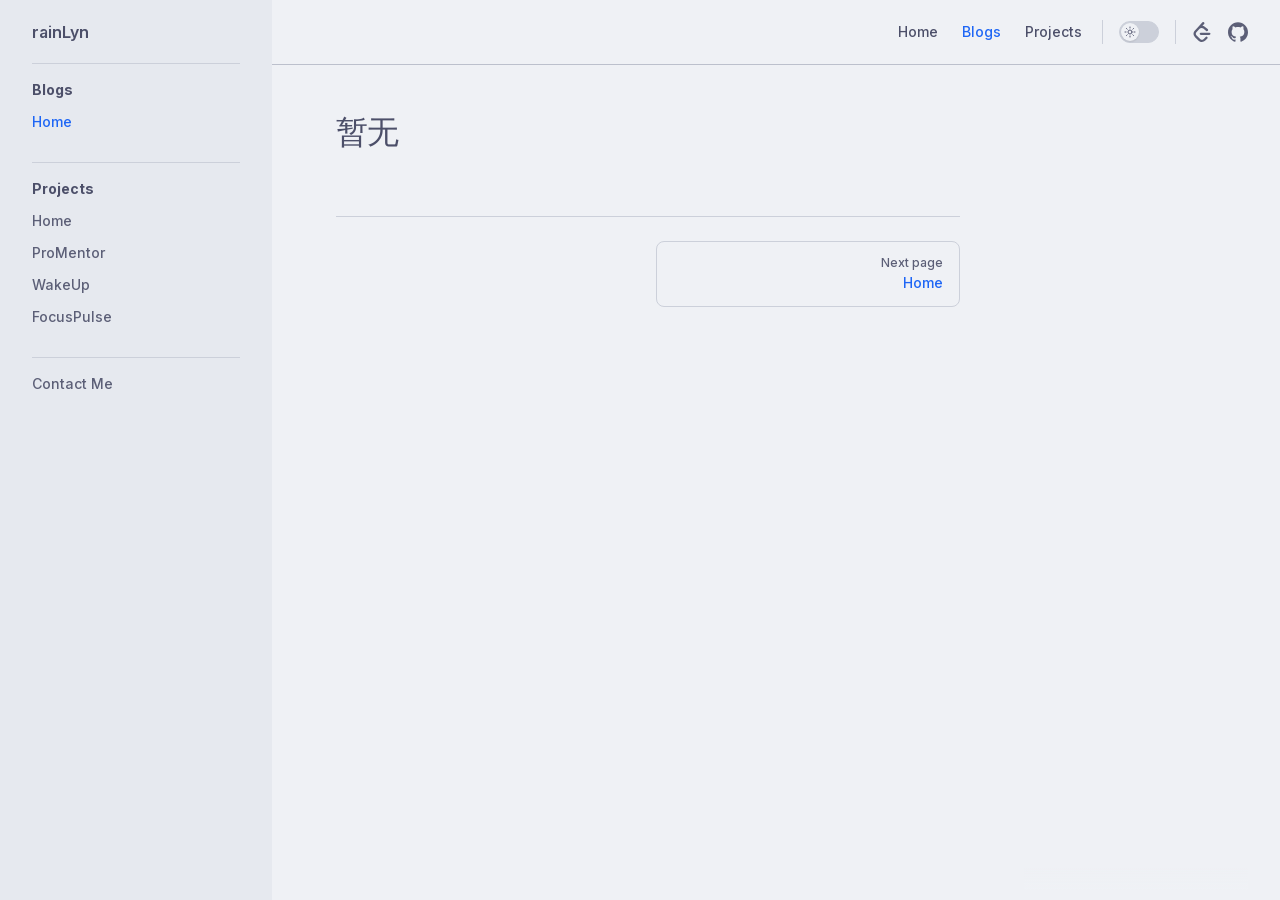
==== commit 33c1e31a: "deploy: 4452995 update" ====
--- a/blogs/index.html
+++ b/blogs/index.html
@@ -3,7 +3,7 @@
   <head>
     <meta charset="utf-8">
     <meta name="viewport" content="width=device-width,initial-scale=1">
-    <title>暂无111 | rainLyn</title>
+    <title>暂无 | rainLyn</title>
     <meta name="description" content="A VitePress site">
     <meta name="generator" content="VitePress v2.0.0-alpha.18">
     <link rel="preload stylesheet" href="/assets/style.D4PC7Z9O.css" as="style">
@@ -13,13 +13,13 @@
     <link rel="preload" href="/assets/inter-roman-latin.Cy4MYw_J.woff2" as="font" type="font/woff2" crossorigin="">
     <link rel="modulepreload" href="/assets/chunks/theme.D5T9rbFm.js">
     <link rel="modulepreload" href="/assets/chunks/framework.qypF2UUz.js">
-    <link rel="modulepreload" href="/assets/blogs_index.md.BrFJsozt.lean.js">
+    <link rel="modulepreload" href="/assets/blogs_index.md.yexun3RP.lean.js">
     <script id="check-dark-mode">(()=>{let e=localStorage.getItem(`vitepress-theme-appearance`)||`auto`,t=window.matchMedia(`(prefers-color-scheme: dark)`).matches;(!e||e===`auto`?t:e===`dark`)&&document.documentElement.classList.add(`dark`)})();</script>
     <script id="check-mac-os">document.documentElement.classList.toggle(`mac`,/Mac|iPhone|iPod|iPad/i.test(navigator.platform));</script>
   </head>
   <body>
-    <div id="app"><div class="Layout" data-v-7cd4bd3a><!--[--><!--]--><!--[--><span tabindex="-1" data-v-8eaea3d7></span><a href="#VPContent" class="VPSkipLink visually-hidden" data-v-8eaea3d7>Skip to content</a><!--]--><!----><header class="VPNav" data-v-7cd4bd3a data-v-c4984e93><div class="VPNavBar has-sidebar top" data-v-c4984e93 data-v-820090c8><div class="wrapper" data-v-820090c8><div class="container" data-v-820090c8><div class="title" data-v-820090c8><div class="VPNavBarTitle has-sidebar" data-v-820090c8 data-v-50450f84><a class="title" href="/" data-v-50450f84><!--[--><!--]--><!----><span data-v-50450f84>rainLyn</span><!--[--><!--]--></a></div></div><div class="content" data-v-820090c8><div class="content-body" data-v-820090c8><!--[--><!--]--><div class="VPNavBarSearch search" data-v-820090c8 data-v-45783d06><!----></div><nav aria-labelledby="main-nav-aria-label" class="VPNavBarMenu menu" data-v-820090c8 data-v-0fea695a><span id="main-nav-aria-label" class="visually-hidden" data-v-0fea695a> Main Navigation </span><!--[--><!--[--><a class="VPLink link VPNavBarMenuLink" href="/" tabindex="0" data-v-0fea695a data-v-c1706767><!--[--><span data-v-c1706767>Home</span><!--]--></a><!--]--><!--[--><a class="VPLink link VPNavBarMenuLink active" href="/blogs/index.html" tabindex="0" data-v-0fea695a data-v-c1706767><!--[--><span data-v-c1706767>Blogs</span><!--]--></a><!--]--><!--[--><a class="VPLink link VPNavBarMenuLink" href="/projects/index.html" tabindex="0" data-v-0fea695a data-v-c1706767><!--[--><span data-v-c1706767>Projects</span><!--]--></a><!--]--><!--]--></nav><!----><div class="VPNavBarAppearance appearance" data-v-820090c8 data-v-c3bb6a56><button class="VPSwitch VPSwitchAppearance" type="button" role="switch" title aria-checked="false" data-v-c3bb6a56 data-v-38c4146d data-v-e667f25f><span class="check" data-v-e667f25f><span class="icon" data-v-e667f25f><!--[--><span class="vpi-sun sun" data-v-38c4146d></span><span class="vpi-moon moon" data-v-38c4146d></span><!--]--></span></span></button></div><div class="VPSocialLinks VPNavBarSocialLinks social-links" data-v-820090c8 data-v-40514777 data-v-5e85b6d0><!--[--><a class="VPSocialLink no-icon" href="https://leetcode.cn/u/rainlyn" aria-label="leetcode" target="_blank" rel="me noopener" data-v-5e85b6d0 data-v-b8e916d1><span class="vpi-social-leetcode"></span></a><a class="VPSocialLink no-icon" href="https://github.com/rainLyn" aria-label="github" target="_blank" rel="me noopener" data-v-5e85b6d0 data-v-b8e916d1><span class="vpi-social-github"></span></a><!--]--></div><div class="VPFlyout VPNavBarExtra extra" data-v-820090c8 data-v-7b58c86a data-v-9a19e8be><button type="button" class="button" aria-haspopup="true" aria-expanded="false" aria-label="extra navigation" data-v-9a19e8be><span class="vpi-more-horizontal icon" data-v-9a19e8be></span></button><div class="menu" data-v-9a19e8be><div class="VPMenu" data-v-9a19e8be data-v-874d2e37><!----><!--[--><!--[--><!----><div class="group" data-v-7b58c86a><div class="item appearance" data-v-7b58c86a><p class="label" data-v-7b58c86a>Appearance</p><div class="appearance-action" data-v-7b58c86a><button class="VPSwitch VPSwitchAppearance" type="button" role="switch" title aria-checked="false" data-v-7b58c86a data-v-38c4146d data-v-e667f25f><span class="check" data-v-e667f25f><span class="icon" data-v-e667f25f><!--[--><span class="vpi-sun sun" data-v-38c4146d></span><span class="vpi-moon moon" data-v-38c4146d></span><!--]--></span></span></button></div></div></div><div class="group" data-v-7b58c86a><div class="item social-links" data-v-7b58c86a><div class="VPSocialLinks social-links-list" data-v-7b58c86a data-v-5e85b6d0><!--[--><a class="VPSocialLink no-icon" href="https://leetcode.cn/u/rainlyn" aria-label="leetcode" target="_blank" rel="me noopener" data-v-5e85b6d0 data-v-b8e916d1><span class="vpi-social-leetcode"></span></a><a class="VPSocialLink no-icon" href="https://github.com/rainLyn" aria-label="github" target="_blank" rel="me noopener" data-v-5e85b6d0 data-v-b8e916d1><span class="vpi-social-github"></span></a><!--]--></div></div></div><!--]--><!--]--></div></div></div><!--[--><!--]--><button type="button" class="VPNavBarHamburger hamburger" aria-label="mobile navigation" aria-expanded="false" aria-controls="VPNavScreen" data-v-820090c8 data-v-9fd11fa8><span class="container" data-v-9fd11fa8><span class="top" data-v-9fd11fa8></span><span class="middle" data-v-9fd11fa8></span><span class="bottom" data-v-9fd11fa8></span></span></button></div></div></div></div><div class="divider" data-v-820090c8><div class="divider-line" data-v-820090c8></div></div></div><!----></header><div class="VPLocalNav has-sidebar empty" data-v-7cd4bd3a data-v-9626b57f><div class="container" data-v-9626b57f><button class="menu" aria-expanded="false" aria-controls="VPSidebarNav" data-v-9626b57f><span class="vpi-align-left menu-icon" data-v-9626b57f></span><span class="menu-text" data-v-9626b57f>Menu</span></button><div class="VPLocalNavOutlineDropdown" style="--vp-vh:0px;" data-v-9626b57f data-v-b49926f9><button data-v-b49926f9>Return to top</button><!----></div></div></div><aside class="VPSidebar" data-v-7cd4bd3a data-v-37c30afa><div class="curtain" data-v-37c30afa></div><nav class="nav" id="VPSidebarNav" aria-labelledby="sidebar-aria-label" tabindex="-1" data-v-37c30afa><span class="visually-hidden" id="sidebar-aria-label" data-v-37c30afa> Sidebar Navigation </span><!--[--><!--]--><!--[--><div class="no-transition group" data-v-40d84f0e><section class="VPSidebarItem level-0 has-active" data-v-40d84f0e data-v-eb13a551><div class="item" role="button" tabindex="0" data-v-eb13a551><div class="indicator" data-v-eb13a551></div><h2 class="text" data-v-eb13a551>Blogs</h2><!----></div><div class="items" data-v-eb13a551><!--[--><div class="VPSidebarItem level-1 is-link" data-v-eb13a551><div class="item" data-v-eb13a551><div class="indicator" data-v-eb13a551></div><a class="VPLink link link" href="/blogs/index.html" data-v-eb13a551><!--[--><p class="text" data-v-eb13a551>Home</p><!--]--></a><!----></div><!----></div><!--]--></div></section></div><div class="no-transition group" data-v-40d84f0e><section class="VPSidebarItem level-0" data-v-40d84f0e data-v-eb13a551><div class="item" role="button" tabindex="0" data-v-eb13a551><div class="indicator" data-v-eb13a551></div><h2 class="text" data-v-eb13a551>Projects</h2><!----></div><div class="items" data-v-eb13a551><!--[--><div class="VPSidebarItem level-1 is-link" data-v-eb13a551><div class="item" data-v-eb13a551><div class="indicator" data-v-eb13a551></div><a class="VPLink link link" href="/projects/index.html" data-v-eb13a551><!--[--><p class="text" data-v-eb13a551>Home</p><!--]--></a><!----></div><!----></div><div class="VPSidebarItem level-1 is-link" data-v-eb13a551><div class="item" data-v-eb13a551><div class="indicator" data-v-eb13a551></div><a class="VPLink link link" href="/projects/ProMentor.html" data-v-eb13a551><!--[--><p class="text" data-v-eb13a551>ProMentor</p><!--]--></a><!----></div><!----></div><div class="VPSidebarItem level-1 is-link" data-v-eb13a551><div class="item" data-v-eb13a551><div class="indicator" data-v-eb13a551></div><a class="VPLink link link" href="/projects/WakeUp.html" data-v-eb13a551><!--[--><p class="text" data-v-eb13a551>WakeUp</p><!--]--></a><!----></div><!----></div><div class="VPSidebarItem level-1 is-link" data-v-eb13a551><div class="item" data-v-eb13a551><div class="indicator" data-v-eb13a551></div><a class="VPLink link link" href="/projects/FocusPulse.html" data-v-eb13a551><!--[--><p class="text" data-v-eb13a551>FocusPulse</p><!--]--></a><!----></div><!----></div><!--]--></div></section></div><div class="no-transition group" data-v-40d84f0e><section class="VPSidebarItem level-0" data-v-40d84f0e data-v-eb13a551><!----><div class="items" data-v-eb13a551><!--[--><div class="VPSidebarItem level-1 is-link" data-v-eb13a551><div class="item" data-v-eb13a551><div class="indicator" data-v-eb13a551></div><a class="VPLink link link" href="/contact.html" data-v-eb13a551><!--[--><p class="text" data-v-eb13a551>Contact Me</p><!--]--></a><!----></div><!----></div><!--]--></div></section></div><!--]--><!--[--><!--]--></nav></aside><div class="VPContent has-sidebar" id="VPContent" data-v-7cd4bd3a data-v-569906c8><div class="VPDoc has-sidebar has-aside" data-v-569906c8 data-v-3a5bf21d><!--[--><!--]--><div class="container" data-v-3a5bf21d><div class="aside" data-v-3a5bf21d><div class="aside-curtain" data-v-3a5bf21d></div><div class="aside-container" data-v-3a5bf21d><div class="aside-content" data-v-3a5bf21d><div class="VPDocAside" data-v-3a5bf21d data-v-17ce1606><!--[--><!--]--><!--[--><!--]--><nav aria-labelledby="doc-outline-aria-label" class="VPDocAsideOutline" data-v-17ce1606 data-v-5c1c82af><div class="content" data-v-5c1c82af><div class="outline-marker" data-v-5c1c82af></div><div aria-level="2" class="outline-title" id="doc-outline-aria-label" role="heading" data-v-5c1c82af>On this page</div><ul class="VPDocOutlineItem root" data-v-5c1c82af data-v-ed316564><!--[--><!--]--></ul></div></nav><!--[--><!--]--><div class="spacer" data-v-17ce1606></div><!--[--><!--]--><!----><!--[--><!--]--><!--[--><!--]--></div></div></div></div><div class="content" data-v-3a5bf21d><div class="content-container" data-v-3a5bf21d><!--[--><!--]--><main class="main" data-v-3a5bf21d><div style="position:relative;" class="vp-doc _blogs_" data-v-3a5bf21d><div><h1 id="暂无111" tabindex="-1">暂无111 <a class="header-anchor" href="#暂无111" aria-label="Permalink to “暂无111”">​</a></h1></div></div></main><footer class="VPDocFooter" data-v-3a5bf21d data-v-92b7ba45><!--[--><!--]--><!----><nav class="prev-next" aria-labelledby="doc-footer-aria-label" data-v-92b7ba45><span class="visually-hidden" id="doc-footer-aria-label" data-v-92b7ba45>Pager</span><div class="pager" data-v-92b7ba45><!----></div><div class="pager" data-v-92b7ba45><a class="VPLink link pager-link next" href="/projects/index.html" data-v-92b7ba45><!--[--><span class="desc" data-v-92b7ba45>Next page</span><span class="title" data-v-92b7ba45>Home</span><!--]--></a></div></nav></footer><!--[--><!--]--></div></div></div><!--[--><!--]--></div></div><!----><!--[--><!--]--></div></div>
-    <script>window.__VP_HASH_MAP__=JSON.parse("{\"blogs_index.md\":\"BrFJsozt\",\"contact.md\":\"ibqSC_2F\",\"index.md\":\"rVRx1jMO\",\"projects_focuspulse.md\":\"C2YnWMBy\",\"projects_index.md\":\"DEXSbsd5\",\"projects_promentor.md\":\"DbysYvb4\",\"projects_wakeup.md\":\"BBTg0WDW\"}");window.__VP_SITE_DATA__=JSON.parse("{\"lang\":\"en-US\",\"dir\":\"ltr\",\"title\":\"rainLyn\",\"description\":\"A VitePress site\",\"base\":\"/\",\"head\":[],\"router\":{\"prefetchLinks\":true},\"appearance\":true,\"themeConfig\":{\"nav\":[{\"text\":\"Home\",\"link\":\"/\"},{\"text\":\"Blogs\",\"link\":\"/blogs/index\"},{\"text\":\"Projects\",\"link\":\"/projects/index\"}],\"sidebar\":[{\"text\":\"Blogs\",\"items\":[{\"text\":\"Home\",\"link\":\"/blogs/index\"}]},{\"text\":\"Projects\",\"items\":[{\"text\":\"Home\",\"link\":\"/projects/index\"},{\"text\":\"ProMentor\",\"link\":\"/projects/ProMentor\"},{\"text\":\"WakeUp\",\"link\":\"/projects/WakeUp\"},{\"text\":\"FocusPulse\",\"link\":\"/projects/FocusPulse\"}]},{\"text\":\"\",\"items\":[{\"text\":\"Contact Me\",\"link\":\"/contact\"}]}],\"socialLinks\":[{\"icon\":\"leetcode\",\"link\":\"https://leetcode.cn/u/rainlyn\"},{\"icon\":\"github\",\"link\":\"https://github.com/rainLyn\"}]},\"locales\":{},\"cleanUrls\":false,\"additionalConfig\":{}}");</script>
+    <div id="app"><div class="Layout" data-v-7cd4bd3a><!--[--><!--]--><!--[--><span tabindex="-1" data-v-8eaea3d7></span><a href="#VPContent" class="VPSkipLink visually-hidden" data-v-8eaea3d7>Skip to content</a><!--]--><!----><header class="VPNav" data-v-7cd4bd3a data-v-c4984e93><div class="VPNavBar has-sidebar top" data-v-c4984e93 data-v-820090c8><div class="wrapper" data-v-820090c8><div class="container" data-v-820090c8><div class="title" data-v-820090c8><div class="VPNavBarTitle has-sidebar" data-v-820090c8 data-v-50450f84><a class="title" href="/" data-v-50450f84><!--[--><!--]--><!----><span data-v-50450f84>rainLyn</span><!--[--><!--]--></a></div></div><div class="content" data-v-820090c8><div class="content-body" data-v-820090c8><!--[--><!--]--><div class="VPNavBarSearch search" data-v-820090c8 data-v-45783d06><!----></div><nav aria-labelledby="main-nav-aria-label" class="VPNavBarMenu menu" data-v-820090c8 data-v-0fea695a><span id="main-nav-aria-label" class="visually-hidden" data-v-0fea695a> Main Navigation </span><!--[--><!--[--><a class="VPLink link VPNavBarMenuLink" href="/" tabindex="0" data-v-0fea695a data-v-c1706767><!--[--><span data-v-c1706767>Home</span><!--]--></a><!--]--><!--[--><a class="VPLink link VPNavBarMenuLink active" href="/blogs/index.html" tabindex="0" data-v-0fea695a data-v-c1706767><!--[--><span data-v-c1706767>Blogs</span><!--]--></a><!--]--><!--[--><a class="VPLink link VPNavBarMenuLink" href="/projects/index.html" tabindex="0" data-v-0fea695a data-v-c1706767><!--[--><span data-v-c1706767>Projects</span><!--]--></a><!--]--><!--]--></nav><!----><div class="VPNavBarAppearance appearance" data-v-820090c8 data-v-c3bb6a56><button class="VPSwitch VPSwitchAppearance" type="button" role="switch" title aria-checked="false" data-v-c3bb6a56 data-v-38c4146d data-v-e667f25f><span class="check" data-v-e667f25f><span class="icon" data-v-e667f25f><!--[--><span class="vpi-sun sun" data-v-38c4146d></span><span class="vpi-moon moon" data-v-38c4146d></span><!--]--></span></span></button></div><div class="VPSocialLinks VPNavBarSocialLinks social-links" data-v-820090c8 data-v-40514777 data-v-5e85b6d0><!--[--><a class="VPSocialLink no-icon" href="https://leetcode.cn/u/rainlyn" aria-label="leetcode" target="_blank" rel="me noopener" data-v-5e85b6d0 data-v-b8e916d1><span class="vpi-social-leetcode"></span></a><a class="VPSocialLink no-icon" href="https://github.com/rainLyn" aria-label="github" target="_blank" rel="me noopener" data-v-5e85b6d0 data-v-b8e916d1><span class="vpi-social-github"></span></a><!--]--></div><div class="VPFlyout VPNavBarExtra extra" data-v-820090c8 data-v-7b58c86a data-v-9a19e8be><button type="button" class="button" aria-haspopup="true" aria-expanded="false" aria-label="extra navigation" data-v-9a19e8be><span class="vpi-more-horizontal icon" data-v-9a19e8be></span></button><div class="menu" data-v-9a19e8be><div class="VPMenu" data-v-9a19e8be data-v-874d2e37><!----><!--[--><!--[--><!----><div class="group" data-v-7b58c86a><div class="item appearance" data-v-7b58c86a><p class="label" data-v-7b58c86a>Appearance</p><div class="appearance-action" data-v-7b58c86a><button class="VPSwitch VPSwitchAppearance" type="button" role="switch" title aria-checked="false" data-v-7b58c86a data-v-38c4146d data-v-e667f25f><span class="check" data-v-e667f25f><span class="icon" data-v-e667f25f><!--[--><span class="vpi-sun sun" data-v-38c4146d></span><span class="vpi-moon moon" data-v-38c4146d></span><!--]--></span></span></button></div></div></div><div class="group" data-v-7b58c86a><div class="item social-links" data-v-7b58c86a><div class="VPSocialLinks social-links-list" data-v-7b58c86a data-v-5e85b6d0><!--[--><a class="VPSocialLink no-icon" href="https://leetcode.cn/u/rainlyn" aria-label="leetcode" target="_blank" rel="me noopener" data-v-5e85b6d0 data-v-b8e916d1><span class="vpi-social-leetcode"></span></a><a class="VPSocialLink no-icon" href="https://github.com/rainLyn" aria-label="github" target="_blank" rel="me noopener" data-v-5e85b6d0 data-v-b8e916d1><span class="vpi-social-github"></span></a><!--]--></div></div></div><!--]--><!--]--></div></div></div><!--[--><!--]--><button type="button" class="VPNavBarHamburger hamburger" aria-label="mobile navigation" aria-expanded="false" aria-controls="VPNavScreen" data-v-820090c8 data-v-9fd11fa8><span class="container" data-v-9fd11fa8><span class="top" data-v-9fd11fa8></span><span class="middle" data-v-9fd11fa8></span><span class="bottom" data-v-9fd11fa8></span></span></button></div></div></div></div><div class="divider" data-v-820090c8><div class="divider-line" data-v-820090c8></div></div></div><!----></header><div class="VPLocalNav has-sidebar empty" data-v-7cd4bd3a data-v-9626b57f><div class="container" data-v-9626b57f><button class="menu" aria-expanded="false" aria-controls="VPSidebarNav" data-v-9626b57f><span class="vpi-align-left menu-icon" data-v-9626b57f></span><span class="menu-text" data-v-9626b57f>Menu</span></button><div class="VPLocalNavOutlineDropdown" style="--vp-vh:0px;" data-v-9626b57f data-v-b49926f9><button data-v-b49926f9>Return to top</button><!----></div></div></div><aside class="VPSidebar" data-v-7cd4bd3a data-v-37c30afa><div class="curtain" data-v-37c30afa></div><nav class="nav" id="VPSidebarNav" aria-labelledby="sidebar-aria-label" tabindex="-1" data-v-37c30afa><span class="visually-hidden" id="sidebar-aria-label" data-v-37c30afa> Sidebar Navigation </span><!--[--><!--]--><!--[--><div class="no-transition group" data-v-40d84f0e><section class="VPSidebarItem level-0 has-active" data-v-40d84f0e data-v-eb13a551><div class="item" role="button" tabindex="0" data-v-eb13a551><div class="indicator" data-v-eb13a551></div><h2 class="text" data-v-eb13a551>Blogs</h2><!----></div><div class="items" data-v-eb13a551><!--[--><div class="VPSidebarItem level-1 is-link" data-v-eb13a551><div class="item" data-v-eb13a551><div class="indicator" data-v-eb13a551></div><a class="VPLink link link" href="/blogs/index.html" data-v-eb13a551><!--[--><p class="text" data-v-eb13a551>Home</p><!--]--></a><!----></div><!----></div><!--]--></div></section></div><div class="no-transition group" data-v-40d84f0e><section class="VPSidebarItem level-0" data-v-40d84f0e data-v-eb13a551><div class="item" role="button" tabindex="0" data-v-eb13a551><div class="indicator" data-v-eb13a551></div><h2 class="text" data-v-eb13a551>Projects</h2><!----></div><div class="items" data-v-eb13a551><!--[--><div class="VPSidebarItem level-1 is-link" data-v-eb13a551><div class="item" data-v-eb13a551><div class="indicator" data-v-eb13a551></div><a class="VPLink link link" href="/projects/index.html" data-v-eb13a551><!--[--><p class="text" data-v-eb13a551>Home</p><!--]--></a><!----></div><!----></div><div class="VPSidebarItem level-1 is-link" data-v-eb13a551><div class="item" data-v-eb13a551><div class="indicator" data-v-eb13a551></div><a class="VPLink link link" href="/projects/ProMentor.html" data-v-eb13a551><!--[--><p class="text" data-v-eb13a551>ProMentor</p><!--]--></a><!----></div><!----></div><div class="VPSidebarItem level-1 is-link" data-v-eb13a551><div class="item" data-v-eb13a551><div class="indicator" data-v-eb13a551></div><a class="VPLink link link" href="/projects/WakeUp.html" data-v-eb13a551><!--[--><p class="text" data-v-eb13a551>WakeUp</p><!--]--></a><!----></div><!----></div><div class="VPSidebarItem level-1 is-link" data-v-eb13a551><div class="item" data-v-eb13a551><div class="indicator" data-v-eb13a551></div><a class="VPLink link link" href="/projects/FocusPulse.html" data-v-eb13a551><!--[--><p class="text" data-v-eb13a551>FocusPulse</p><!--]--></a><!----></div><!----></div><!--]--></div></section></div><div class="no-transition group" data-v-40d84f0e><section class="VPSidebarItem level-0" data-v-40d84f0e data-v-eb13a551><!----><div class="items" data-v-eb13a551><!--[--><div class="VPSidebarItem level-1 is-link" data-v-eb13a551><div class="item" data-v-eb13a551><div class="indicator" data-v-eb13a551></div><a class="VPLink link link" href="/contact.html" data-v-eb13a551><!--[--><p class="text" data-v-eb13a551>Contact Me</p><!--]--></a><!----></div><!----></div><!--]--></div></section></div><!--]--><!--[--><!--]--></nav></aside><div class="VPContent has-sidebar" id="VPContent" data-v-7cd4bd3a data-v-569906c8><div class="VPDoc has-sidebar has-aside" data-v-569906c8 data-v-3a5bf21d><!--[--><!--]--><div class="container" data-v-3a5bf21d><div class="aside" data-v-3a5bf21d><div class="aside-curtain" data-v-3a5bf21d></div><div class="aside-container" data-v-3a5bf21d><div class="aside-content" data-v-3a5bf21d><div class="VPDocAside" data-v-3a5bf21d data-v-17ce1606><!--[--><!--]--><!--[--><!--]--><nav aria-labelledby="doc-outline-aria-label" class="VPDocAsideOutline" data-v-17ce1606 data-v-5c1c82af><div class="content" data-v-5c1c82af><div class="outline-marker" data-v-5c1c82af></div><div aria-level="2" class="outline-title" id="doc-outline-aria-label" role="heading" data-v-5c1c82af>On this page</div><ul class="VPDocOutlineItem root" data-v-5c1c82af data-v-ed316564><!--[--><!--]--></ul></div></nav><!--[--><!--]--><div class="spacer" data-v-17ce1606></div><!--[--><!--]--><!----><!--[--><!--]--><!--[--><!--]--></div></div></div></div><div class="content" data-v-3a5bf21d><div class="content-container" data-v-3a5bf21d><!--[--><!--]--><main class="main" data-v-3a5bf21d><div style="position:relative;" class="vp-doc _blogs_" data-v-3a5bf21d><div><h1 id="暂无" tabindex="-1">暂无 <a class="header-anchor" href="#暂无" aria-label="Permalink to “暂无”">​</a></h1></div></div></main><footer class="VPDocFooter" data-v-3a5bf21d data-v-92b7ba45><!--[--><!--]--><!----><nav class="prev-next" aria-labelledby="doc-footer-aria-label" data-v-92b7ba45><span class="visually-hidden" id="doc-footer-aria-label" data-v-92b7ba45>Pager</span><div class="pager" data-v-92b7ba45><!----></div><div class="pager" data-v-92b7ba45><a class="VPLink link pager-link next" href="/projects/index.html" data-v-92b7ba45><!--[--><span class="desc" data-v-92b7ba45>Next page</span><span class="title" data-v-92b7ba45>Home</span><!--]--></a></div></nav></footer><!--[--><!--]--></div></div></div><!--[--><!--]--></div></div><!----><!--[--><!--]--></div></div>
+    <script>window.__VP_HASH_MAP__=JSON.parse("{\"blogs_index.md\":\"yexun3RP\",\"contact.md\":\"ibqSC_2F\",\"index.md\":\"rVRx1jMO\",\"projects_focuspulse.md\":\"C2YnWMBy\",\"projects_index.md\":\"DEXSbsd5\",\"projects_promentor.md\":\"DbysYvb4\",\"projects_wakeup.md\":\"BBTg0WDW\"}");window.__VP_SITE_DATA__=JSON.parse("{\"lang\":\"en-US\",\"dir\":\"ltr\",\"title\":\"rainLyn\",\"description\":\"A VitePress site\",\"base\":\"/\",\"head\":[],\"router\":{\"prefetchLinks\":true},\"appearance\":true,\"themeConfig\":{\"nav\":[{\"text\":\"Home\",\"link\":\"/\"},{\"text\":\"Blogs\",\"link\":\"/blogs/index\"},{\"text\":\"Projects\",\"link\":\"/projects/index\"}],\"sidebar\":[{\"text\":\"Blogs\",\"items\":[{\"text\":\"Home\",\"link\":\"/blogs/index\"}]},{\"text\":\"Projects\",\"items\":[{\"text\":\"Home\",\"link\":\"/projects/index\"},{\"text\":\"ProMentor\",\"link\":\"/projects/ProMentor\"},{\"text\":\"WakeUp\",\"link\":\"/projects/WakeUp\"},{\"text\":\"FocusPulse\",\"link\":\"/projects/FocusPulse\"}]},{\"text\":\"\",\"items\":[{\"text\":\"Contact Me\",\"link\":\"/contact\"}]}],\"socialLinks\":[{\"icon\":\"leetcode\",\"link\":\"https://leetcode.cn/u/rainlyn\"},{\"icon\":\"github\",\"link\":\"https://github.com/rainLyn\"}]},\"locales\":{},\"cleanUrls\":false,\"additionalConfig\":{}}");</script>
     
   </body>
 </html>
